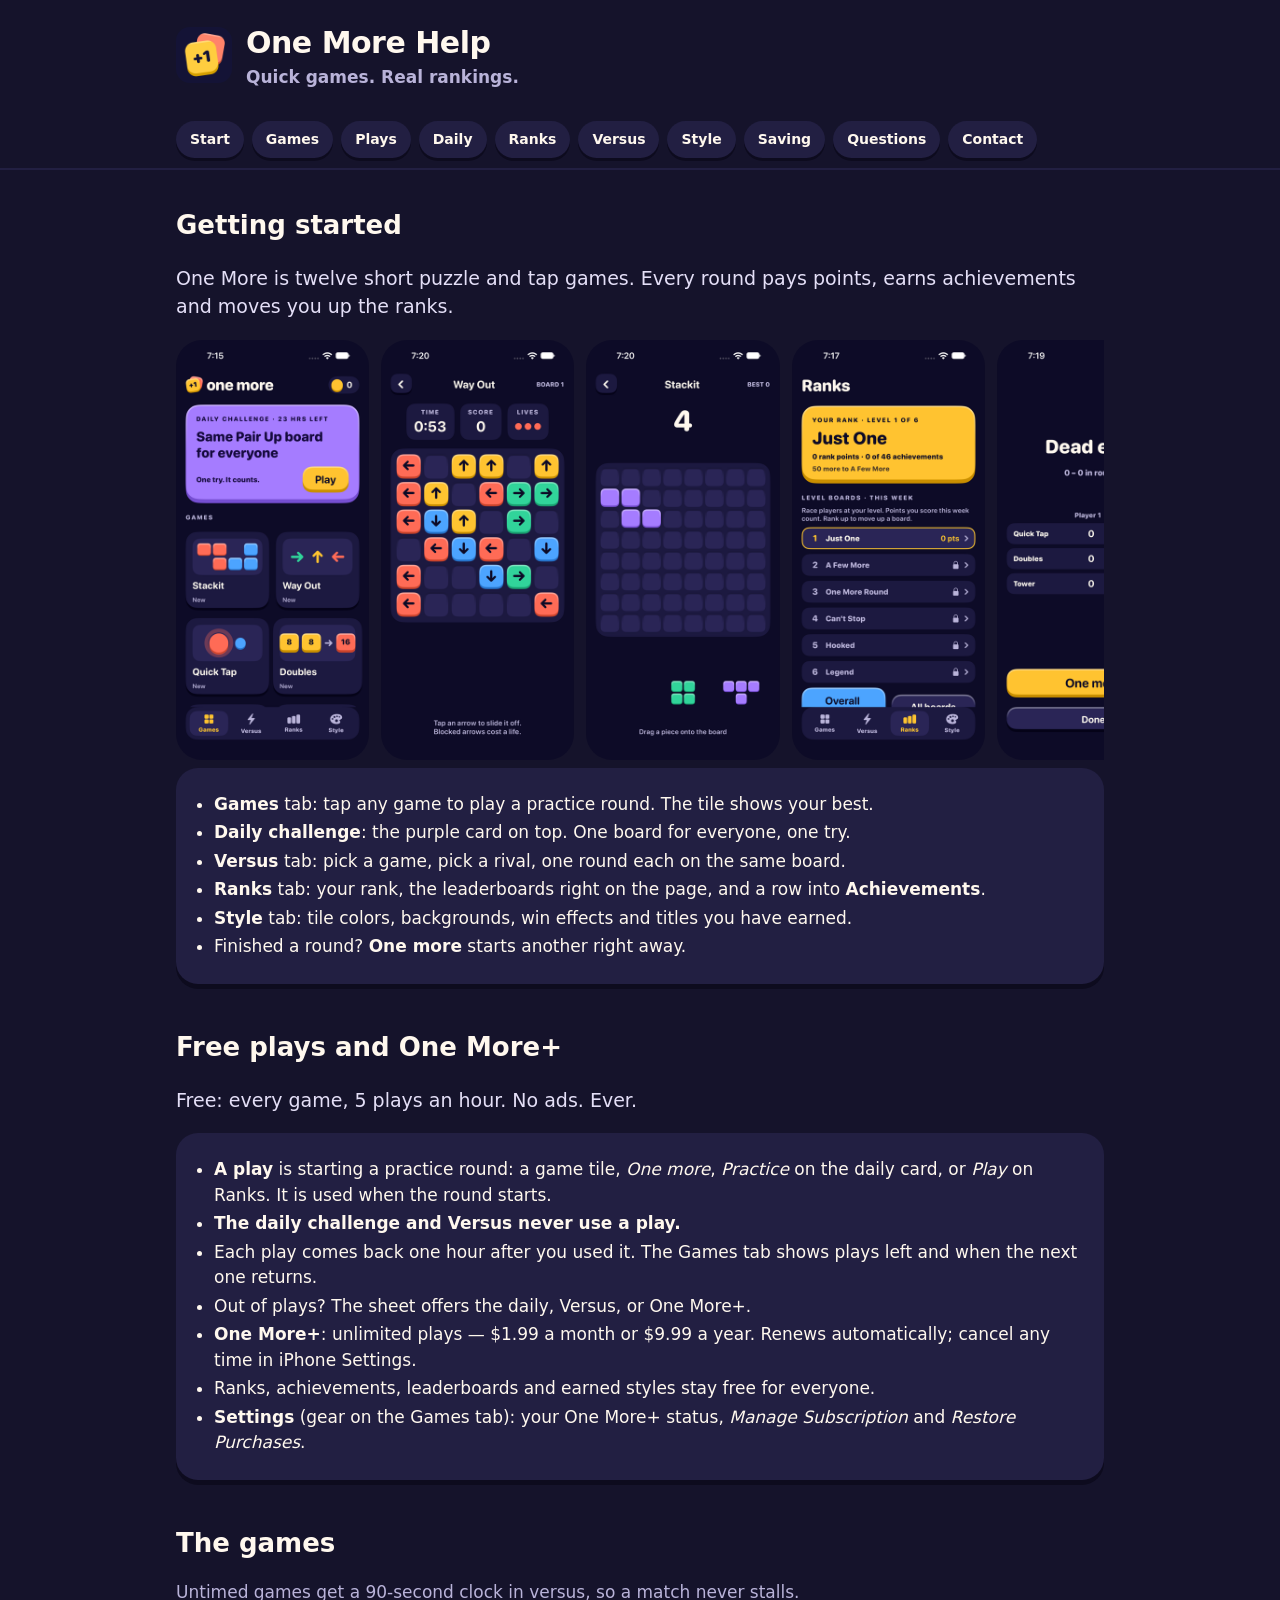
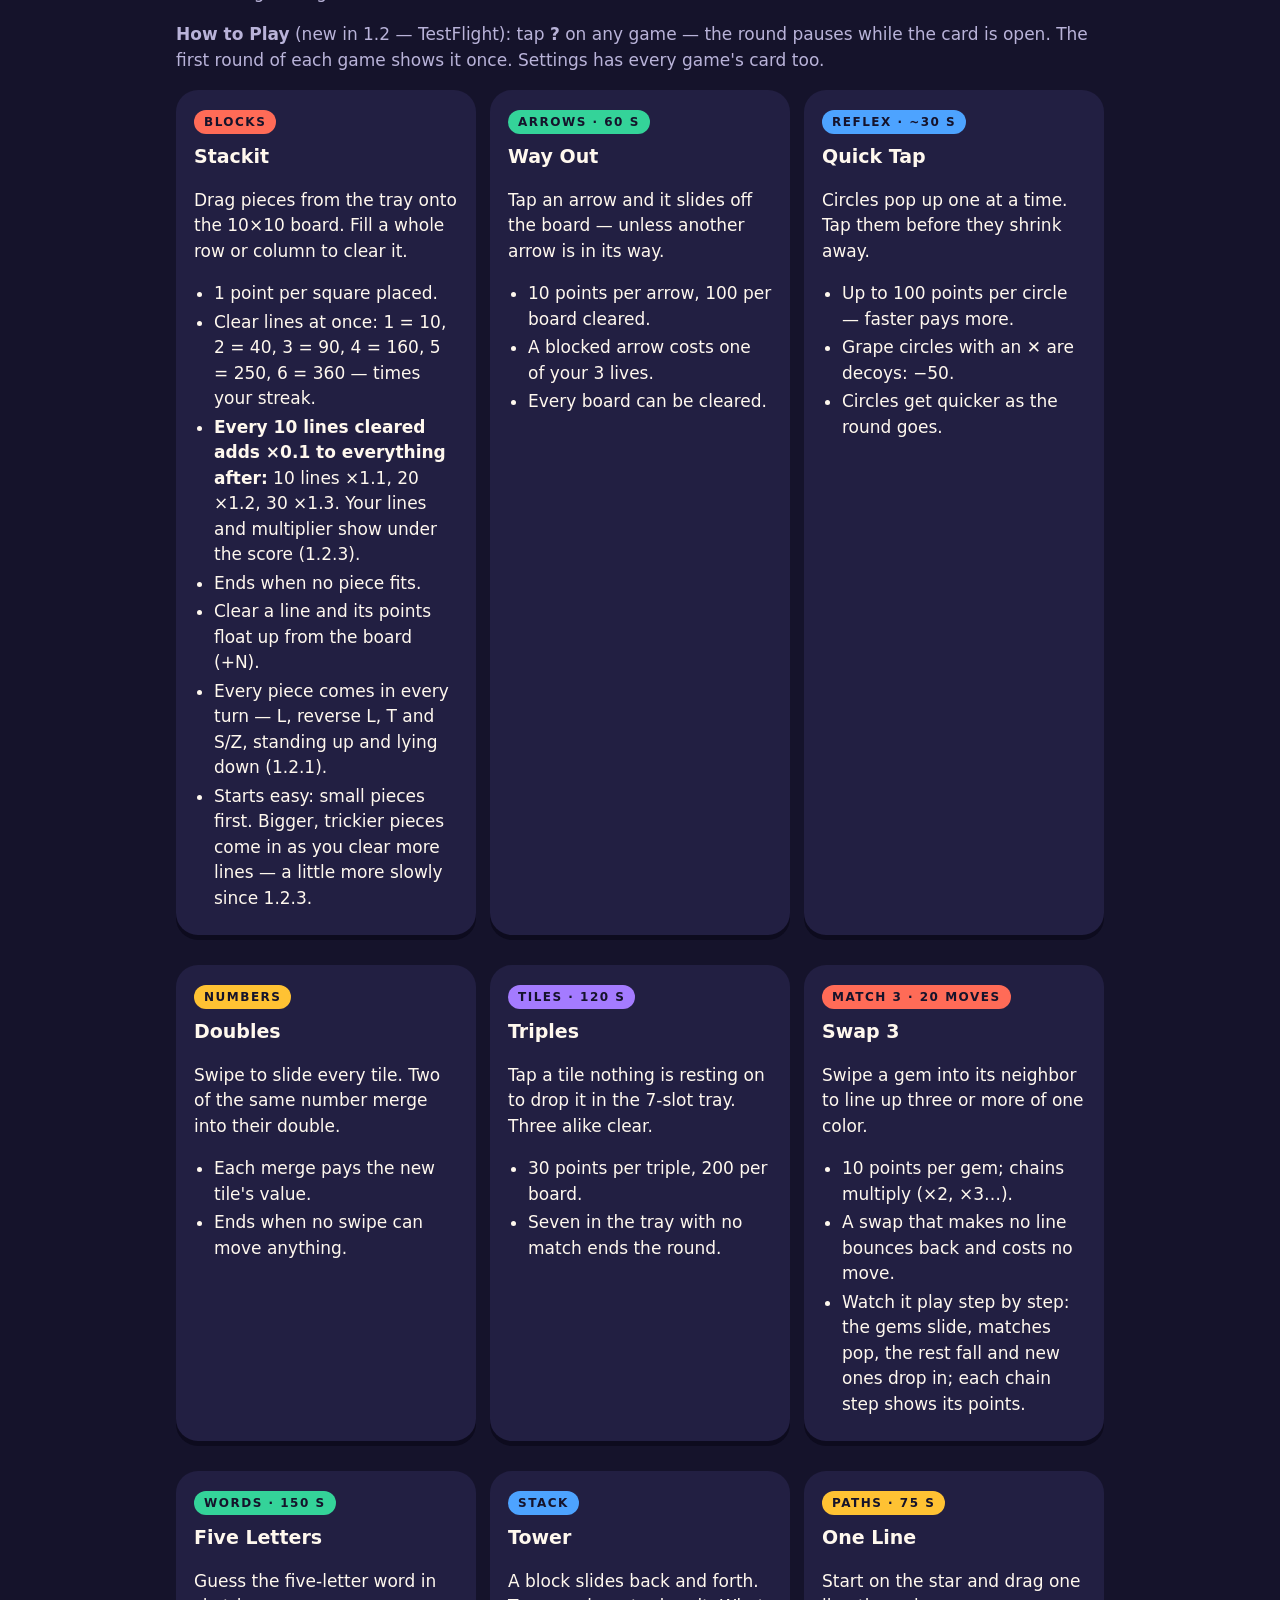
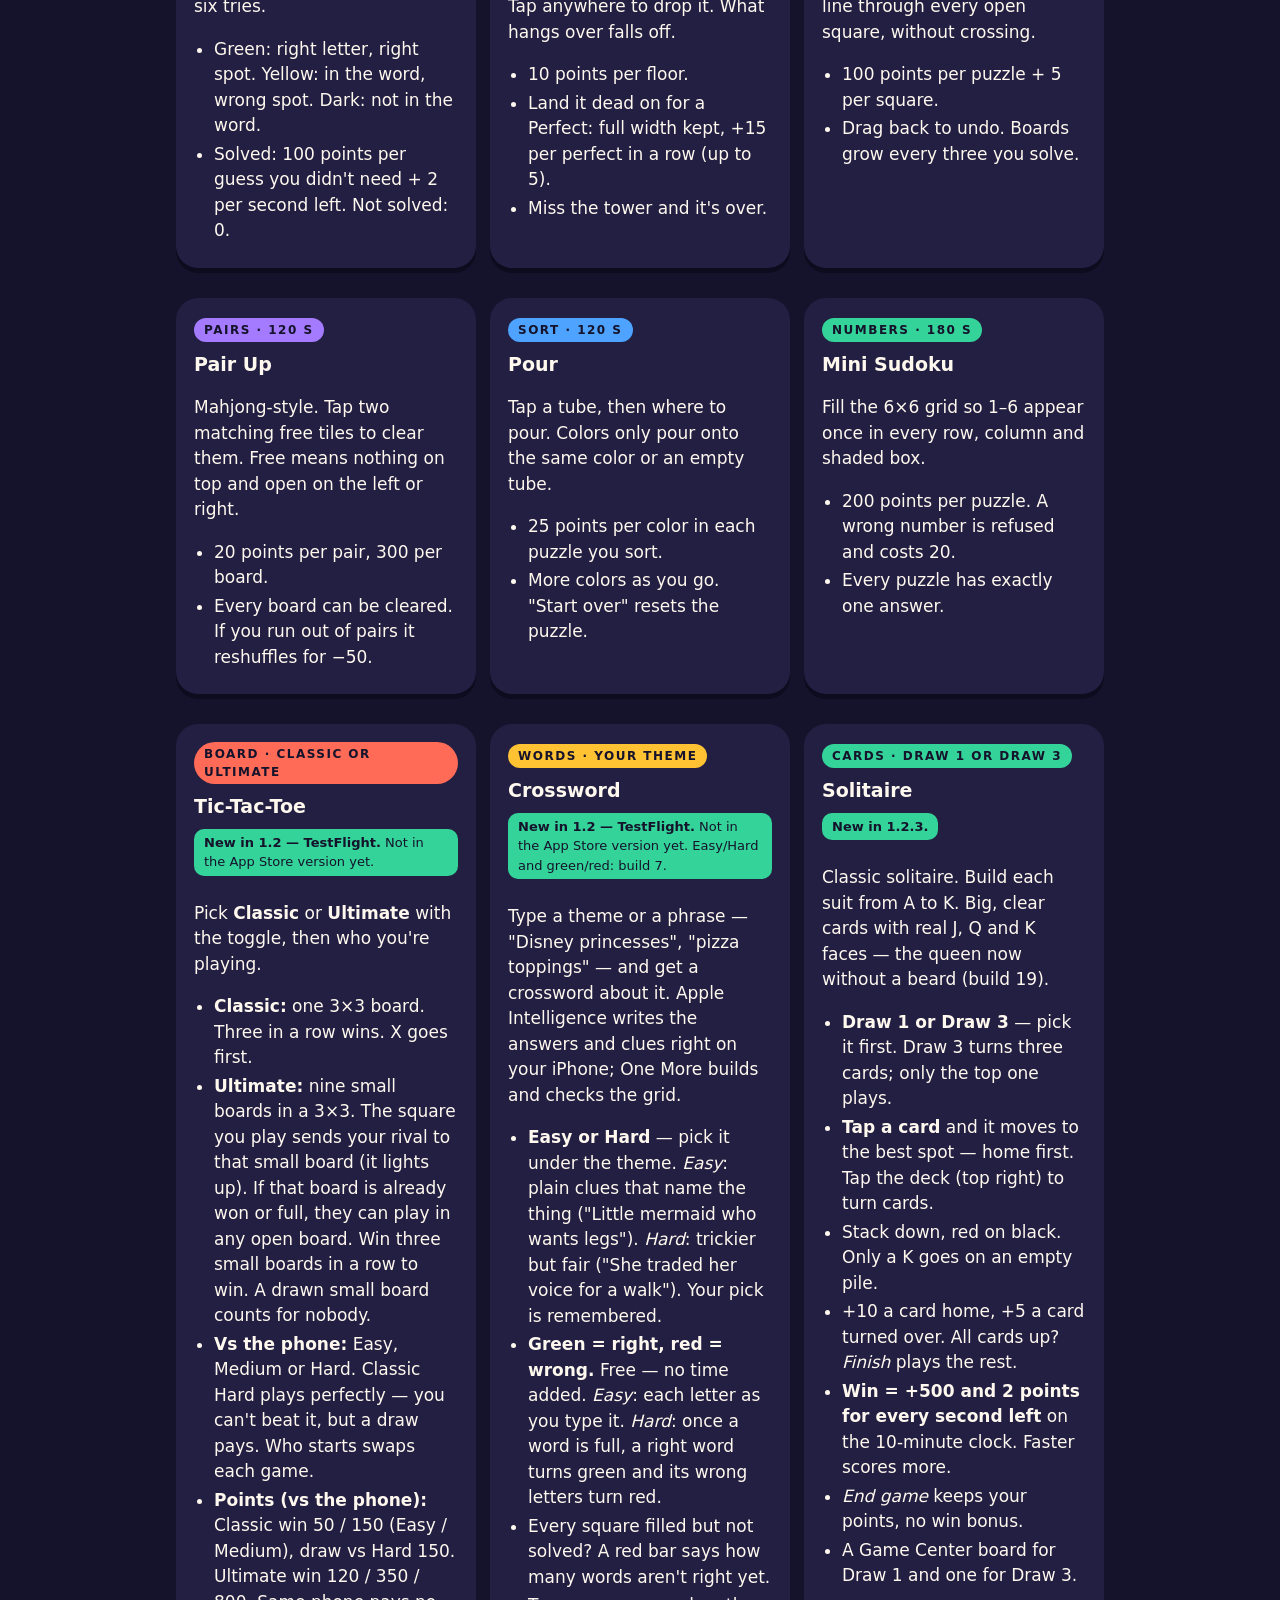
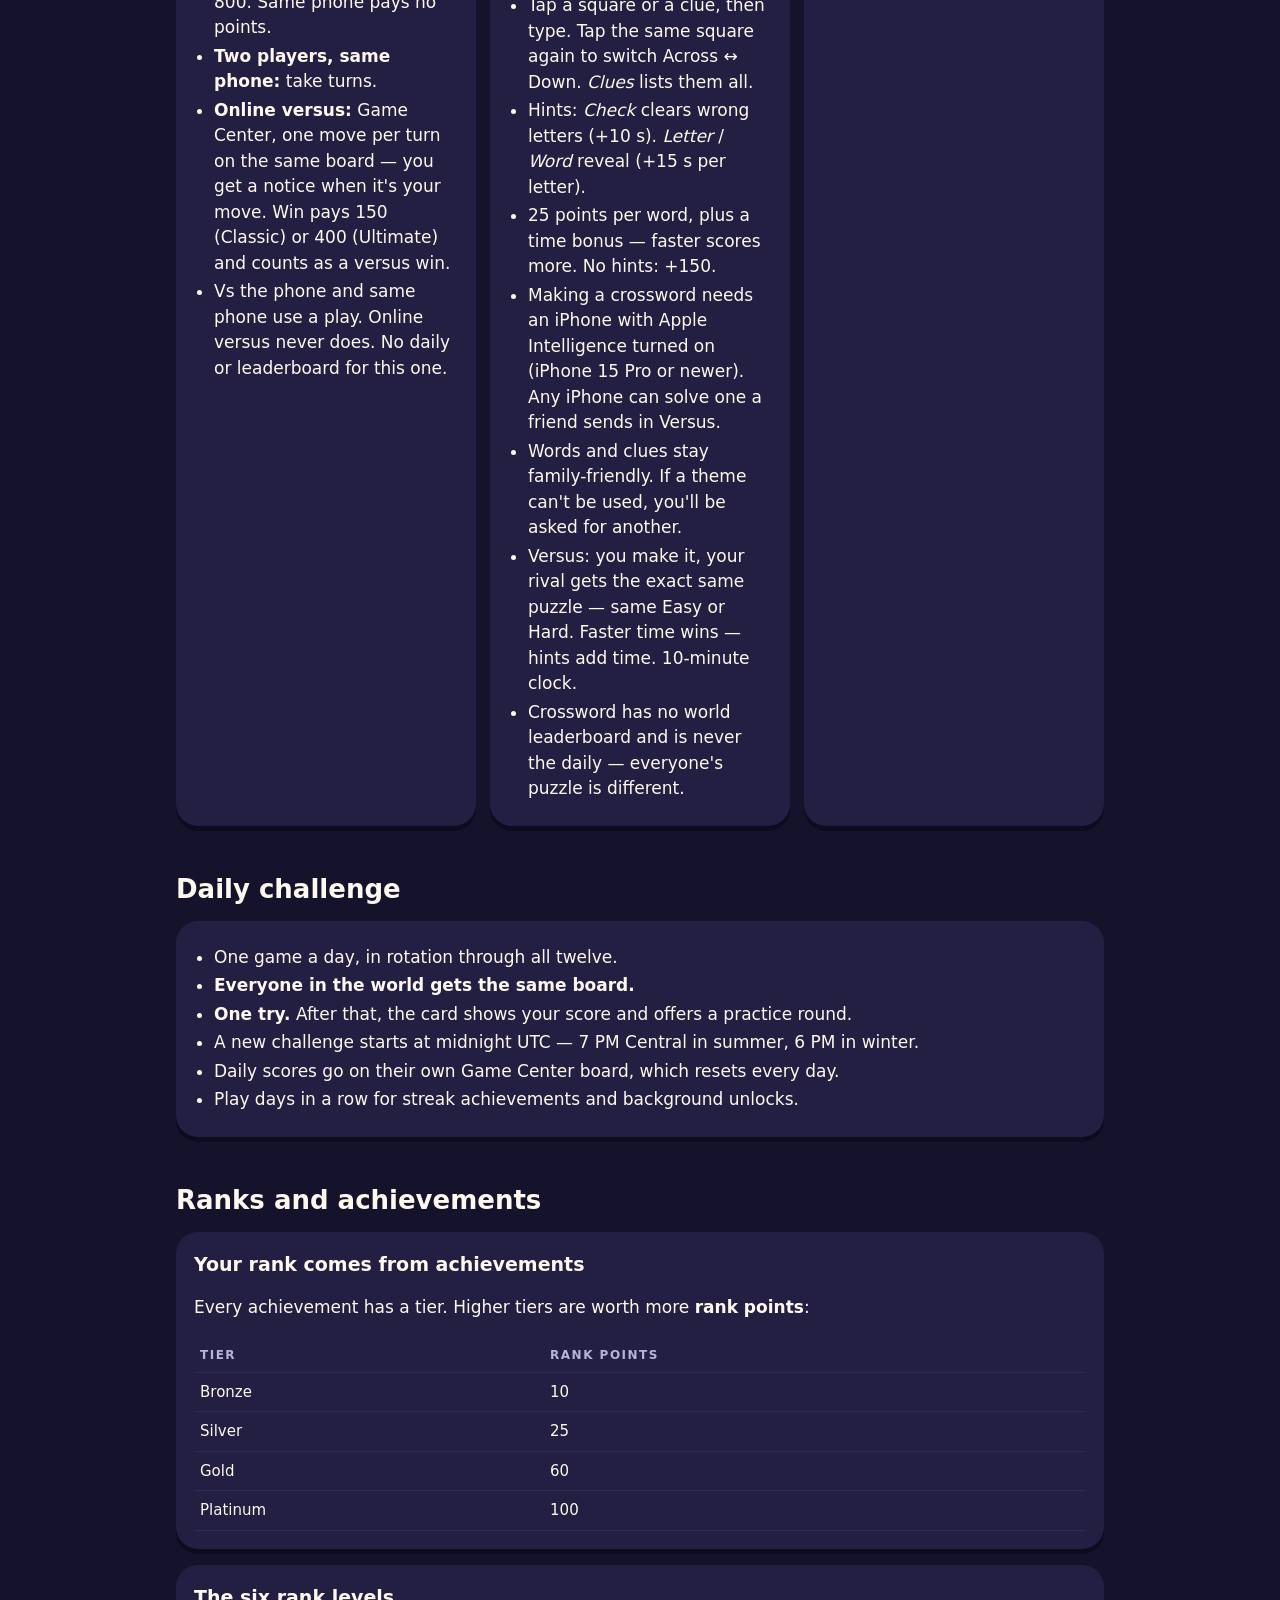
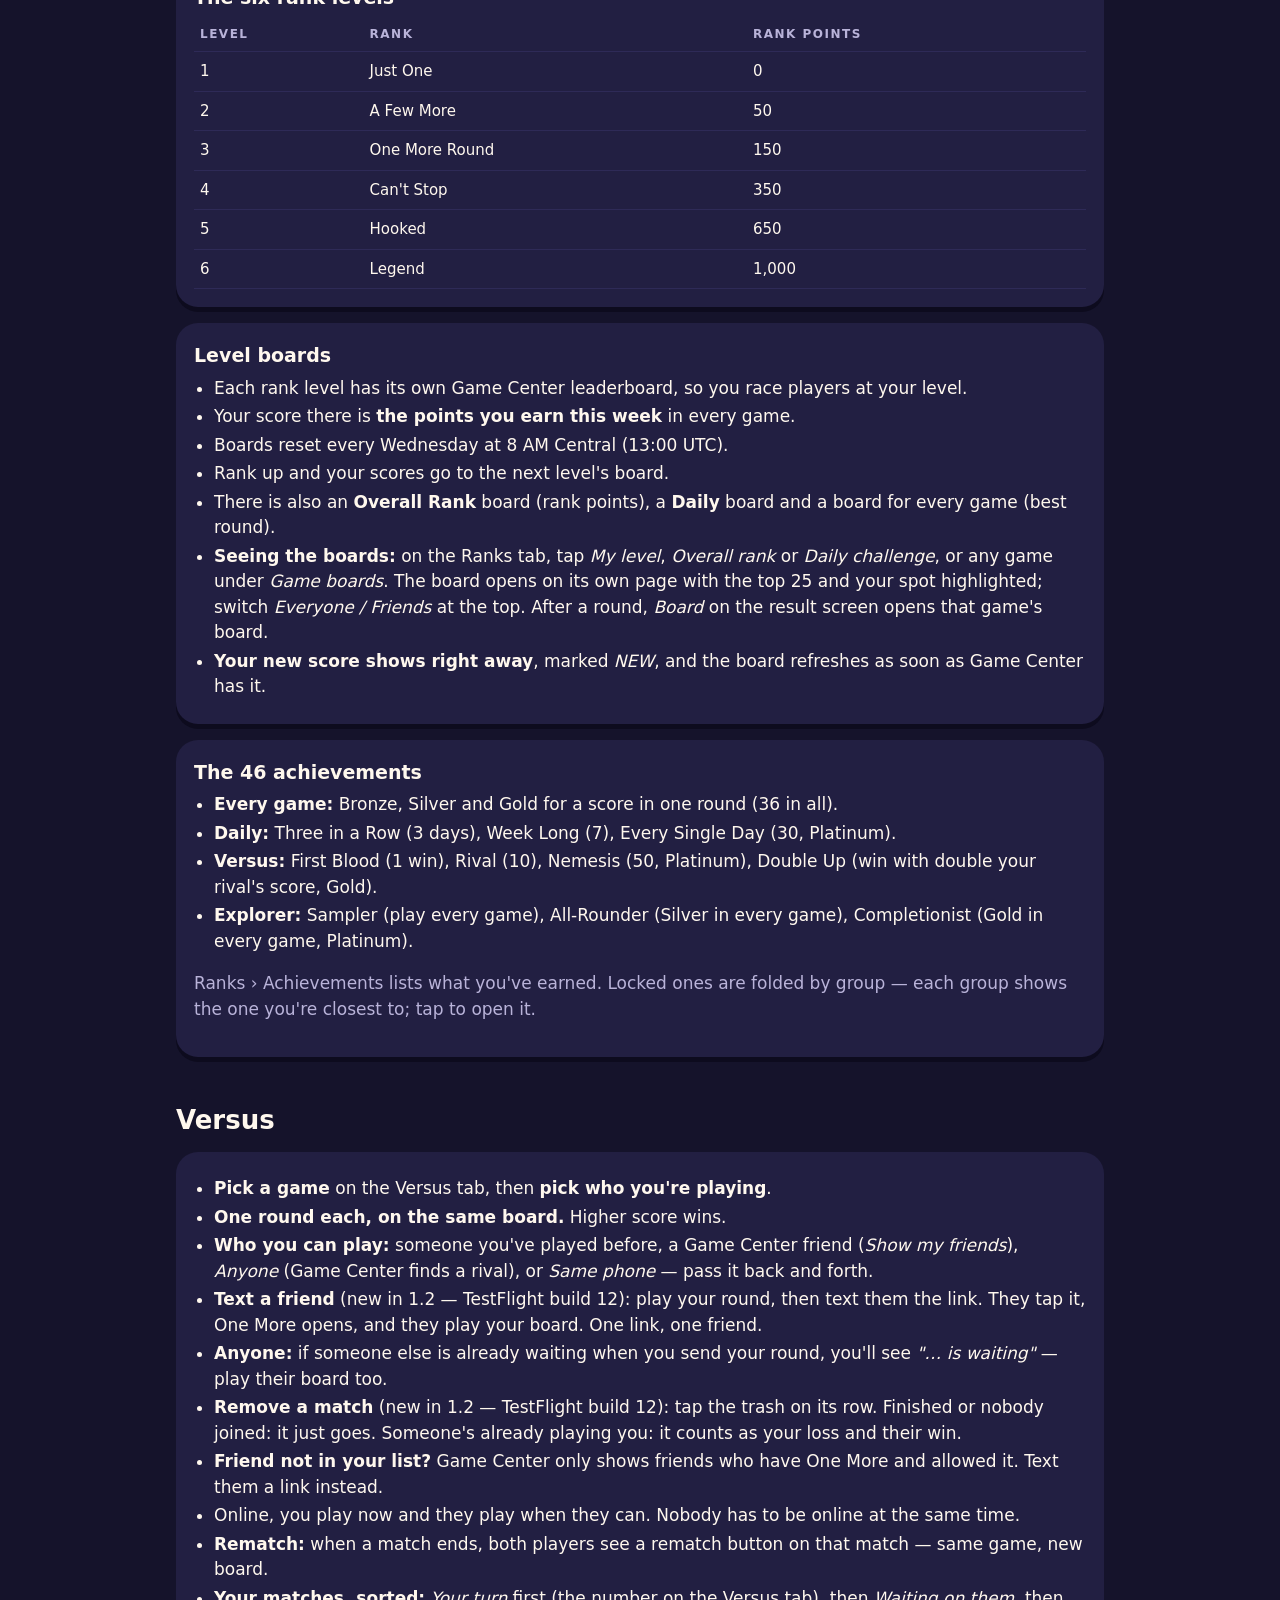
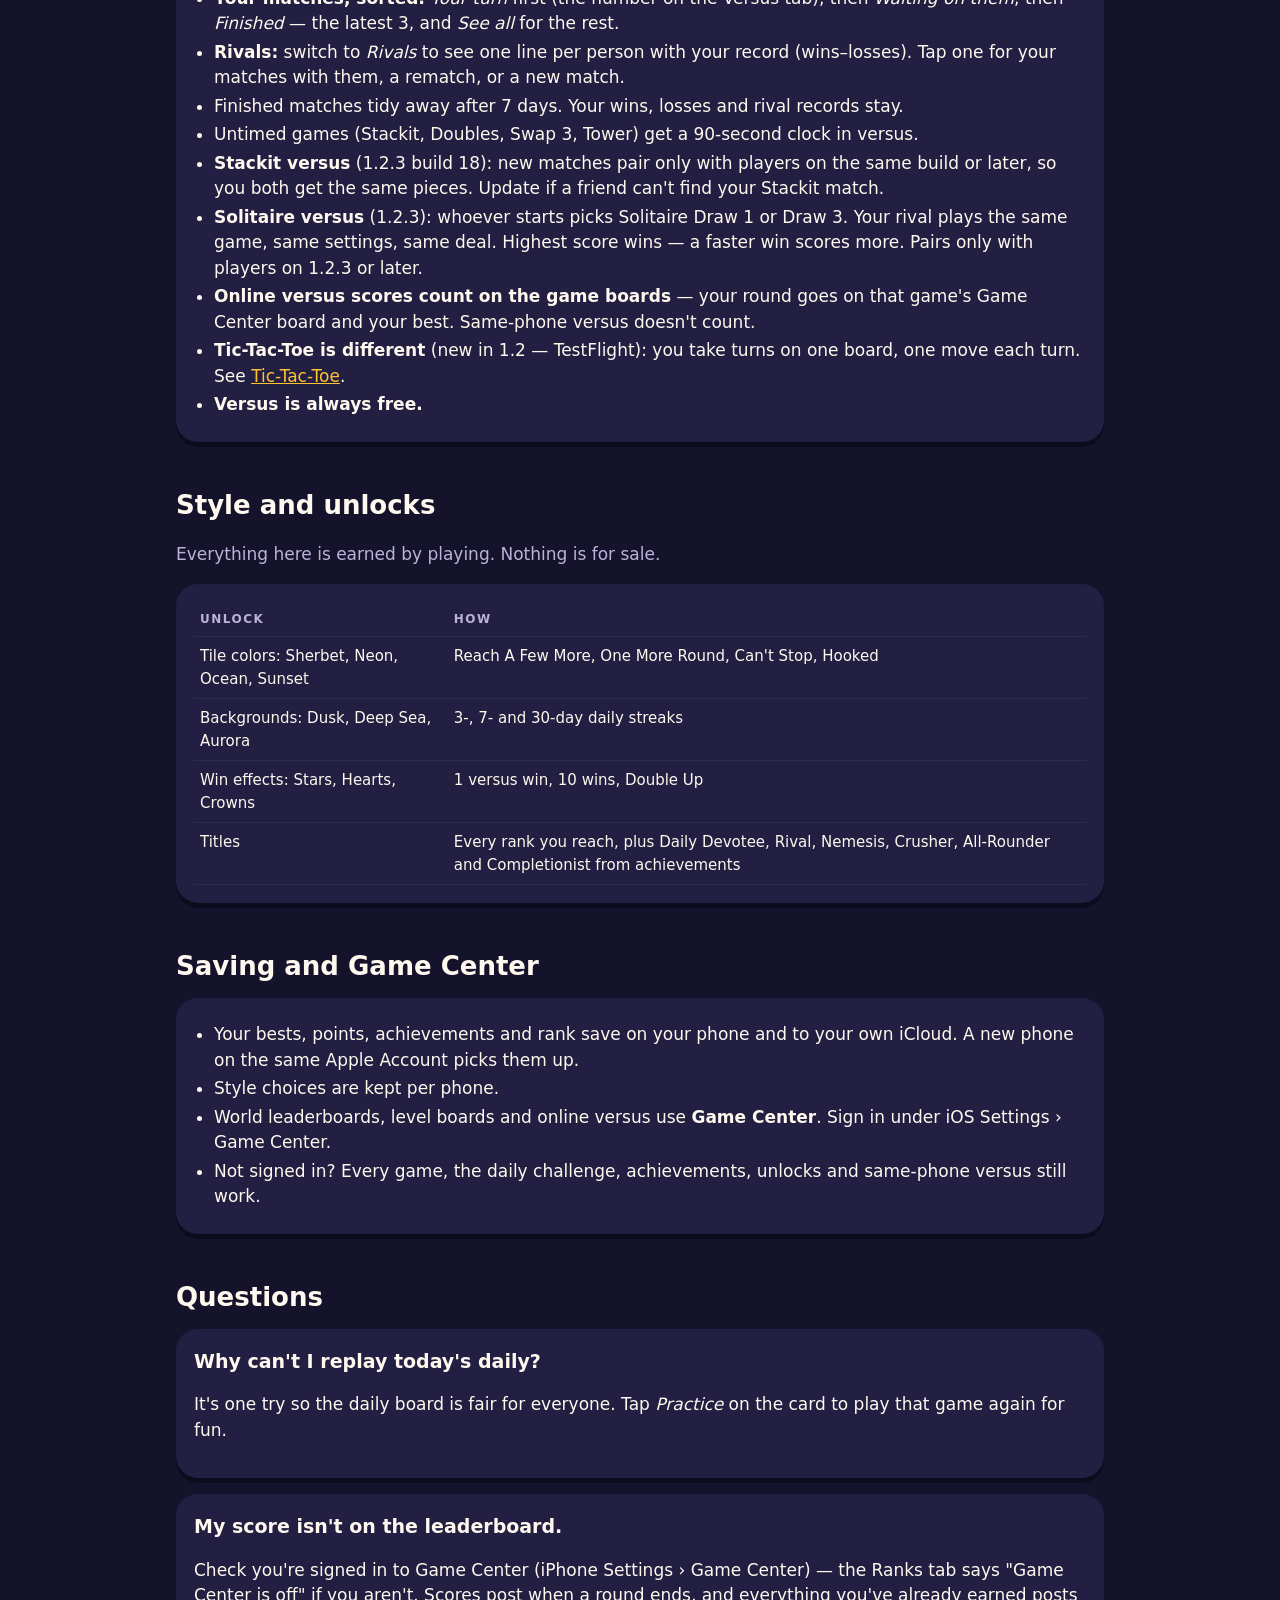
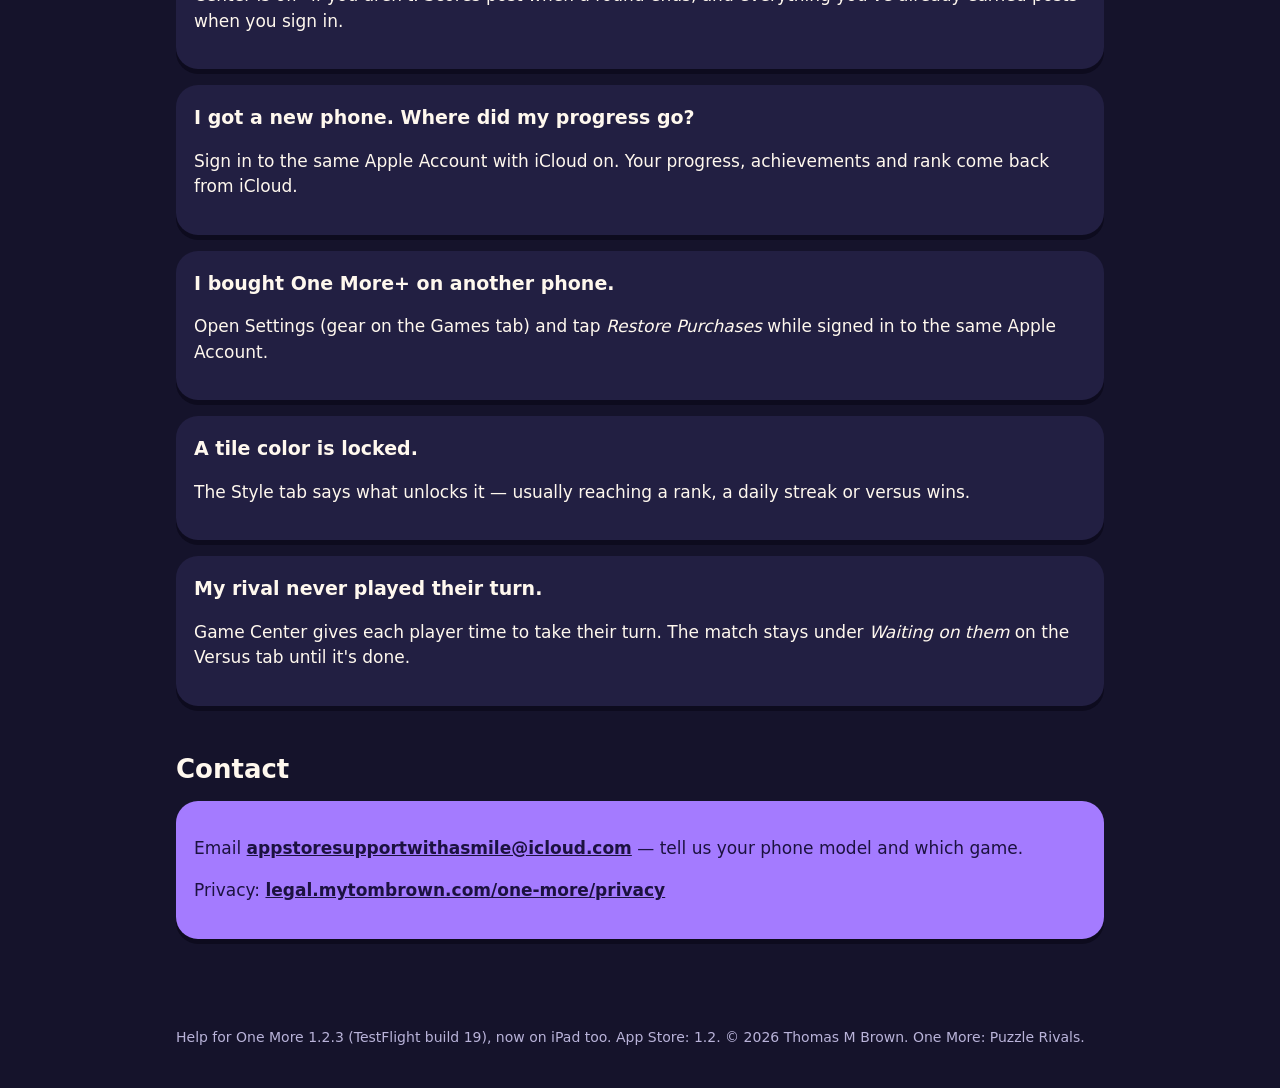
==== index.html @ 688c8189 "Build 19: 1.2.3 (19) — Solitaire queen redrawn (no beard); footer build 19 Co-Authored-By: Claude Op" ====
<!doctype html>
<html lang="en-US">
<head>
  <meta charset="utf-8">
  <meta name="viewport" content="width=device-width, initial-scale=1">
  <title>One More Help</title>
  <meta name="description" content="Help for One More: Puzzle Rivals — the games, the daily challenge, ranks, versus and unlocks.">
  <link rel="icon" type="image/png" href="assets/favicon.png">
  <link rel="stylesheet" href="styles.css">
</head>
<body>
  <header>
    <img src="assets/icon.png" alt="One More app icon">
    <div>
      <h1>One More Help</h1>
      <p>Quick games. Real rankings.</p>
    </div>
  </header>

  <nav aria-label="Sections"><div>
    <a href="#start">Start</a><a href="#games">Games</a><a href="#plays">Plays</a><a href="#daily">Daily</a><a href="#ranks">Ranks</a>
    <a href="#versus">Versus</a><a href="#style">Style</a><a href="#saving">Saving</a><a href="#faq">Questions</a><a href="#contact">Contact</a>
  </div></nav>

  <main>
    <section id="start">
      <h2>Getting started</h2>
      <p class="lead">One More is twelve short puzzle and tap games. Every round pays points, earns achievements and moves you up the ranks.</p>
      <div class="shots">
        <img src="assets/01-home.png" alt="Home screen with the daily challenge and the games">
        <img src="assets/03-wayout.png" alt="Way Out in play">
        <img src="assets/02-stackit.png" alt="Stackit in play">
        <img src="assets/14-ranks.png" alt="Ranks screen with the level boards">
        <img src="assets/07-versus-final.png" alt="A versus result">
        <img src="assets/16-style.png" alt="Style screen with unlocks">
      </div>
      <div class="card">
        <ul>
          <li><strong>Games</strong> tab: tap any game to play a practice round. The tile shows your best.</li>
          <li><strong>Daily challenge</strong>: the purple card on top. One board for everyone, one try.</li>
          <li><strong>Versus</strong> tab: pick a game, pick a rival, one round each on the same board.</li>
          <li><strong>Ranks</strong> tab: your rank, the leaderboards right on the page, and a row into <strong>Achievements</strong>.</li>
          <li><strong>Style</strong> tab: tile colors, backgrounds, win effects and titles you have earned.</li>
          <li>Finished a round? <strong>One more</strong> starts another right away.</li>
        </ul>
      </div>
    </section>

    <section id="plays">
      <h2>Free plays and One More+</h2>
      <p class="lead">Free: every game, 5 plays an hour. No ads. Ever.</p>
      <div class="card">
        <ul>
          <li><strong>A play</strong> is starting a practice round: a game tile, <em>One more</em>, <em>Practice</em> on the daily card, or <em>Play</em> on Ranks. It is used when the round starts.</li>
          <li><strong>The daily challenge and Versus never use a play.</strong></li>
          <li>Each play comes back one hour after you used it. The Games tab shows plays left and when the next one returns.</li>
          <li>Out of plays? The sheet offers the daily, Versus, or One More+.</li>
          <li><strong>One More+</strong>: unlimited plays — $1.99 a month or $9.99 a year. Renews automatically; cancel any time in iPhone Settings.</li>
          <li>Ranks, achievements, leaderboards and earned styles stay free for everyone.</li>
          <li><strong>Settings</strong> (gear on the Games tab): your One More+ status, <em>Manage Subscription</em> and <em>Restore Purchases</em>.</li>
        </ul>
      </div>
    </section>

    <section id="games">
      <h2>The games</h2>
      <p class="muted">Untimed games get a 90-second clock in versus, so a match never stalls.</p>
      <p class="muted"><strong>How to Play</strong> (new in 1.2 — TestFlight): tap <strong>?</strong> on any game — the round pauses while the card is open. The first round of each game shows it once. Settings has every game's card too.</p>
      <div class="grid">
        <div class="card" id="stackit"><span class="tag coral">BLOCKS</span><h3>Stackit</h3>
          <p>Drag pieces from the tray onto the 10×10 board. Fill a whole row or column to clear it.</p>
          <ul><li>1 point per square placed.</li><li>Clear lines at once: 1 = 10, 2 = 40, 3 = 90, 4 = 160, 5 = 250, 6 = 360 — times your streak.</li><li><strong>Every 10 lines cleared adds ×0.1 to everything after:</strong> 10 lines ×1.1, 20 ×1.2, 30 ×1.3. Your lines and multiplier show under the score (1.2.3).</li><li>Ends when no piece fits.</li><li>Clear a line and its points float up from the board (+N).</li><li>Every piece comes in every turn — L, reverse L, T and S/Z, standing up and lying down (1.2.1).</li><li>Starts easy: small pieces first. Bigger, trickier pieces come in as you clear more lines — a little more slowly since 1.2.3.</li></ul></div>
        <div class="card" id="wayout"><span class="tag mint">ARROWS · 60 S</span><h3>Way Out</h3>
          <p>Tap an arrow and it slides off the board — unless another arrow is in its way.</p>
          <ul><li>10 points per arrow, 100 per board cleared.</li><li>A blocked arrow costs one of your 3 lives.</li><li>Every board can be cleared.</li></ul></div>
        <div class="card" id="quicktap"><span class="tag sky">REFLEX · ~30 S</span><h3>Quick Tap</h3>
          <p>Circles pop up one at a time. Tap them before they shrink away.</p>
          <ul><li>Up to 100 points per circle — faster pays more.</li><li>Grape circles with an ✕ are decoys: −50.</li><li>Circles get quicker as the round goes.</li></ul></div>
        <div class="card" id="doubles"><span class="tag sun">NUMBERS</span><h3>Doubles</h3>
          <p>Swipe to slide every tile. Two of the same number merge into their double.</p>
          <ul><li>Each merge pays the new tile's value.</li><li>Ends when no swipe can move anything.</li></ul></div>
        <div class="card" id="triples"><span class="tag grape">TILES · 120 S</span><h3>Triples</h3>
          <p>Tap a tile nothing is resting on to drop it in the 7-slot tray. Three alike clear.</p>
          <ul><li>30 points per triple, 200 per board.</li><li>Seven in the tray with no match ends the round.</li></ul></div>
        <div class="card" id="swap3"><span class="tag coral">MATCH 3 · 20 MOVES</span><h3>Swap 3</h3>
          <p>Swipe a gem into its neighbor to line up three or more of one color.</p>
          <ul><li>10 points per gem; chains multiply (×2, ×3…).</li><li>A swap that makes no line bounces back and costs no move.</li><li>Watch it play step by step: the gems slide, matches pop, the rest fall and new ones drop in; each chain step shows its points.</li></ul></div>
        <div class="card" id="fiveletters"><span class="tag mint">WORDS · 150 S</span><h3>Five Letters</h3>
          <p>Guess the five-letter word in six tries.</p>
          <ul><li>Green: right letter, right spot. Yellow: in the word, wrong spot. Dark: not in the word.</li><li>Solved: 100 points per guess you didn't need + 2 per second left. Not solved: 0.</li></ul></div>
        <div class="card" id="tower"><span class="tag sky">STACK</span><h3>Tower</h3>
          <p>A block slides back and forth. Tap anywhere to drop it. What hangs over falls off.</p>
          <ul><li>10 points per floor.</li><li>Land it dead on for a Perfect: full width kept, +15 per perfect in a row (up to 5).</li><li>Miss the tower and it's over.</li></ul></div>
        <div class="card" id="oneline"><span class="tag sun">PATHS · 75 S</span><h3>One Line</h3>
          <p>Start on the star and drag one line through every open square, without crossing.</p>
          <ul><li>100 points per puzzle + 5 per square.</li><li>Drag back to undo. Boards grow every three you solve.</li></ul></div>
        <div class="card" id="pairup"><span class="tag grape">PAIRS · 120 S</span><h3>Pair Up</h3>
          <p>Mahjong-style. Tap two matching free tiles to clear them. Free means nothing on top and open on the left or right.</p>
          <ul><li>20 points per pair, 300 per board.</li><li>Every board can be cleared. If you run out of pairs it reshuffles for −50.</li></ul></div>
        <div class="card" id="pour"><span class="tag sky">SORT · 120 S</span><h3>Pour</h3>
          <p>Tap a tube, then where to pour. Colors only pour onto the same color or an empty tube.</p>
          <ul><li>25 points per color in each puzzle you sort.</li><li>More colors as you go. "Start over" resets the puzzle.</li></ul></div>
        <div class="card" id="minisudoku"><span class="tag mint">NUMBERS · 180 S</span><h3>Mini Sudoku</h3>
          <p>Fill the 6×6 grid so 1–6 appear once in every row, column and shaded box.</p>
          <ul><li>200 points per puzzle. A wrong number is refused and costs 20.</li><li>Every puzzle has exactly one answer.</li></ul></div>
        <div class="card" id="tictactoe"><span class="tag coral">BOARD · CLASSIC OR ULTIMATE</span><h3>Tic-Tac-Toe</h3>
          <p class="new"><strong>New in 1.2 — TestFlight.</strong> Not in the App Store version yet.</p>
          <p>Pick <strong>Classic</strong> or <strong>Ultimate</strong> with the toggle, then who you're playing.</p>
          <ul><li><strong>Classic:</strong> one 3×3 board. Three in a row wins. X goes first.</li>
          <li><strong>Ultimate:</strong> nine small boards in a 3×3. The square you play sends your rival to that small board (it lights up). If that board is already won or full, they can play in any open board. Win three small boards in a row to win. A drawn small board counts for nobody.</li>
          <li><strong>Vs the phone:</strong> Easy, Medium or Hard. Classic Hard plays perfectly — you can't beat it, but a draw pays. Who starts swaps each game.</li>
          <li><strong>Points (vs the phone):</strong> Classic win 50 / 150 (Easy / Medium), draw vs Hard 150. Ultimate win 120 / 350 / 800. Same phone pays no points.</li>
          <li><strong>Two players, same phone:</strong> take turns.</li>
          <li><strong>Online versus:</strong> Game Center, one move per turn on the same board — you get a notice when it's your move. Win pays 150 (Classic) or 400 (Ultimate) and counts as a versus win.</li>
          <li>Vs the phone and same phone use a play. Online versus never does. No daily or leaderboard for this one.</li></ul></div>
        <div class="card" id="crossword"><span class="tag sun">WORDS · YOUR THEME</span><h3>Crossword</h3>
          <p class="new"><strong>New in 1.2 — TestFlight.</strong> Not in the App Store version yet. Easy/Hard and green/red: build 7.</p>
          <p>Type a theme or a phrase — "Disney princesses", "pizza toppings" — and get a crossword about it. Apple Intelligence writes the answers and clues right on your iPhone; One More builds and checks the grid.</p>
          <ul><li><strong>Easy or Hard</strong> — pick it under the theme. <em>Easy</em>: plain clues that name the thing ("Little mermaid who wants legs"). <em>Hard</em>: trickier but fair ("She traded her voice for a walk"). Your pick is remembered.</li>
            <li><strong>Green = right, red = wrong.</strong> Free — no time added. <em>Easy</em>: each letter as you type it. <em>Hard</em>: once a word is full, a right word turns green and its wrong letters turn red.</li>
            <li>Every square filled but not solved? A red bar says how many words aren't right yet.</li>
            <li>Tap a square or a clue, then type. Tap the same square again to switch Across ↔ Down. <em>Clues</em> lists them all.</li>
            <li>Hints: <em>Check</em> clears wrong letters (+10 s). <em>Letter</em> / <em>Word</em> reveal (+15 s per letter).</li>
            <li>25 points per word, plus a time bonus — faster scores more. No hints: +150.</li>
            <li>Making a crossword needs an iPhone with Apple Intelligence turned on (iPhone 15 Pro or newer). Any iPhone can solve one a friend sends in Versus.</li>
            <li>Words and clues stay family-friendly. If a theme can't be used, you'll be asked for another.</li>
            <li>Versus: you make it, your rival gets the exact same puzzle — same Easy or Hard. Faster time wins — hints add time. 10-minute clock.</li>
            <li>Crossword has no world leaderboard and is never the daily — everyone's puzzle is different.</li></ul></div>
        <div class="card" id="klondike"><span class="tag mint">CARDS · DRAW 1 OR DRAW 3</span><h3>Solitaire</h3>
          <p class="new"><strong>New in 1.2.3.</strong></p>
          <p>Classic solitaire. Build each suit from A to K. Big, clear cards with real J, Q and K faces — the queen now without a beard (build 19).</p>
          <ul><li><strong>Draw 1 or Draw 3</strong> — pick it first. Draw 3 turns three cards; only the top one plays.</li>
            <li><strong>Tap a card</strong> and it moves to the best spot — home first. Tap the deck (top right) to turn cards.</li>
            <li>Stack down, red on black. Only a K goes on an empty pile.</li>
            <li>+10 a card home, +5 a card turned over. All cards up? <em>Finish</em> plays the rest.</li>
            <li><strong>Win = +500 and 2 points for every second left</strong> on the 10-minute clock. Faster scores more.</li>
            <li><em>End game</em> keeps your points, no win bonus.</li>
            <li>A Game Center board for Draw 1 and one for Draw 3.</li></ul></div>
      </div>
    </section>

    <section id="daily">
      <h2>Daily challenge</h2>
      <div class="card">
        <ul>
          <li>One game a day, in rotation through all twelve.</li>
          <li><strong>Everyone in the world gets the same board.</strong></li>
          <li><strong>One try.</strong> After that, the card shows your score and offers a practice round.</li>
          <li>A new challenge starts at midnight UTC — 7 PM Central in summer, 6 PM in winter.</li>
          <li>Daily scores go on their own Game Center board, which resets every day.</li>
          <li>Play days in a row for streak achievements and background unlocks.</li>
        </ul>
      </div>
    </section>

    <section id="ranks">
      <h2>Ranks and achievements</h2>
      <div class="card">
        <h3>Your rank comes from achievements</h3>
        <p>Every achievement has a tier. Higher tiers are worth more <strong>rank points</strong>:</p>
        <table>
          <thead><tr><th>TIER</th><th>RANK POINTS</th></tr></thead>
          <tbody><tr><td>Bronze</td><td>10</td></tr><tr><td>Silver</td><td>25</td></tr><tr><td>Gold</td><td>60</td></tr><tr><td>Platinum</td><td>100</td></tr></tbody>
        </table>
      </div>
      <div class="card">
        <h3>The six rank levels</h3>
        <table>
          <thead><tr><th>LEVEL</th><th>RANK</th><th>RANK POINTS</th></tr></thead>
          <tbody>
            <tr><td>1</td><td>Just One</td><td>0</td></tr><tr><td>2</td><td>A Few More</td><td>50</td></tr>
            <tr><td>3</td><td>One More Round</td><td>150</td></tr><tr><td>4</td><td>Can't Stop</td><td>350</td></tr>
            <tr><td>5</td><td>Hooked</td><td>650</td></tr><tr><td>6</td><td>Legend</td><td>1,000</td></tr>
          </tbody>
        </table>
      </div>
      <div class="card">
        <h3>Level boards</h3>
        <ul>
          <li>Each rank level has its own Game Center leaderboard, so you race players at your level.</li>
          <li>Your score there is <strong>the points you earn this week</strong> in every game.</li>
          <li>Boards reset every Wednesday at 8 AM Central (13:00 UTC).</li>
          <li>Rank up and your scores go to the next level's board.</li>
          <li>There is also an <strong>Overall Rank</strong> board (rank points), a <strong>Daily</strong> board and a board for every game (best round).</li>
          <li><strong>Seeing the boards:</strong> on the Ranks tab, tap <em>My level</em>, <em>Overall rank</em> or <em>Daily challenge</em>, or any game under <em>Game boards</em>. The board opens on its own page with the top 25 and your spot highlighted; switch <em>Everyone / Friends</em> at the top. After a round, <em>Board</em> on the result screen opens that game's board.</li>
          <li><strong>Your new score shows right away</strong>, marked <em>NEW</em>, and the board refreshes as soon as Game Center has it.</li>
        </ul>
      </div>
      <div class="card">
        <h3>The 46 achievements</h3>
        <ul>
          <li><strong>Every game:</strong> Bronze, Silver and Gold for a score in one round (36 in all).</li>
          <li><strong>Daily:</strong> Three in a Row (3 days), Week Long (7), Every Single Day (30, Platinum).</li>
          <li><strong>Versus:</strong> First Blood (1 win), Rival (10), Nemesis (50, Platinum), Double Up (win with double your rival's score, Gold).</li>
          <li><strong>Explorer:</strong> Sampler (play every game), All-Rounder (Silver in every game), Completionist (Gold in every game, Platinum).</li>
        </ul>
        <p class="muted">Ranks › Achievements lists what you've earned. Locked ones are folded by group — each group shows the one you're closest to; tap to open it.</p>
      </div>
    </section>

    <section id="versus">
      <h2>Versus</h2>
      <div class="card">
        <ul>
          <li><strong>Pick a game</strong> on the Versus tab, then <strong>pick who you're playing</strong>.</li>
          <li><strong>One round each, on the same board.</strong> Higher score wins.</li>
          <li><strong>Who you can play:</strong> someone you've played before, a Game Center friend (<em>Show my friends</em>), <em>Anyone</em> (Game Center finds a rival), or <em>Same phone</em> — pass it back and forth.</li>
          <li><strong>Text a friend</strong> (new in 1.2 — TestFlight build 12): play your round, then text them the link. They tap it, One More opens, and they play your board. One link, one friend.</li>
          <li><strong>Anyone:</strong> if someone else is already waiting when you send your round, you'll see <em>"… is waiting"</em> — play their board too.</li>
          <li><strong>Remove a match</strong> (new in 1.2 — TestFlight build 12): tap the trash on its row. Finished or nobody joined: it just goes. Someone's already playing you: it counts as your loss and their win.</li>
          <li><strong>Friend not in your list?</strong> Game Center only shows friends who have One More and allowed it. Text them a link instead.</li>
          <li>Online, you play now and they play when they can. Nobody has to be online at the same time.</li>
          <li><strong>Rematch:</strong> when a match ends, both players see a rematch button on that match — same game, new board.</li>
          <li><strong>Your matches, sorted:</strong> <em>Your turn</em> first (the number on the Versus tab), then <em>Waiting on them</em>, then <em>Finished</em> — the latest 3, and <em>See all</em> for the rest.</li>
          <li><strong>Rivals:</strong> switch to <em>Rivals</em> to see one line per person with your record (wins–losses). Tap one for your matches with them, a rematch, or a new match.</li>
          <li>Finished matches tidy away after 7 days. Your wins, losses and rival records stay.</li>
          <li>Untimed games (Stackit, Doubles, Swap 3, Tower) get a 90-second clock in versus.</li>
          <li><strong>Stackit versus</strong> (1.2.3 build 18): new matches pair only with players on the same build or later, so you both get the same pieces. Update if a friend can't find your Stackit match.</li>
          <li><strong>Solitaire versus</strong> (1.2.3): whoever starts picks Solitaire Draw 1 or Draw 3. Your rival plays the same game, same settings, same deal. Highest score wins — a faster win scores more. Pairs only with players on 1.2.3 or later.</li>
          <li><strong>Online versus scores count on the game boards</strong> — your round goes on that game's Game Center board and your best. Same-phone versus doesn't count.</li>
          <li><strong>Tic-Tac-Toe is different</strong> (new in 1.2 — TestFlight): you take turns on one board, one move each turn. See <a href="#tictactoe">Tic-Tac-Toe</a>.</li>
          <li><strong>Versus is always free.</strong></li>
        </ul>
      </div>
    </section>

    <section id="style">
      <h2>Style and unlocks</h2>
      <p class="muted">Everything here is earned by playing. Nothing is for sale.</p>
      <div class="card">
        <table>
          <thead><tr><th>UNLOCK</th><th>HOW</th></tr></thead>
          <tbody>
            <tr><td>Tile colors: Sherbet, Neon, Ocean, Sunset</td><td>Reach A Few More, One More Round, Can't Stop, Hooked</td></tr>
            <tr><td>Backgrounds: Dusk, Deep Sea, Aurora</td><td>3-, 7- and 30-day daily streaks</td></tr>
            <tr><td>Win effects: Stars, Hearts, Crowns</td><td>1 versus win, 10 wins, Double Up</td></tr>
            <tr><td>Titles</td><td>Every rank you reach, plus Daily Devotee, Rival, Nemesis, Crusher, All-Rounder and Completionist from achievements</td></tr>
          </tbody>
        </table>
      </div>
    </section>

    <section id="saving">
      <h2>Saving and Game Center</h2>
      <div class="card">
        <ul>
          <li>Your bests, points, achievements and rank save on your phone and to your own iCloud. A new phone on the same Apple Account picks them up.</li>
          <li>Style choices are kept per phone.</li>
          <li>World leaderboards, level boards and online versus use <strong>Game Center</strong>. Sign in under iOS Settings › Game Center.</li>
          <li>Not signed in? Every game, the daily challenge, achievements, unlocks and same-phone versus still work.</li>
        </ul>
      </div>
    </section>

    <section id="faq">
      <h2>Questions</h2>
      <div class="card"><h3>Why can't I replay today's daily?</h3><p>It's one try so the daily board is fair for everyone. Tap <em>Practice</em> on the card to play that game again for fun.</p></div>
      <div class="card"><h3>My score isn't on the leaderboard.</h3><p>Check you're signed in to Game Center (iPhone Settings › Game Center) — the Ranks tab says "Game Center is off" if you aren't. Scores post when a round ends, and everything you've already earned posts when you sign in.</p></div>
      <div class="card"><h3>I got a new phone. Where did my progress go?</h3><p>Sign in to the same Apple Account with iCloud on. Your progress, achievements and rank come back from iCloud.</p></div>
      <div class="card"><h3>I bought One More+ on another phone.</h3><p>Open Settings (gear on the Games tab) and tap <em>Restore Purchases</em> while signed in to the same Apple Account.</p></div>
      <div class="card"><h3>A tile color is locked.</h3><p>The Style tab says what unlocks it — usually reaching a rank, a daily streak or versus wins.</p></div>
      <div class="card"><h3>My rival never played their turn.</h3><p>Game Center gives each player time to take their turn. The match stays under <em>Waiting on them</em> on the Versus tab until it's done.</p></div>
    </section>

    <section id="contact">
      <h2>Contact</h2>
      <div class="card ask">
        <p>Email <a href="mailto:appstoresupportwithasmile@icloud.com">appstoresupportwithasmile@icloud.com</a> — tell us your phone model and which game.</p>
        <p>Privacy: <a href="https://legal.mytombrown.com/one-more/privacy/">legal.mytombrown.com/one-more/privacy</a></p>
      </div>
    </section>
  </main>

  <footer>Help for One More 1.2.3 (TestFlight build 19), now on iPad too. App Store: 1.2. © 2026 Thomas M Brown. One More: Puzzle Rivals.</footer>
</body>
</html>
---- styles.css ----
:root {
  --night: #15132B; --board: #221F42; --slot: #2E2A57; --lip: #0D0B1E;
  --cream: #FFF8EE; --muted: #B9B3D9; --soft: #E4DFF7;
  --coral: #FF6B57; --sun: #FFC233; --mint: #34D399; --sky: #4DA3FF; --grape: #A47BFF;
}
* { box-sizing: border-box; }
html { scroll-behavior: smooth; }
body { margin: 0; background: var(--night); color: var(--cream);
  font-family: ui-rounded, "SF Pro Rounded", system-ui, -apple-system, sans-serif; line-height: 1.5; font-size: 17px; }
a { color: var(--sun); }
header { display: flex; align-items: center; gap: 14px; padding: 20px 16px; max-width: 960px; margin: 0 auto; }
header img { width: 56px; height: 56px; border-radius: 14px; }
header h1 { margin: 0; font-size: 30px; font-weight: 900; letter-spacing: -0.5px; }
header p { margin: 0; color: var(--muted); font-weight: 700; }
nav { position: sticky; top: 0; z-index: 2; background: var(--night); border-bottom: 2px solid var(--board); }
nav div { max-width: 960px; margin: 0 auto; padding: 10px 16px; display: flex; gap: 8px; overflow-x: auto; }
nav a { flex: none; text-decoration: none; color: var(--cream); background: var(--board); padding: 8px 14px; border-radius: 999px;
  font-weight: 800; font-size: 14px; box-shadow: 0 3px 0 var(--lip); }
main { max-width: 960px; margin: 0 auto; padding: 8px 16px 48px; }
section { padding-top: 28px; }
.card[id], section[id] { scroll-margin-top: 64px; }
h2 { font-size: 26px; font-weight: 900; margin: 0 0 12px; }
h3 { font-size: 19px; font-weight: 900; margin: 0 0 6px; }
.lead { font-size: 19px; color: var(--soft); }
.card { background: var(--board); border-radius: 22px; padding: 18px; box-shadow: 0 5px 0 var(--lip); margin-bottom: 16px; }
.grid { display: grid; grid-template-columns: repeat(auto-fill, minmax(260px, 1fr)); gap: 14px; }
.tag { display: inline-block; font-size: 12px; font-weight: 900; letter-spacing: 1.5px; padding: 3px 10px; border-radius: 999px; color: var(--night); margin-bottom: 8px; }
.coral { background: var(--coral); } .sun { background: var(--sun); } .mint { background: var(--mint); } .sky { background: var(--sky); } .grape { background: var(--grape); }
ul { padding-left: 20px; margin: 6px 0; } li { margin: 3px 0; }
.muted { color: var(--muted); }
table { width: 100%; border-collapse: collapse; font-size: 15px; }
th, td { text-align: left; padding: 8px 6px; border-bottom: 1px solid var(--slot); vertical-align: top; }
th { color: var(--muted); font-size: 12px; letter-spacing: 1.5px; }
.shots { display: flex; gap: 12px; overflow-x: auto; padding-bottom: 8px; }
.shots img { height: 420px; border-radius: 26px; flex: none; }
.ask { background: var(--grape); color: #1C1240; }
.ask a { color: #1C1240; font-weight: 900; }
footer { max-width: 960px; margin: 0 auto; padding: 24px 16px 40px; color: var(--muted); font-size: 14px; }
@media (max-width: 520px) { .shots img { height: 340px; } header h1 { font-size: 26px; } }
.new { display: inline-block; font-size: 13px; color: var(--night); background: var(--mint); border-radius: 10px; padding: 4px 10px; margin: 2px 0 8px; }
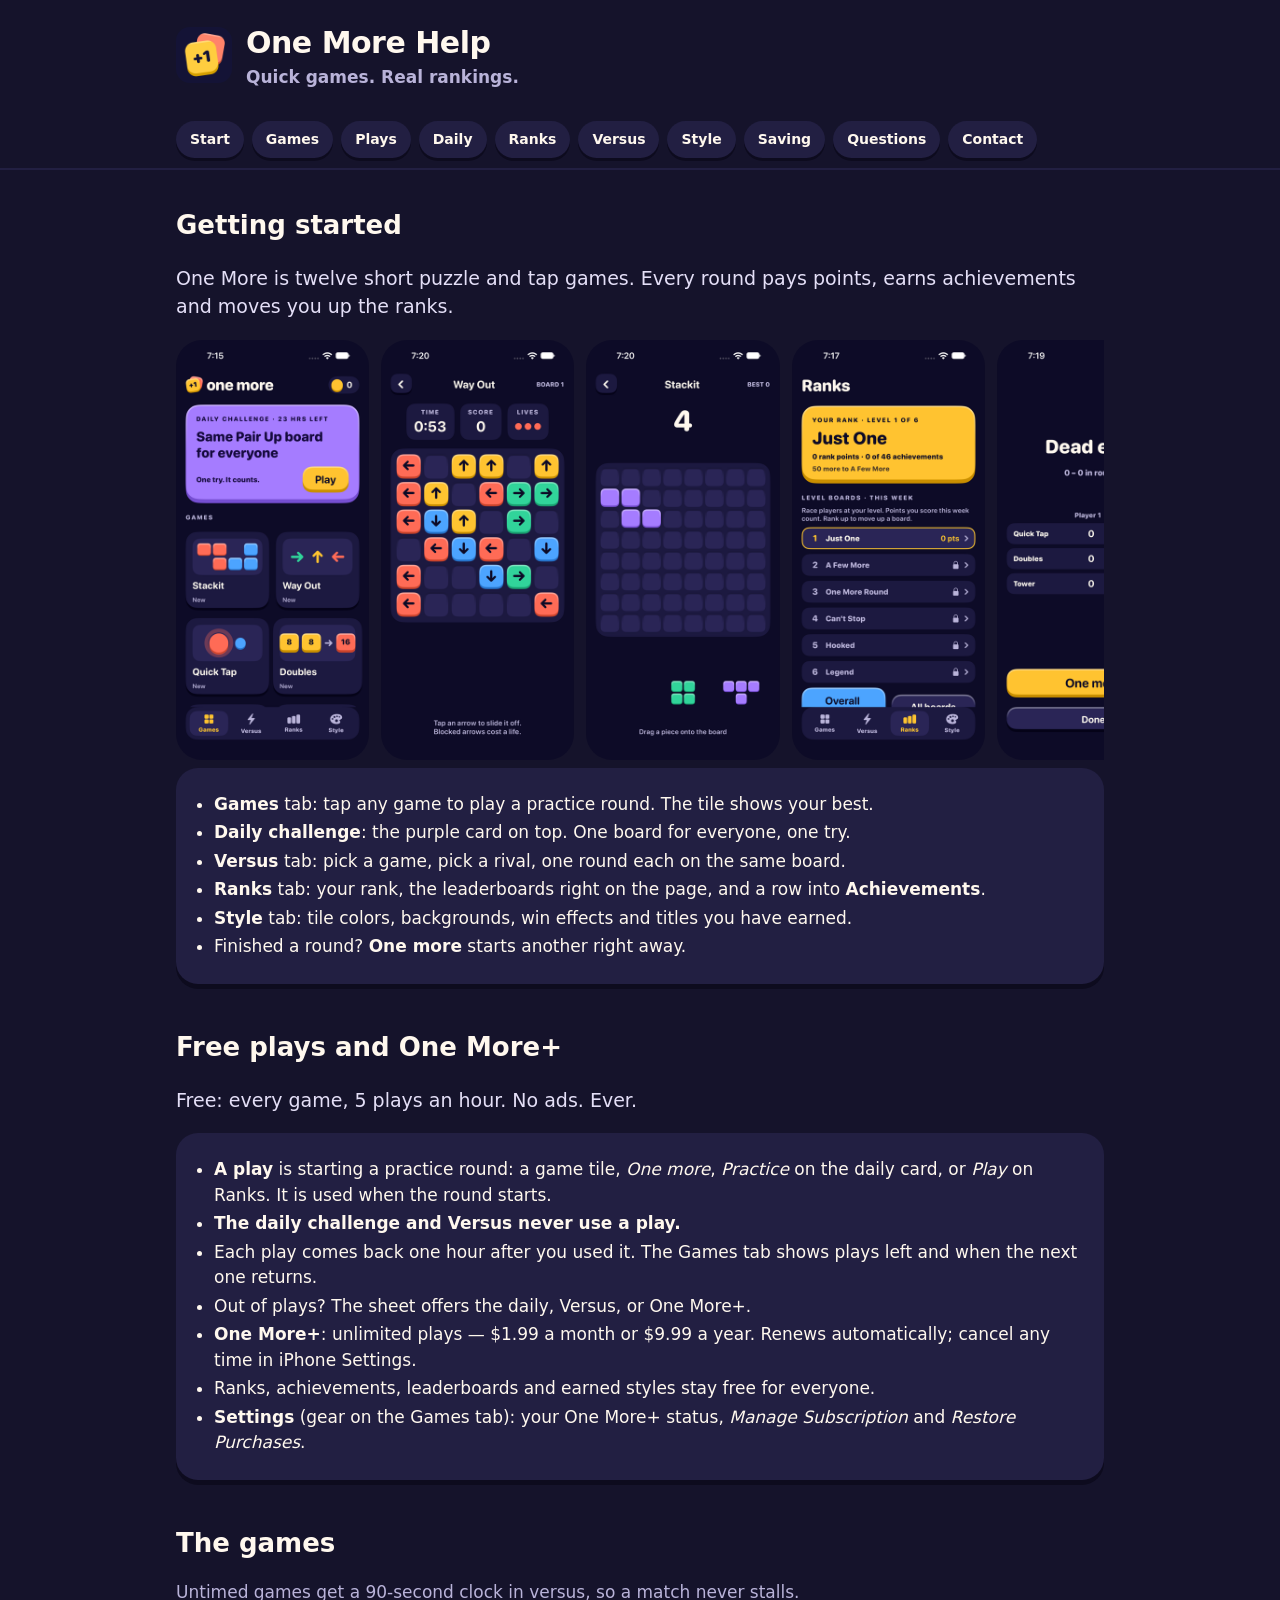
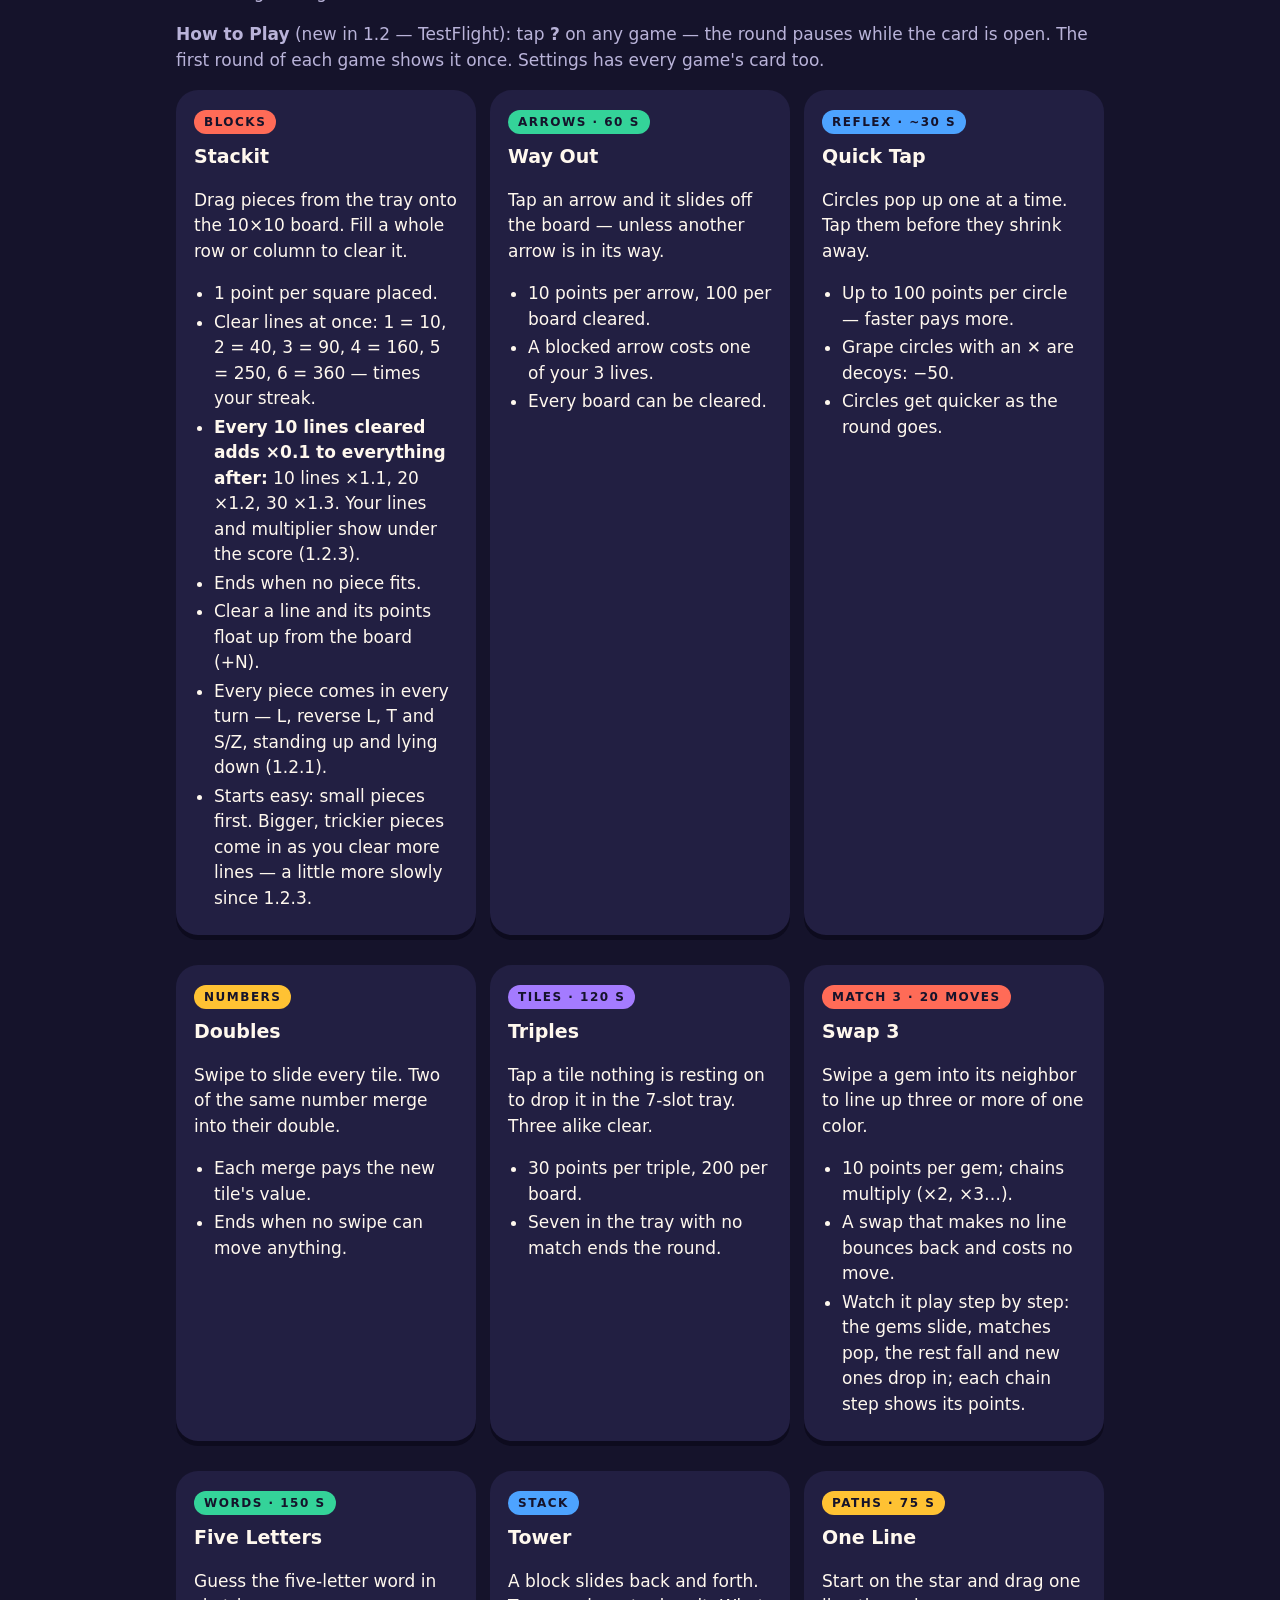
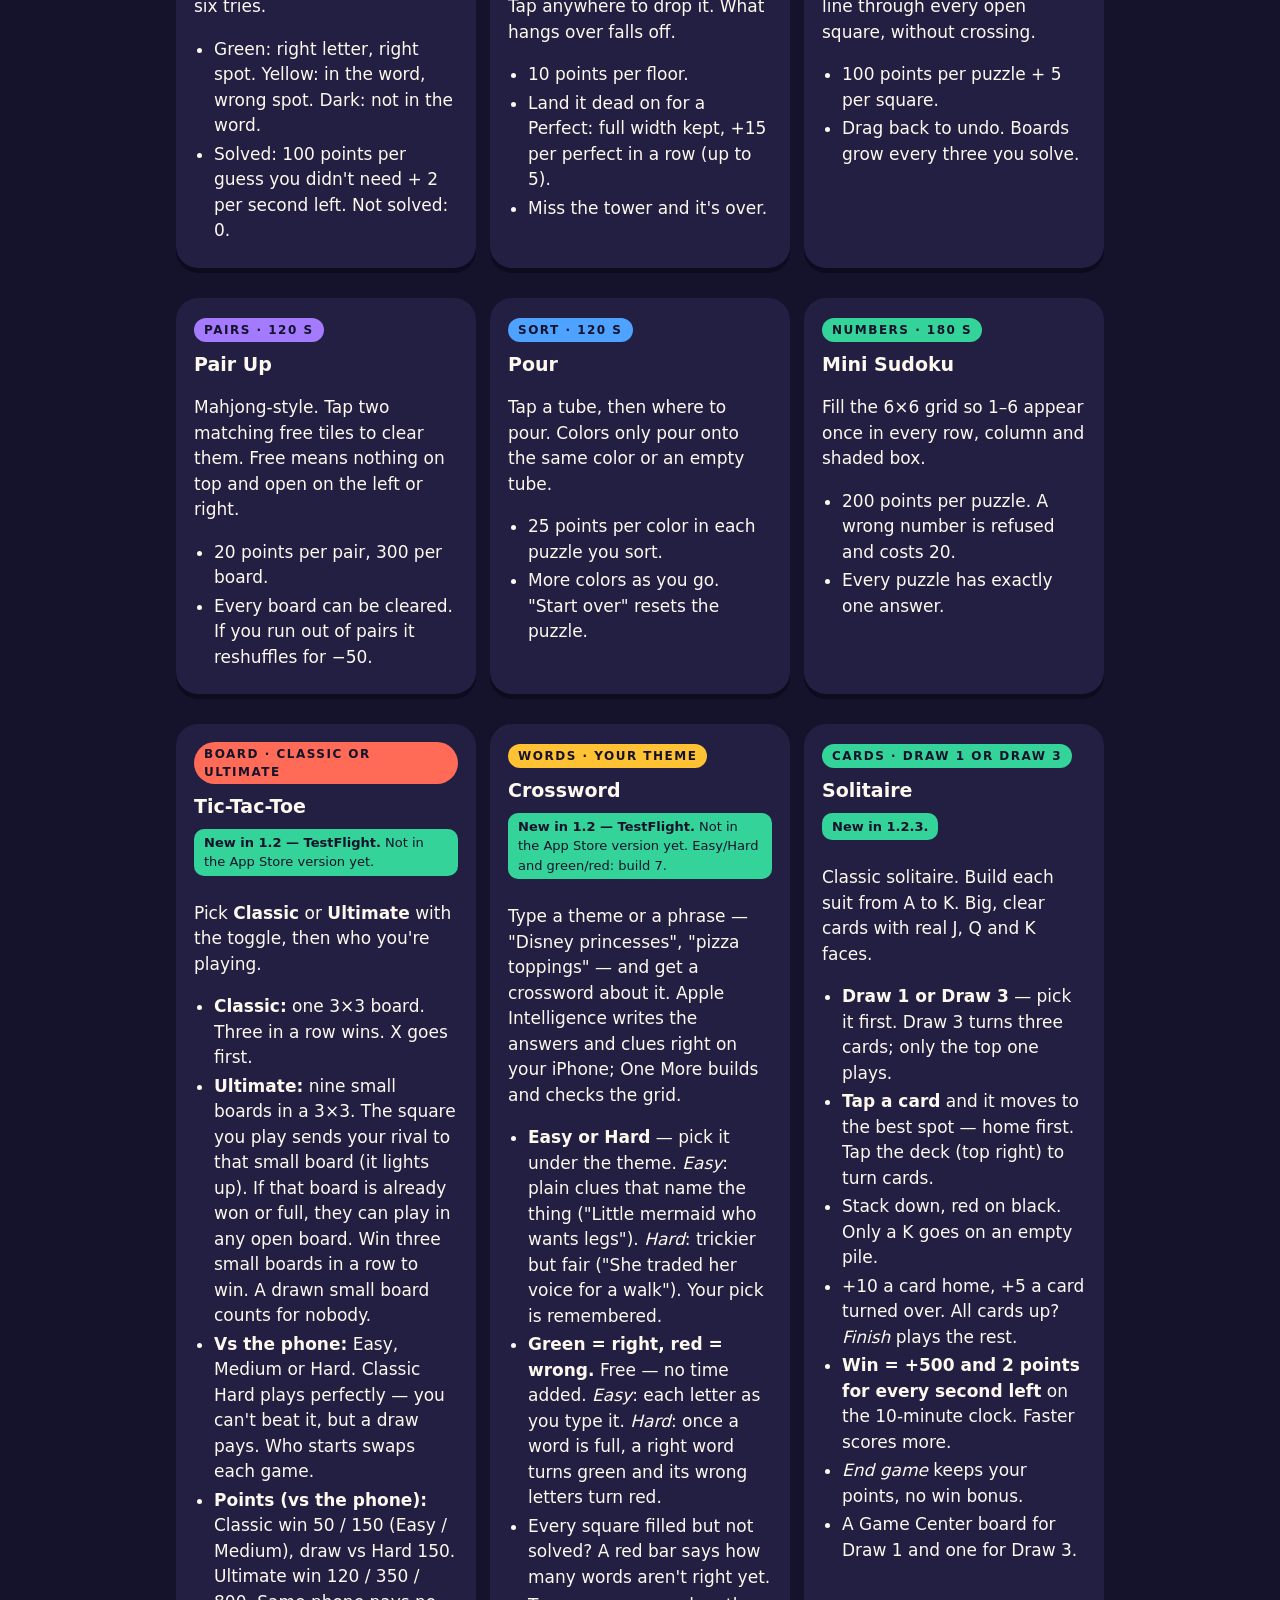
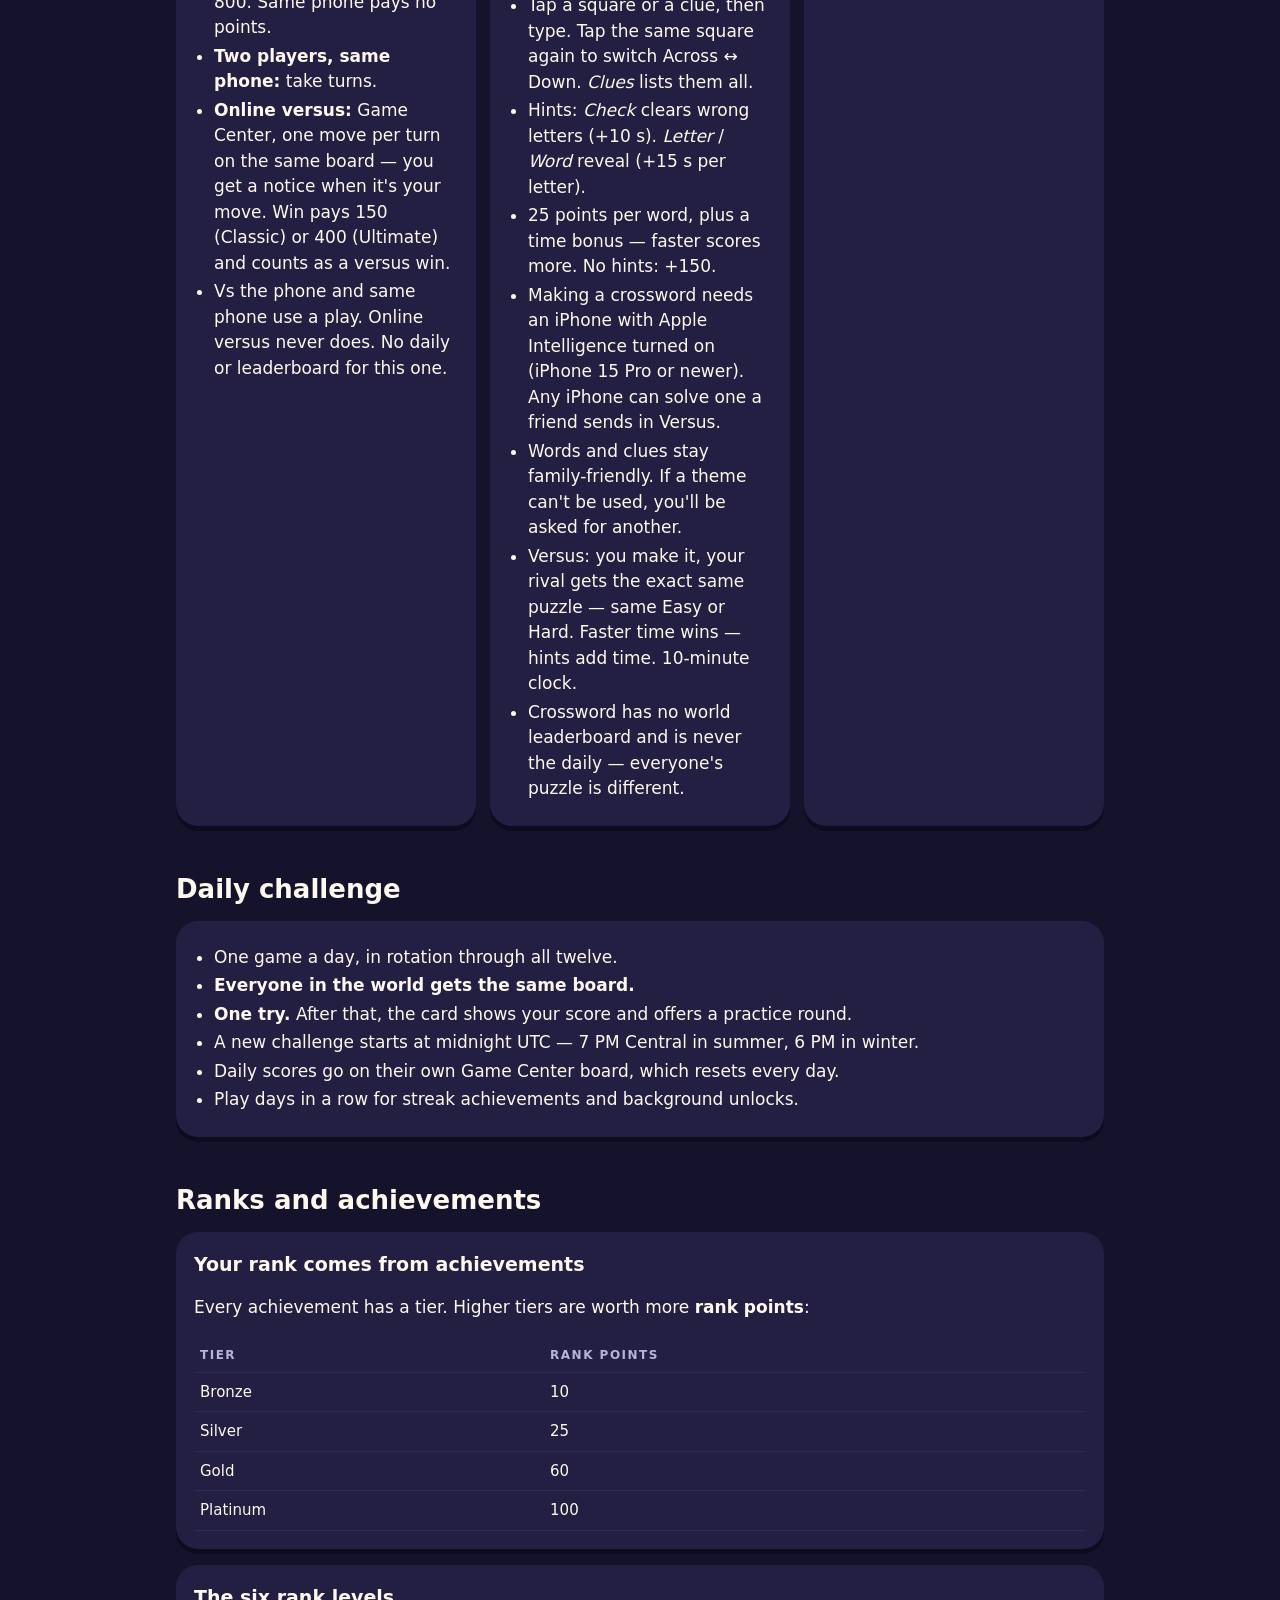
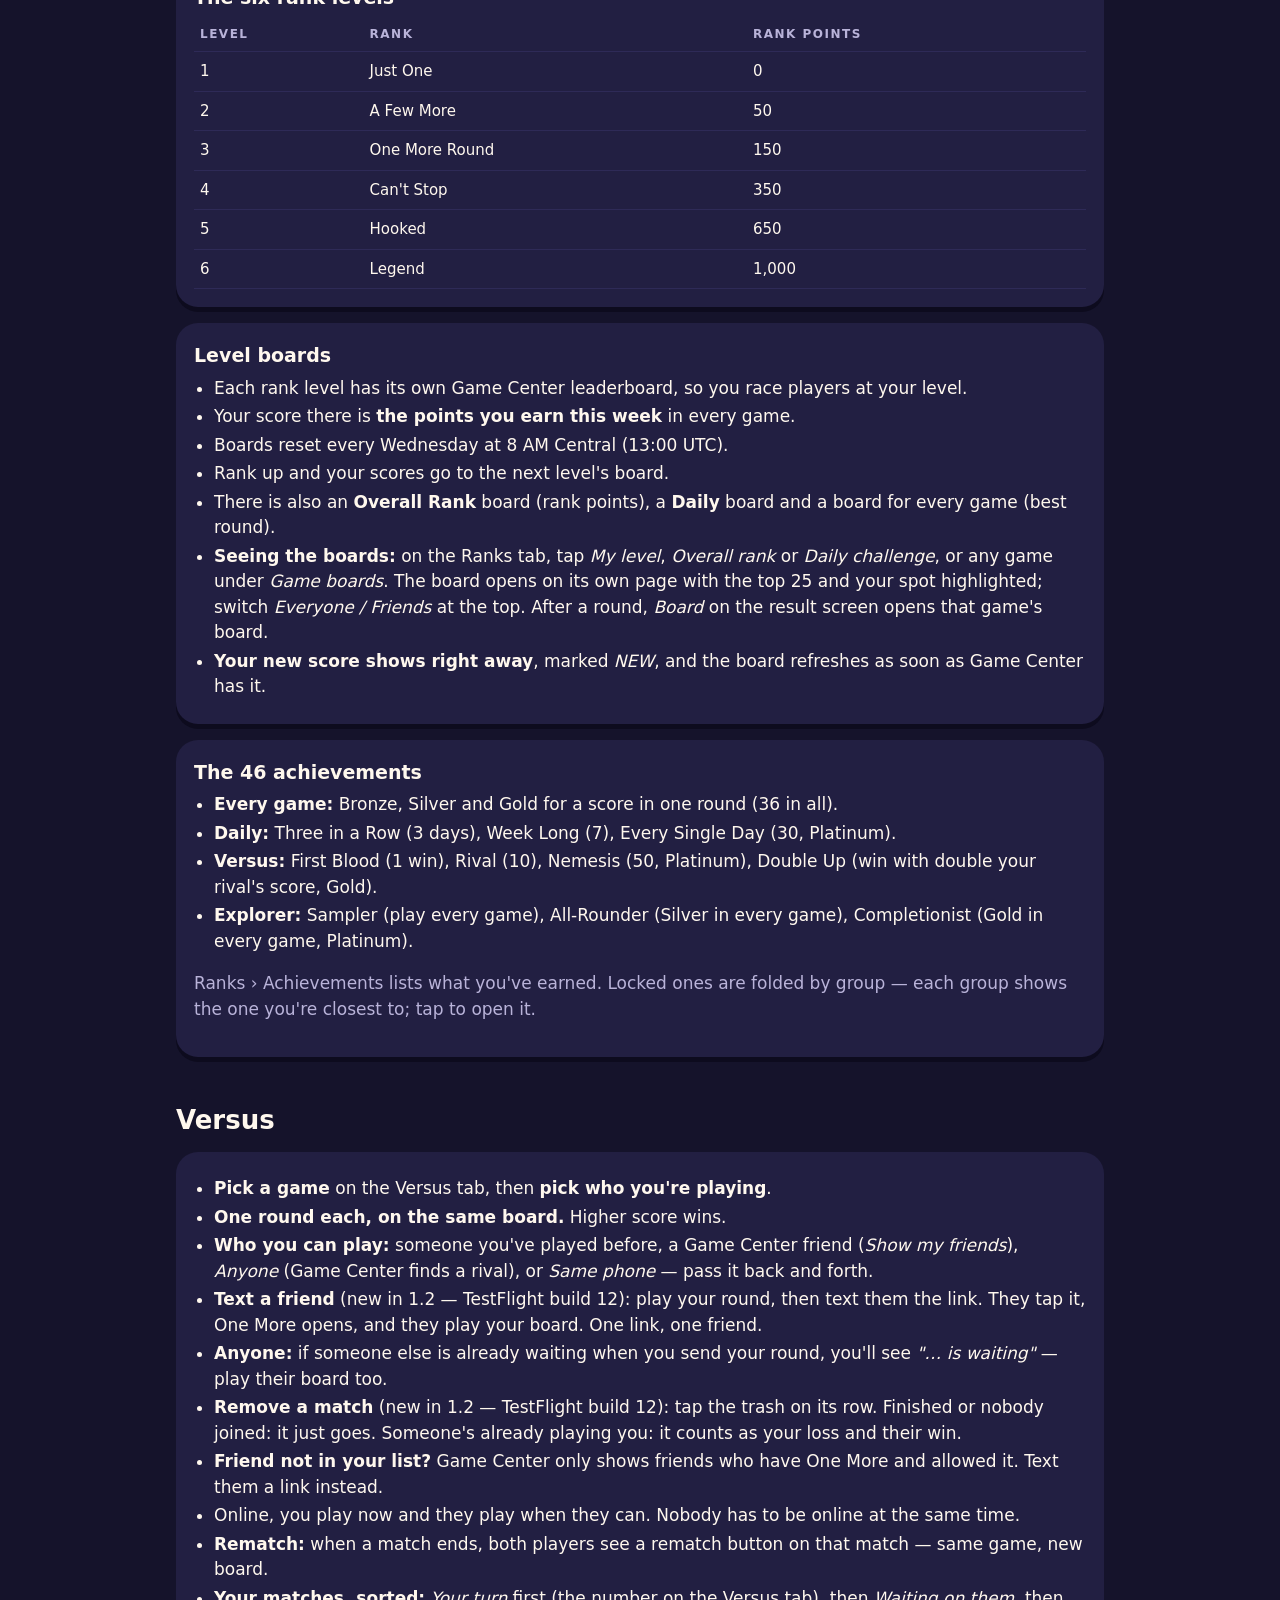
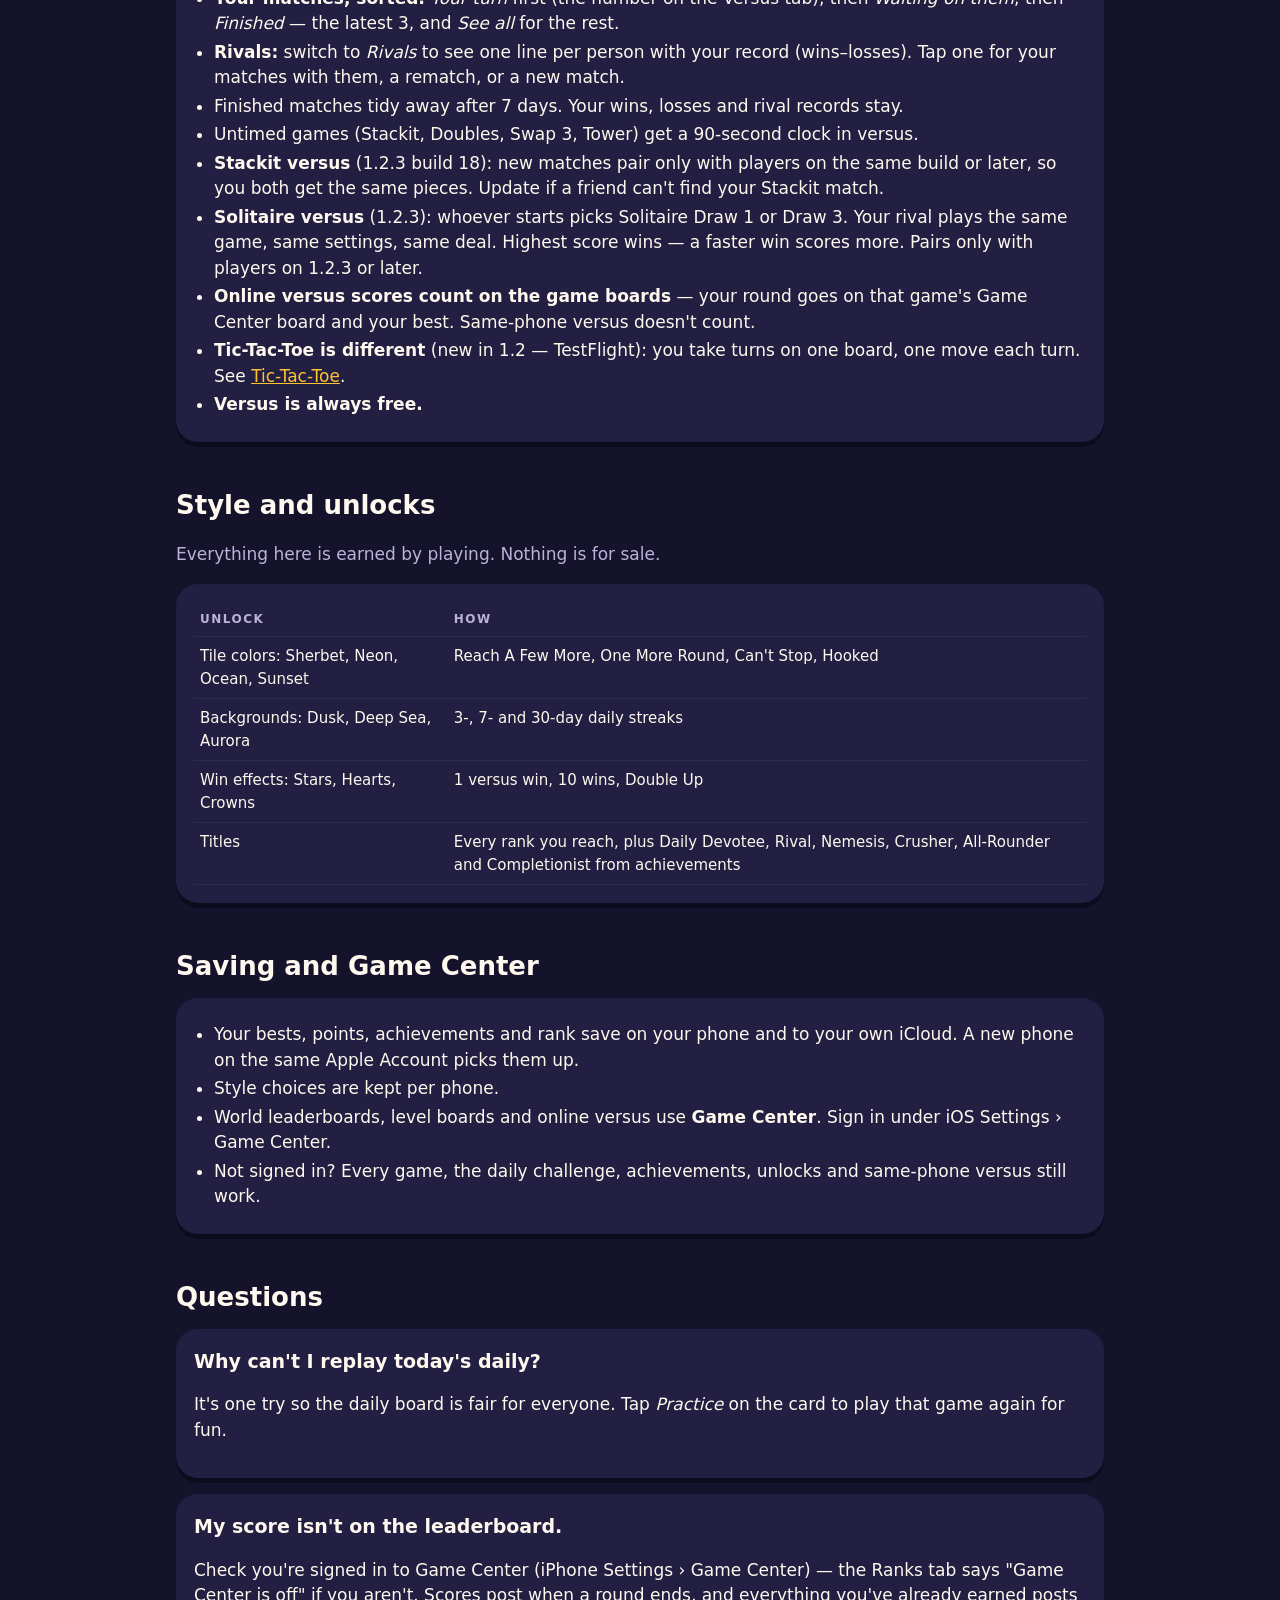
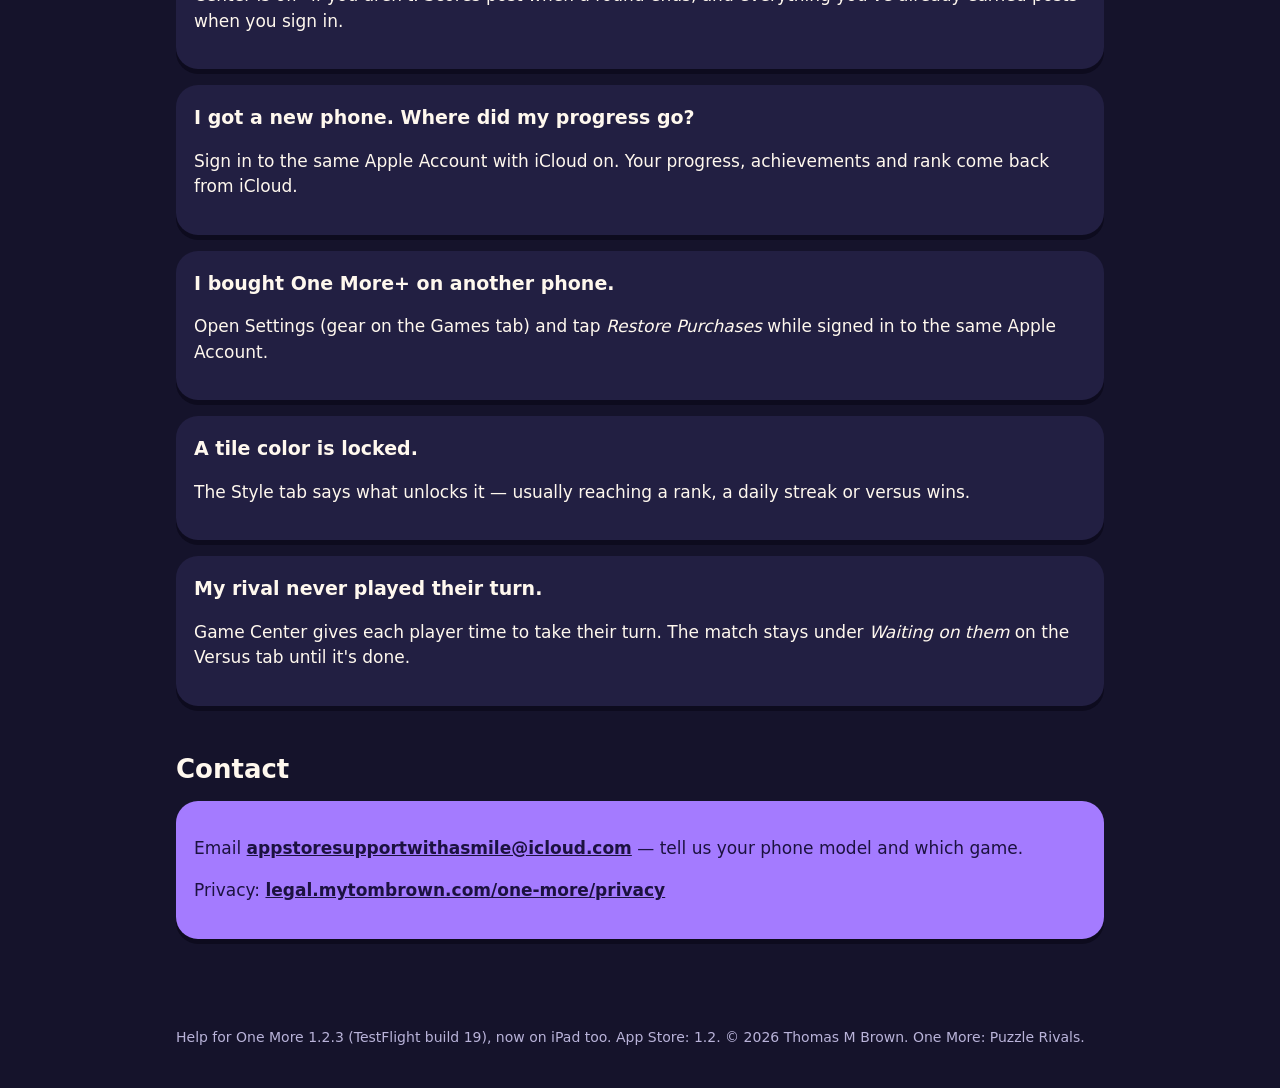
==== commit afdb12d6: "Help: plain wording for the face cards Co-Authored-By: Claude Opus 5.5 <noreply@anthropic.com>" ====
--- a/index.html
+++ b/index.html
@@ -128,7 +128,7 @@
             <li>Crossword has no world leaderboard and is never the daily — everyone's puzzle is different.</li></ul></div>
         <div class="card" id="klondike"><span class="tag mint">CARDS · DRAW 1 OR DRAW 3</span><h3>Solitaire</h3>
           <p class="new"><strong>New in 1.2.3.</strong></p>
-          <p>Classic solitaire. Build each suit from A to K. Big, clear cards with real J, Q and K faces — the queen now without a beard (build 19).</p>
+          <p>Classic solitaire. Build each suit from A to K. Big, clear cards with real J, Q and K faces.</p>
           <ul><li><strong>Draw 1 or Draw 3</strong> — pick it first. Draw 3 turns three cards; only the top one plays.</li>
             <li><strong>Tap a card</strong> and it moves to the best spot — home first. Tap the deck (top right) to turn cards.</li>
             <li>Stack down, red on black. Only a K goes on an empty pile.</li>
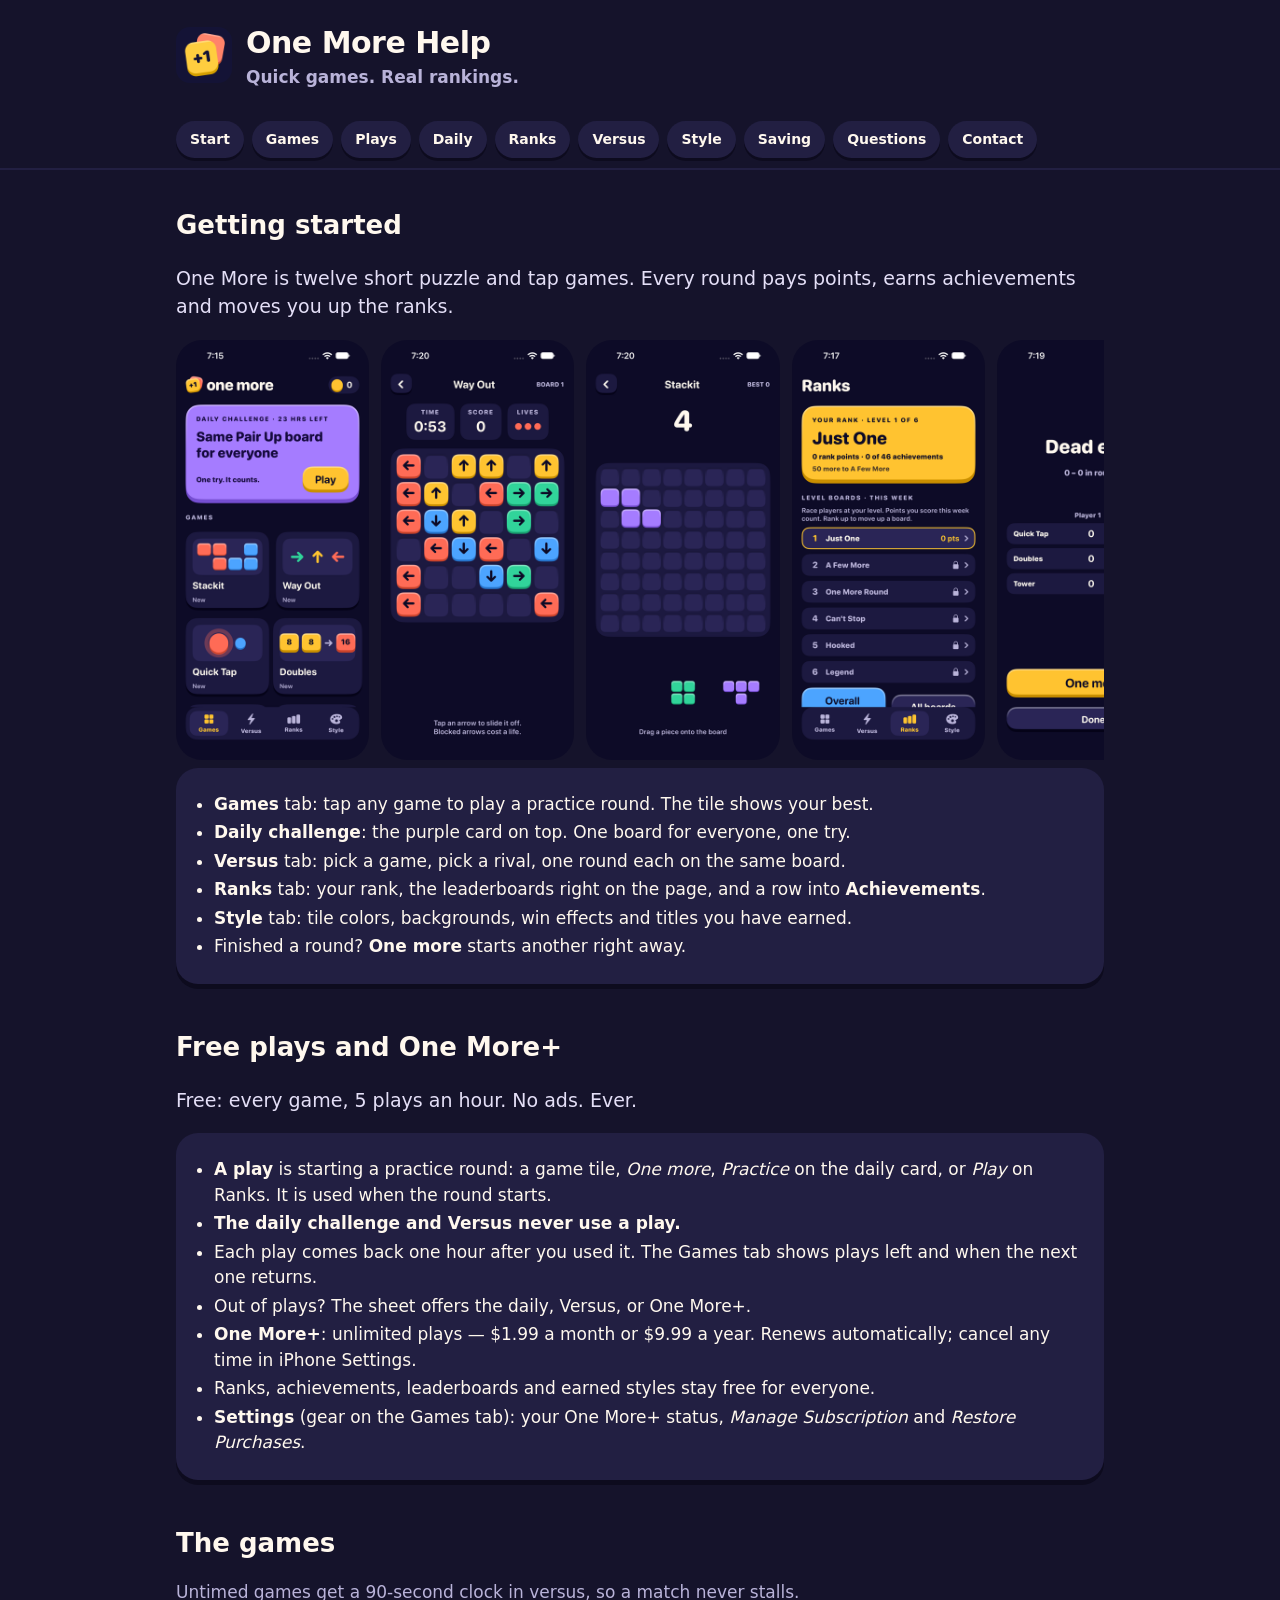
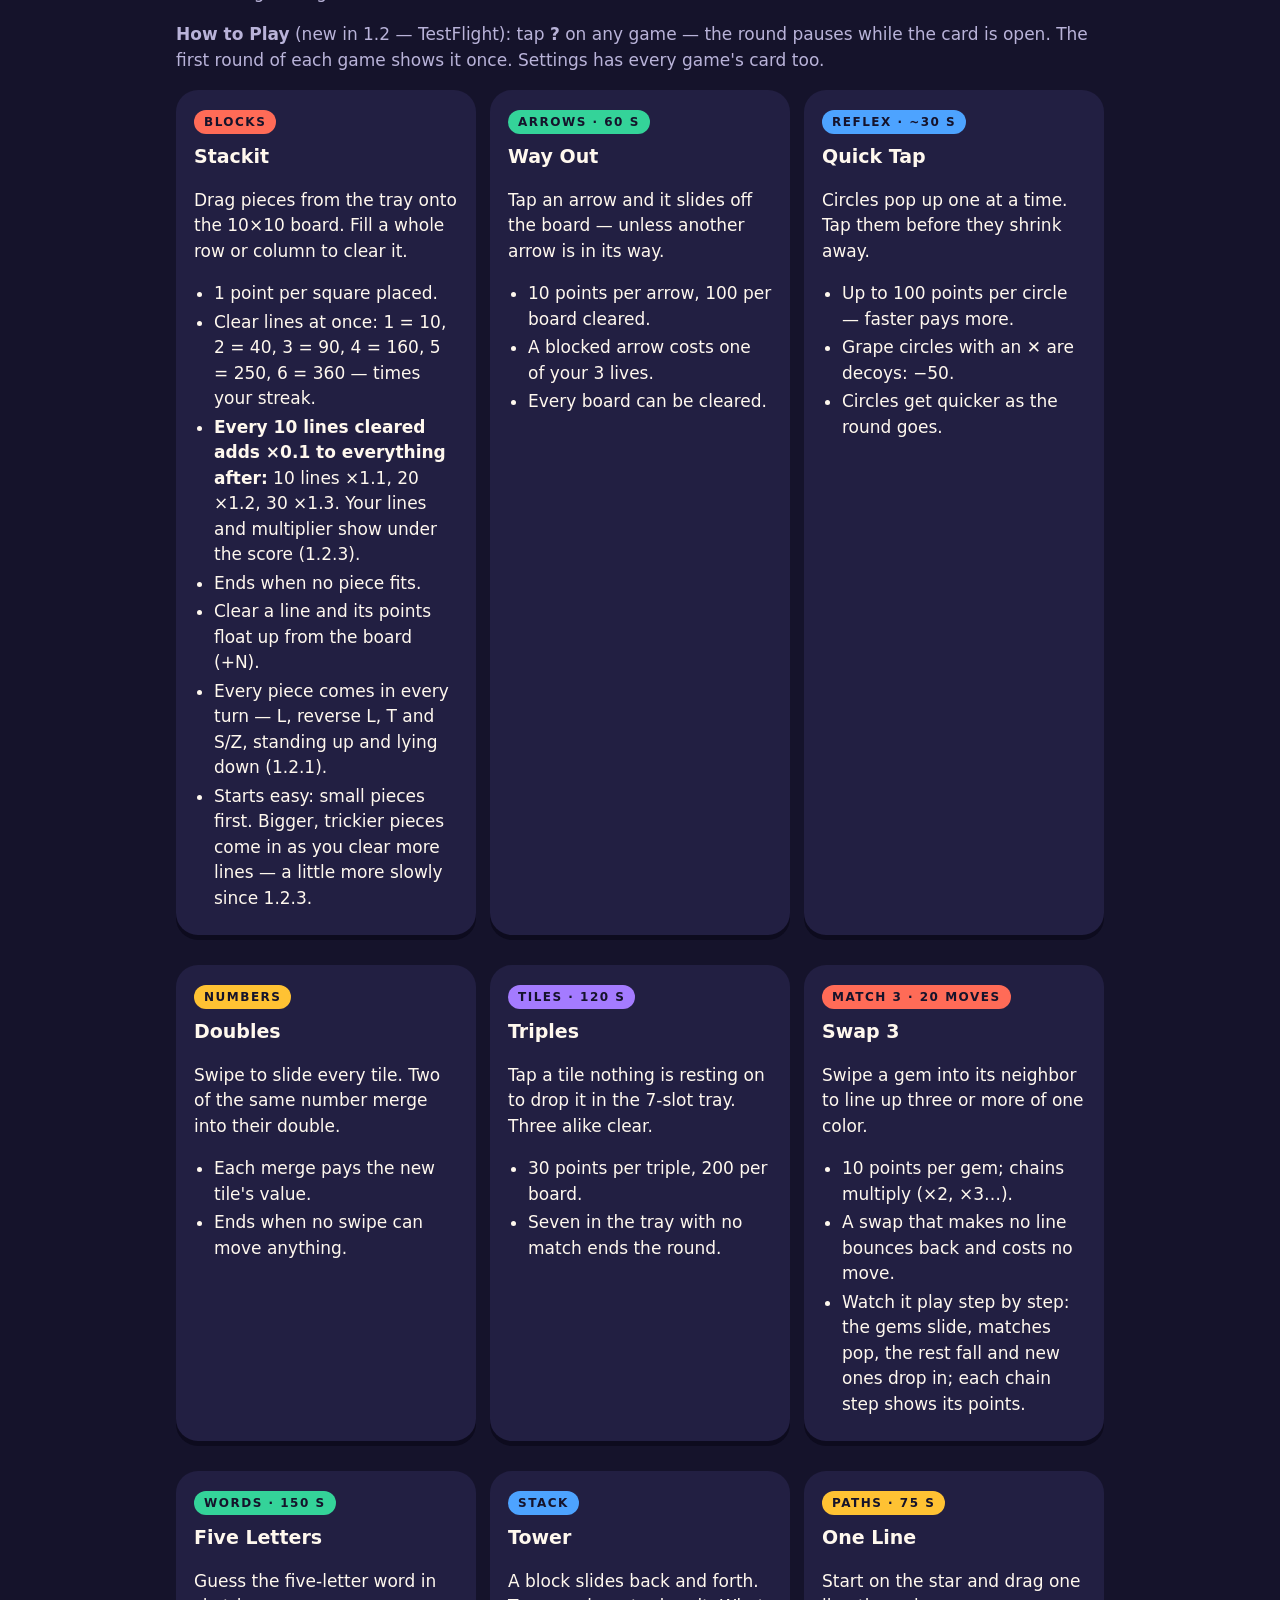
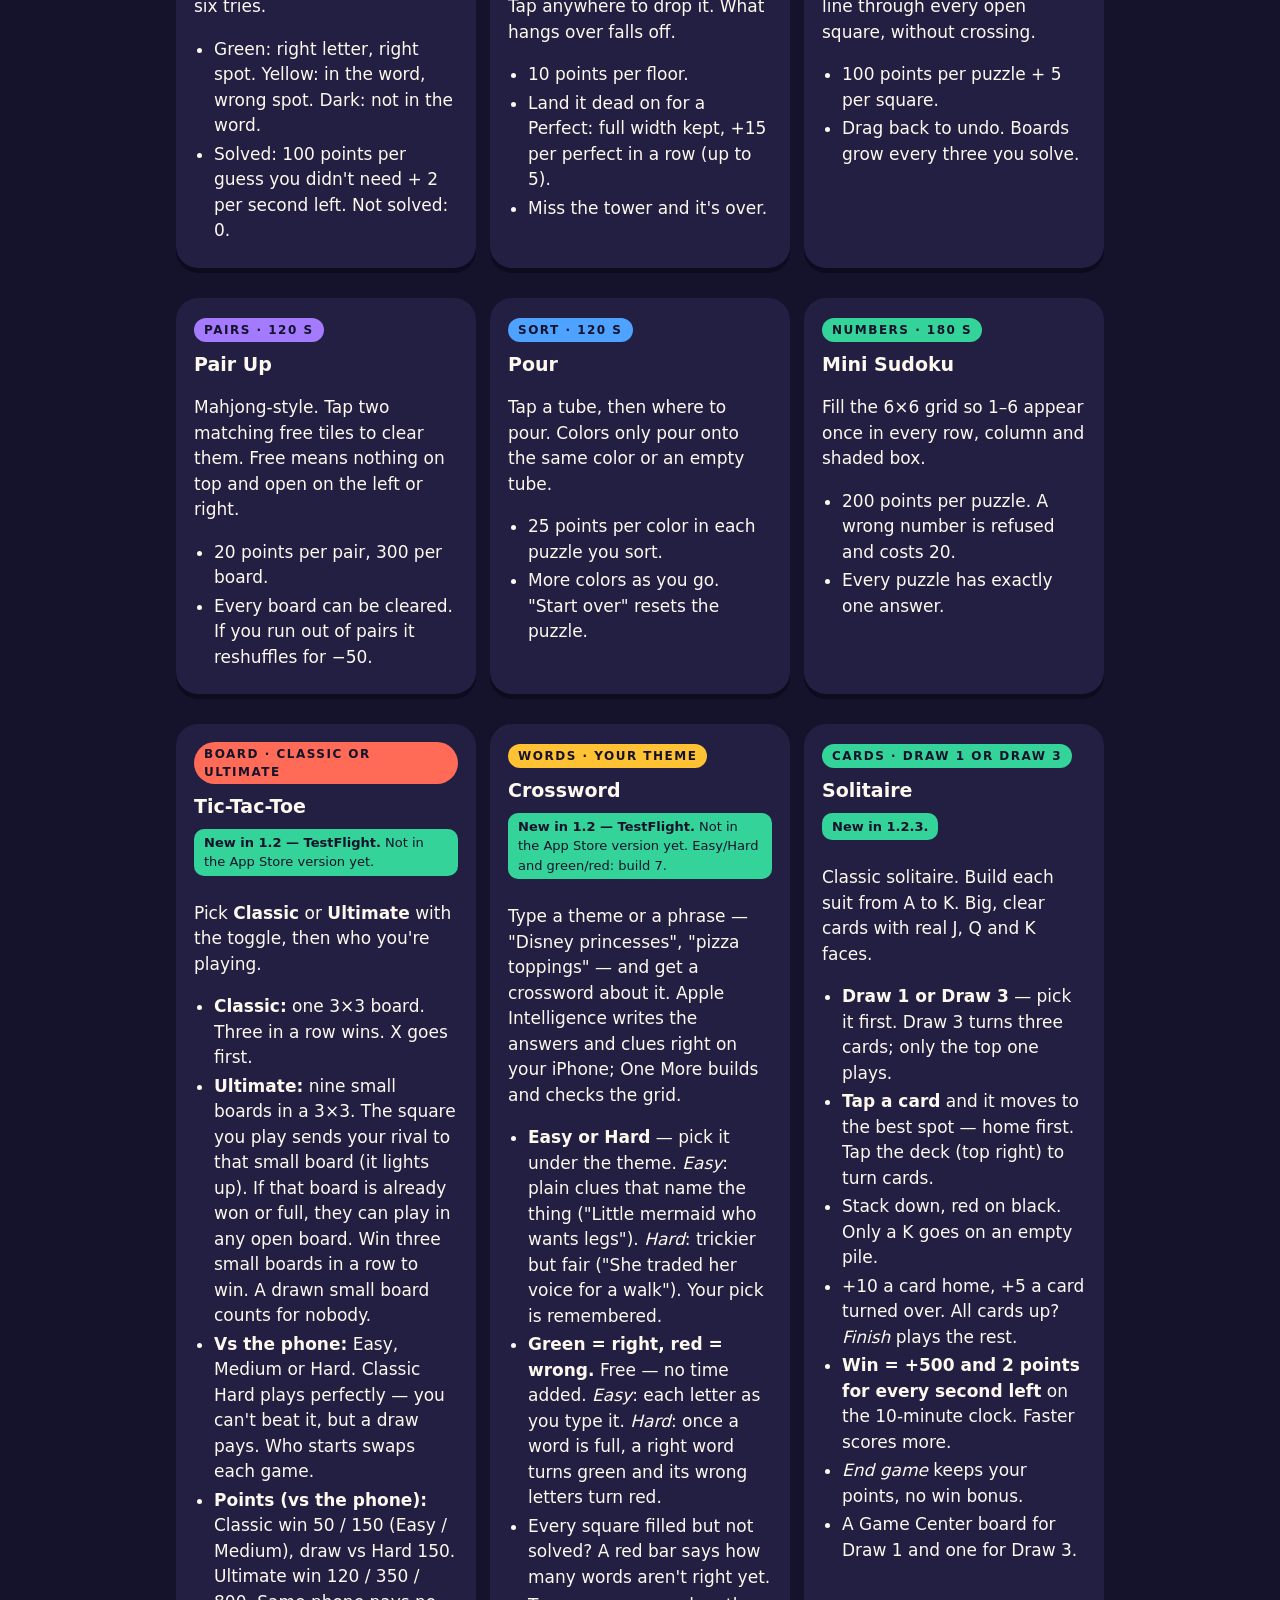
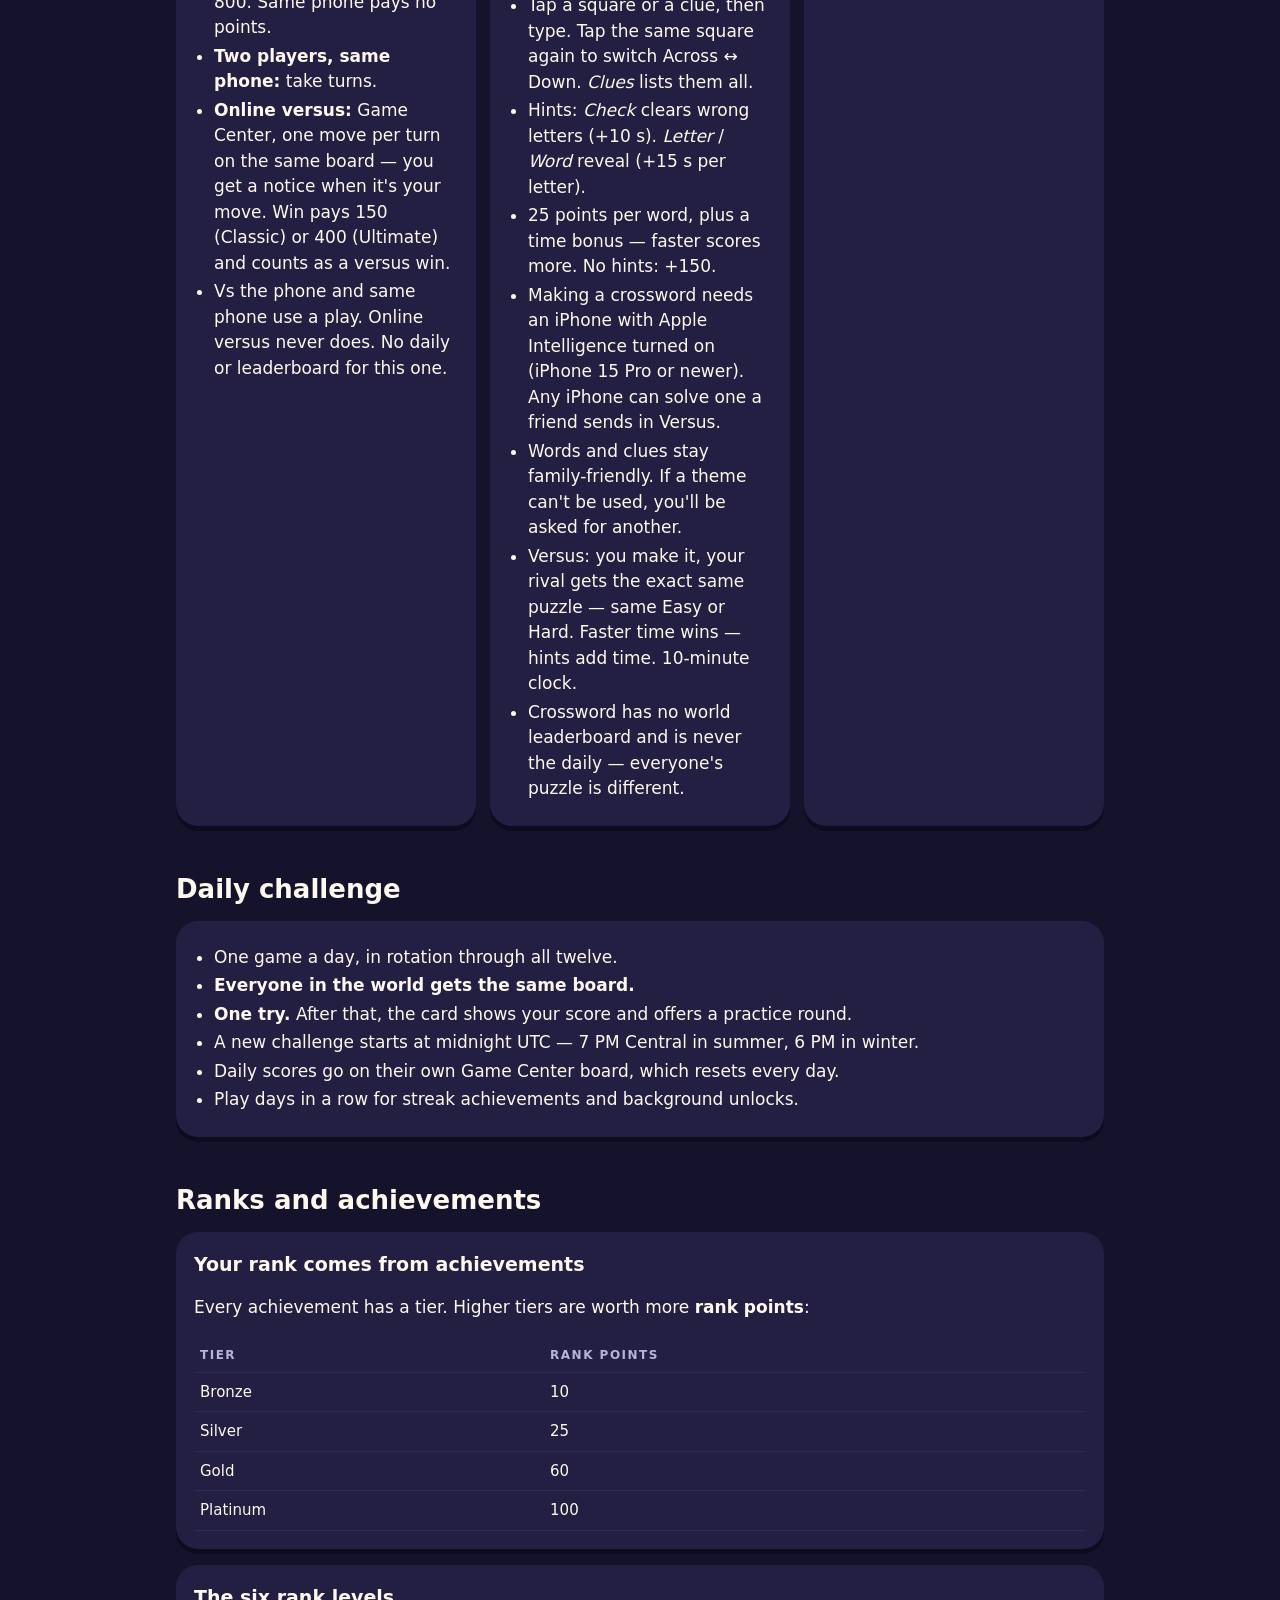
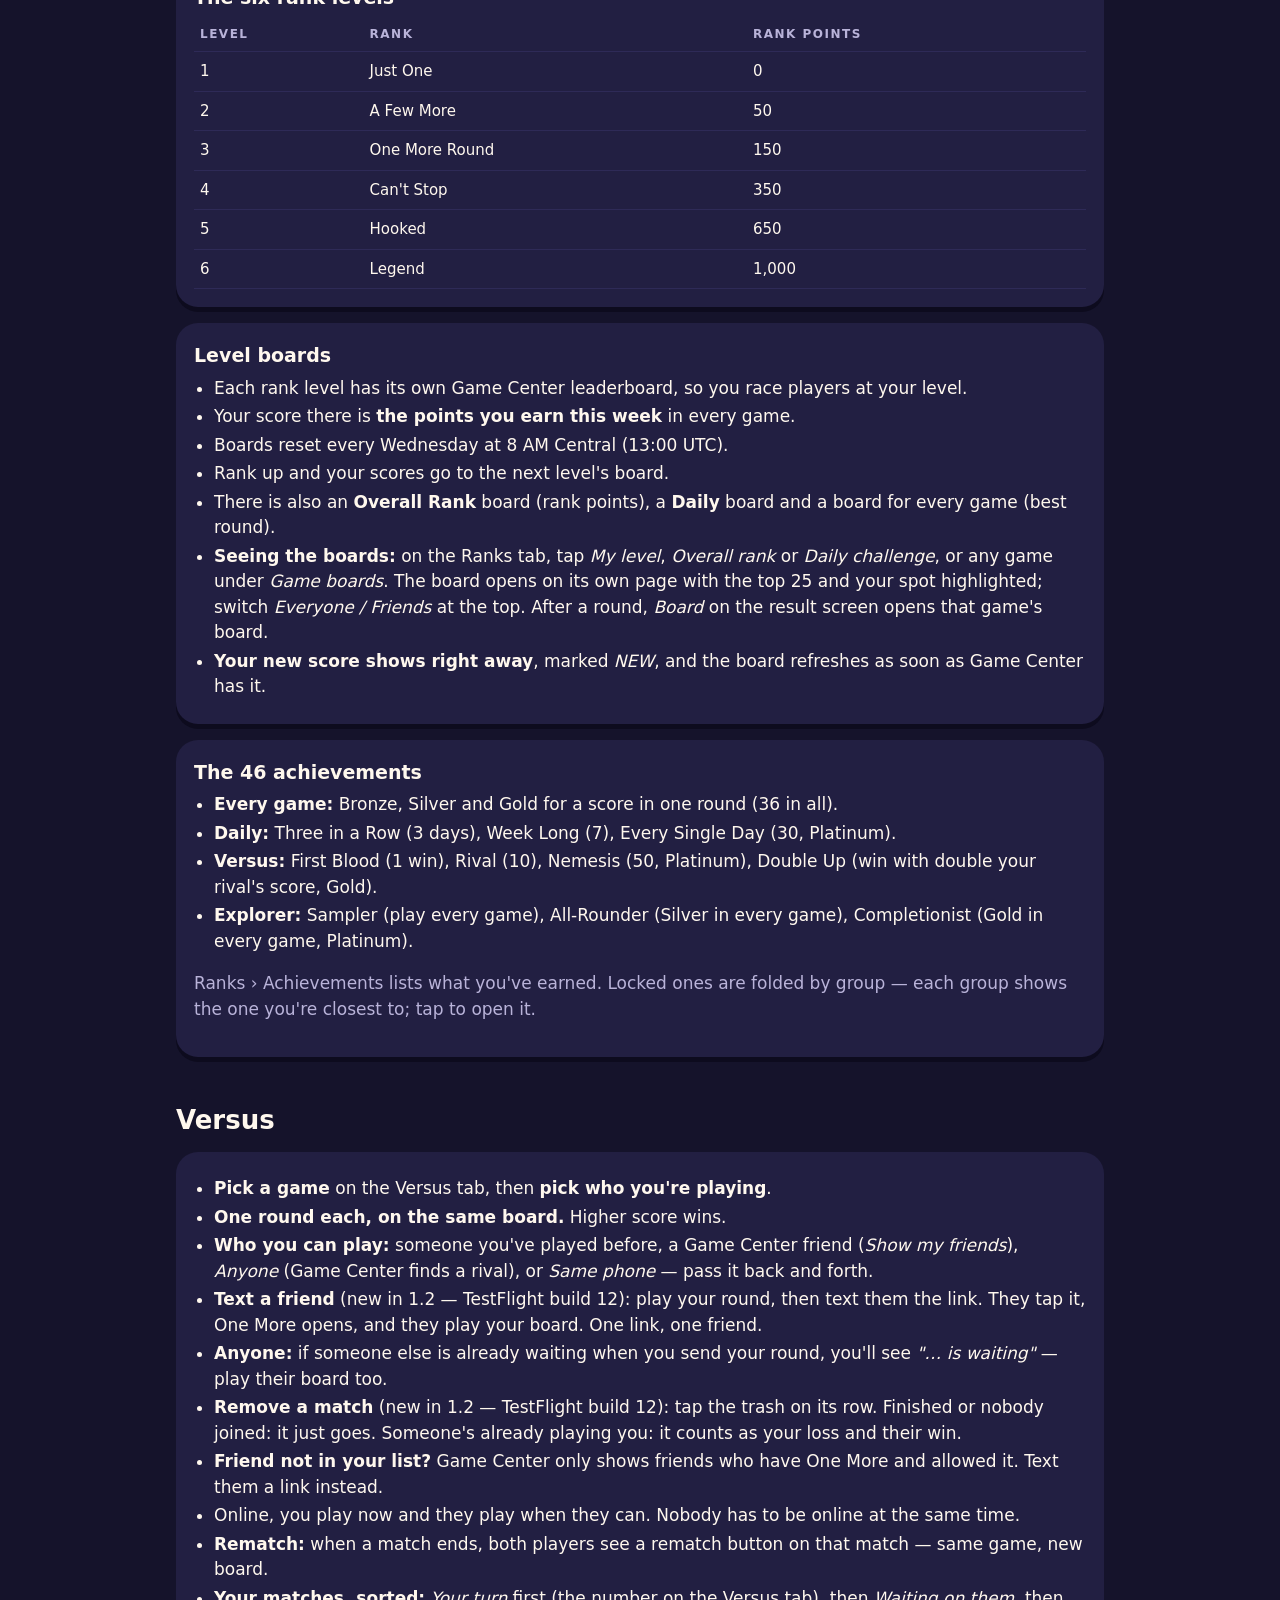
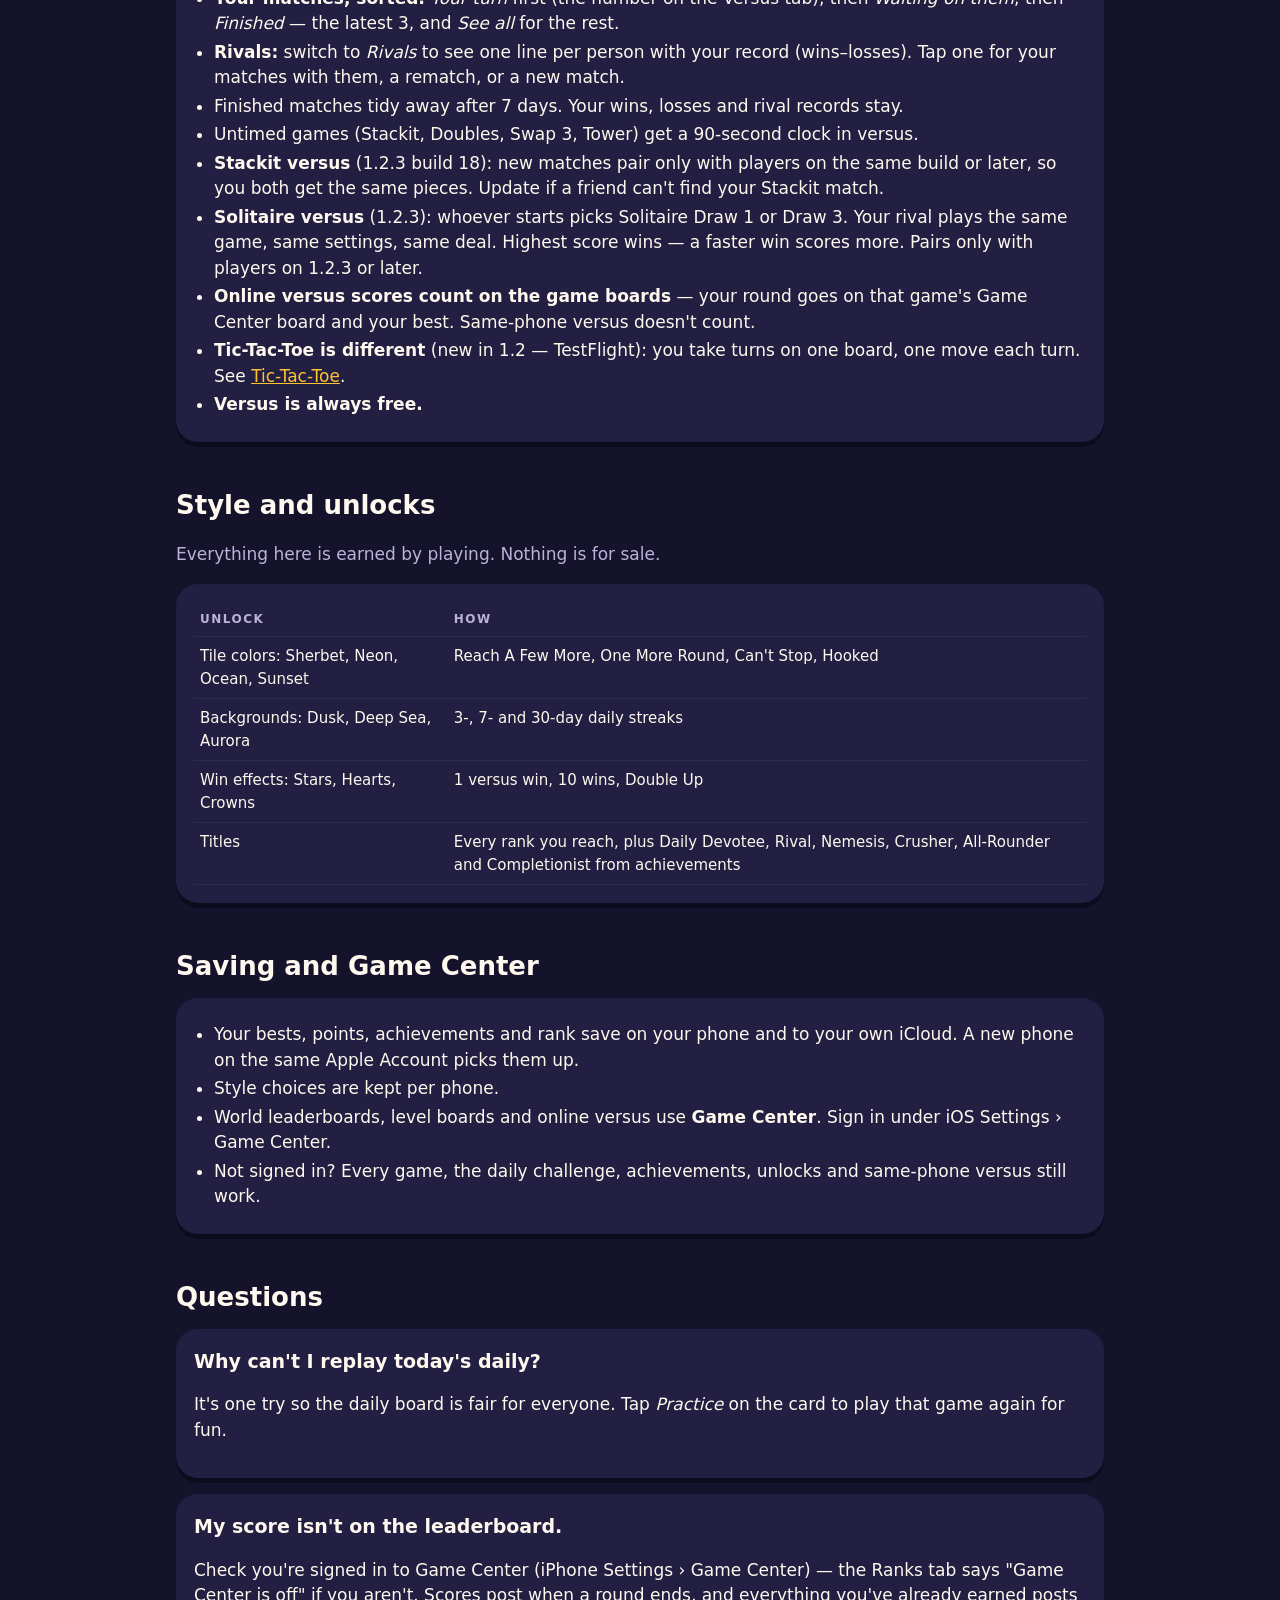
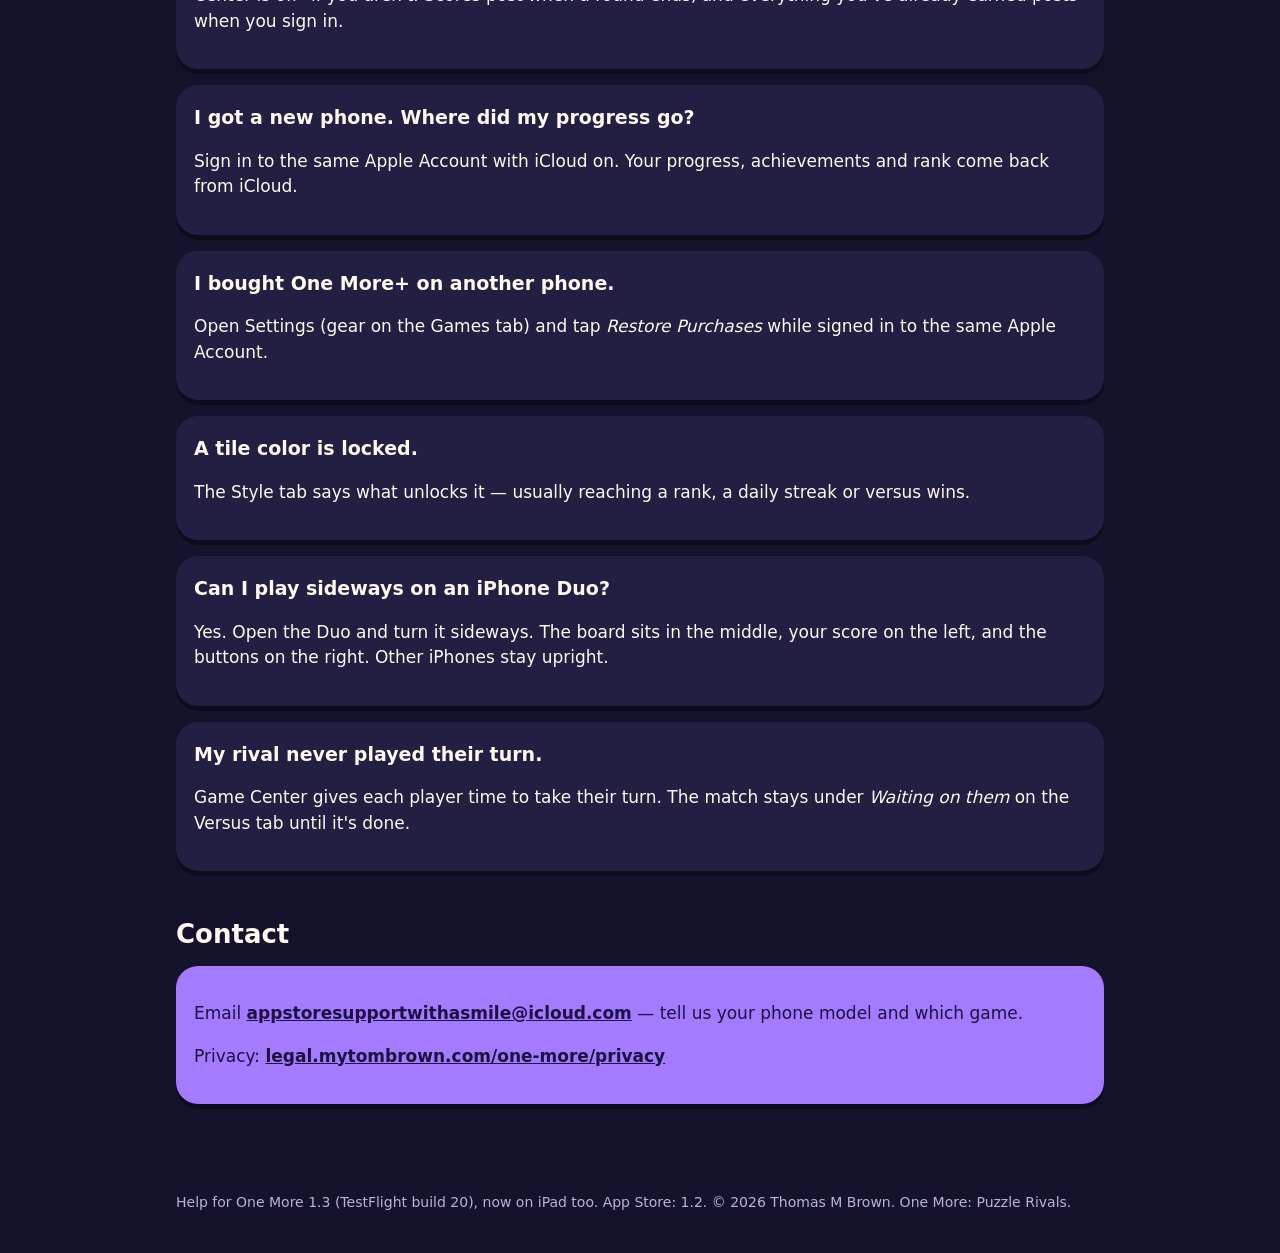
==== commit 032e9138: "Build 20: 1.3 (20) — iPhone Duo sideways (board middle, score left, buttons right); footer 1.3 build" ====
--- a/index.html
+++ b/index.html
@@ -259,6 +259,7 @@
       <div class="card"><h3>I got a new phone. Where did my progress go?</h3><p>Sign in to the same Apple Account with iCloud on. Your progress, achievements and rank come back from iCloud.</p></div>
       <div class="card"><h3>I bought One More+ on another phone.</h3><p>Open Settings (gear on the Games tab) and tap <em>Restore Purchases</em> while signed in to the same Apple Account.</p></div>
       <div class="card"><h3>A tile color is locked.</h3><p>The Style tab says what unlocks it — usually reaching a rank, a daily streak or versus wins.</p></div>
+      <div class="card"><h3>Can I play sideways on an iPhone Duo?</h3><p>Yes. Open the Duo and turn it sideways. The board sits in the middle, your score on the left, and the buttons on the right. Other iPhones stay upright.</p></div>
       <div class="card"><h3>My rival never played their turn.</h3><p>Game Center gives each player time to take their turn. The match stays under <em>Waiting on them</em> on the Versus tab until it's done.</p></div>
     </section>
 
@@ -271,6 +272,6 @@
     </section>
   </main>
 
-  <footer>Help for One More 1.2.3 (TestFlight build 19), now on iPad too. App Store: 1.2. © 2026 Thomas M Brown. One More: Puzzle Rivals.</footer>
+  <footer>Help for One More 1.3 (TestFlight build 20), now on iPad too. App Store: 1.2. © 2026 Thomas M Brown. One More: Puzzle Rivals.</footer>
 </body>
 </html>
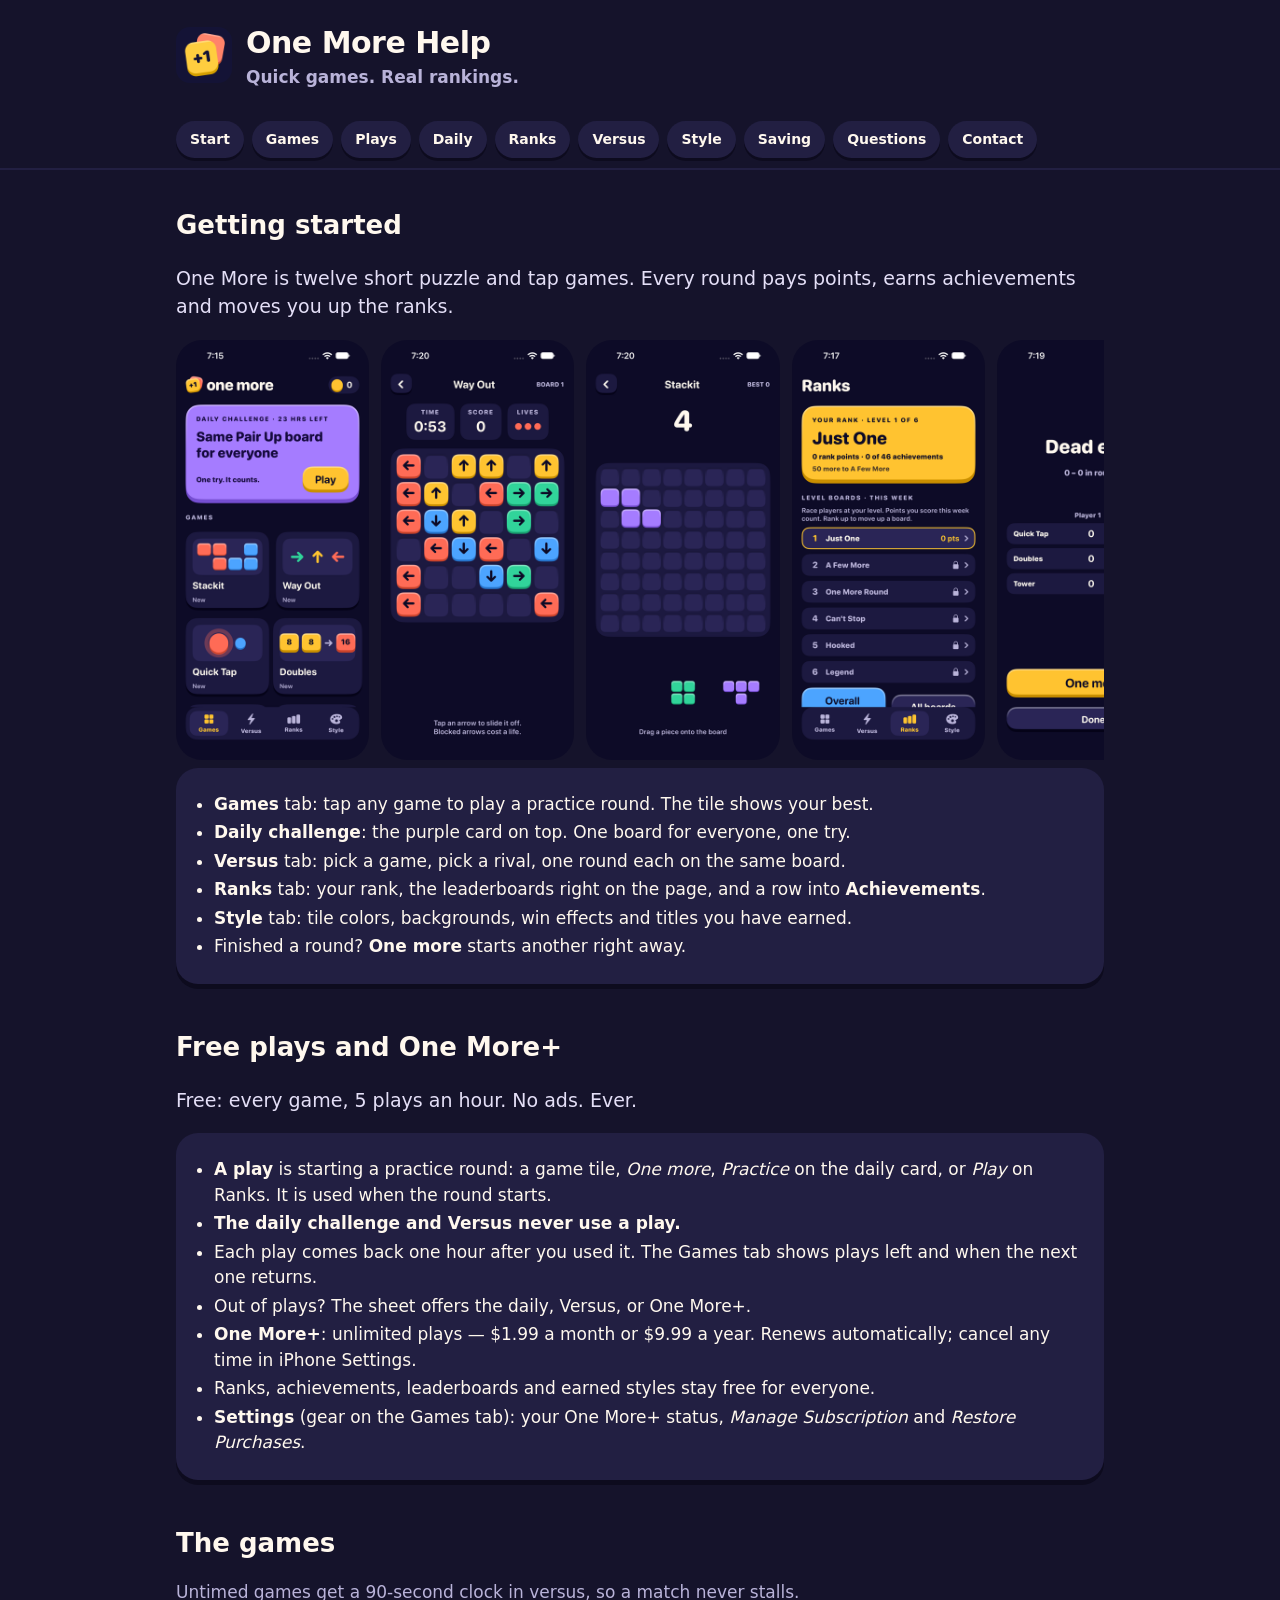
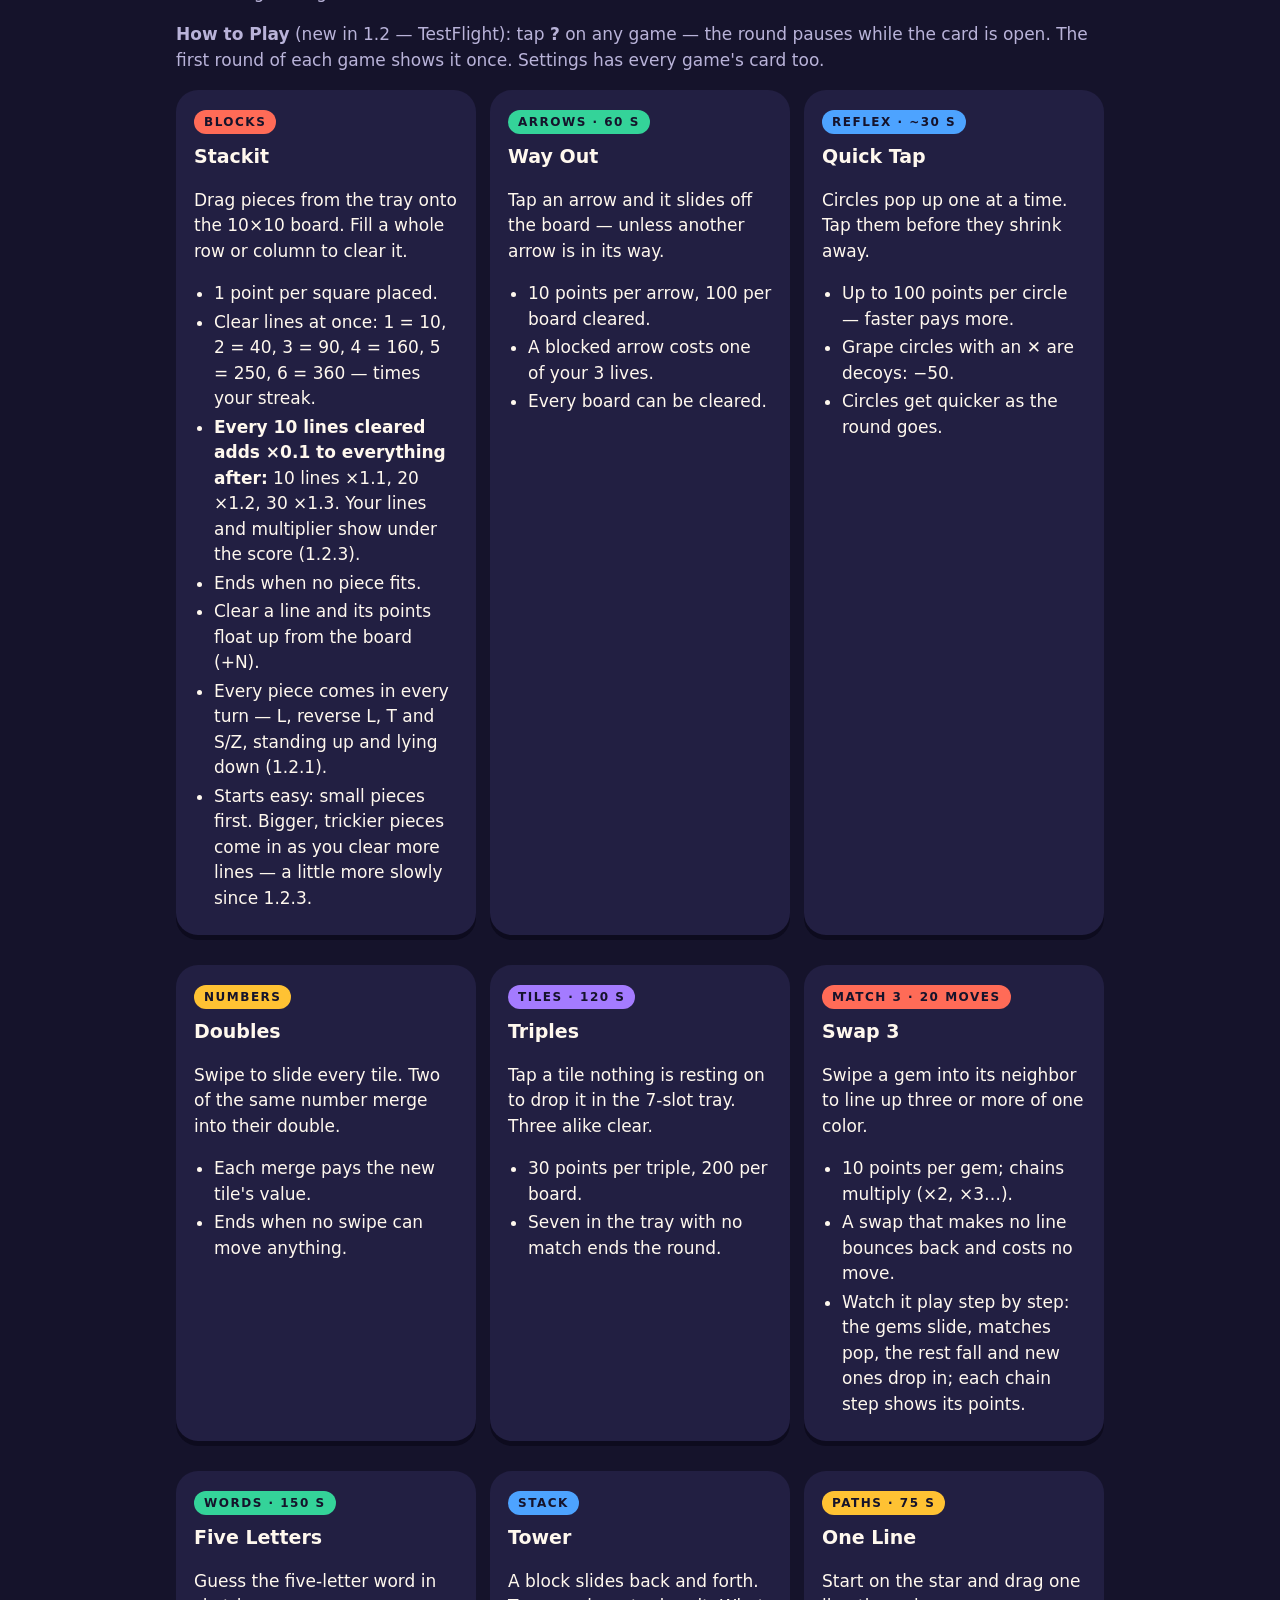
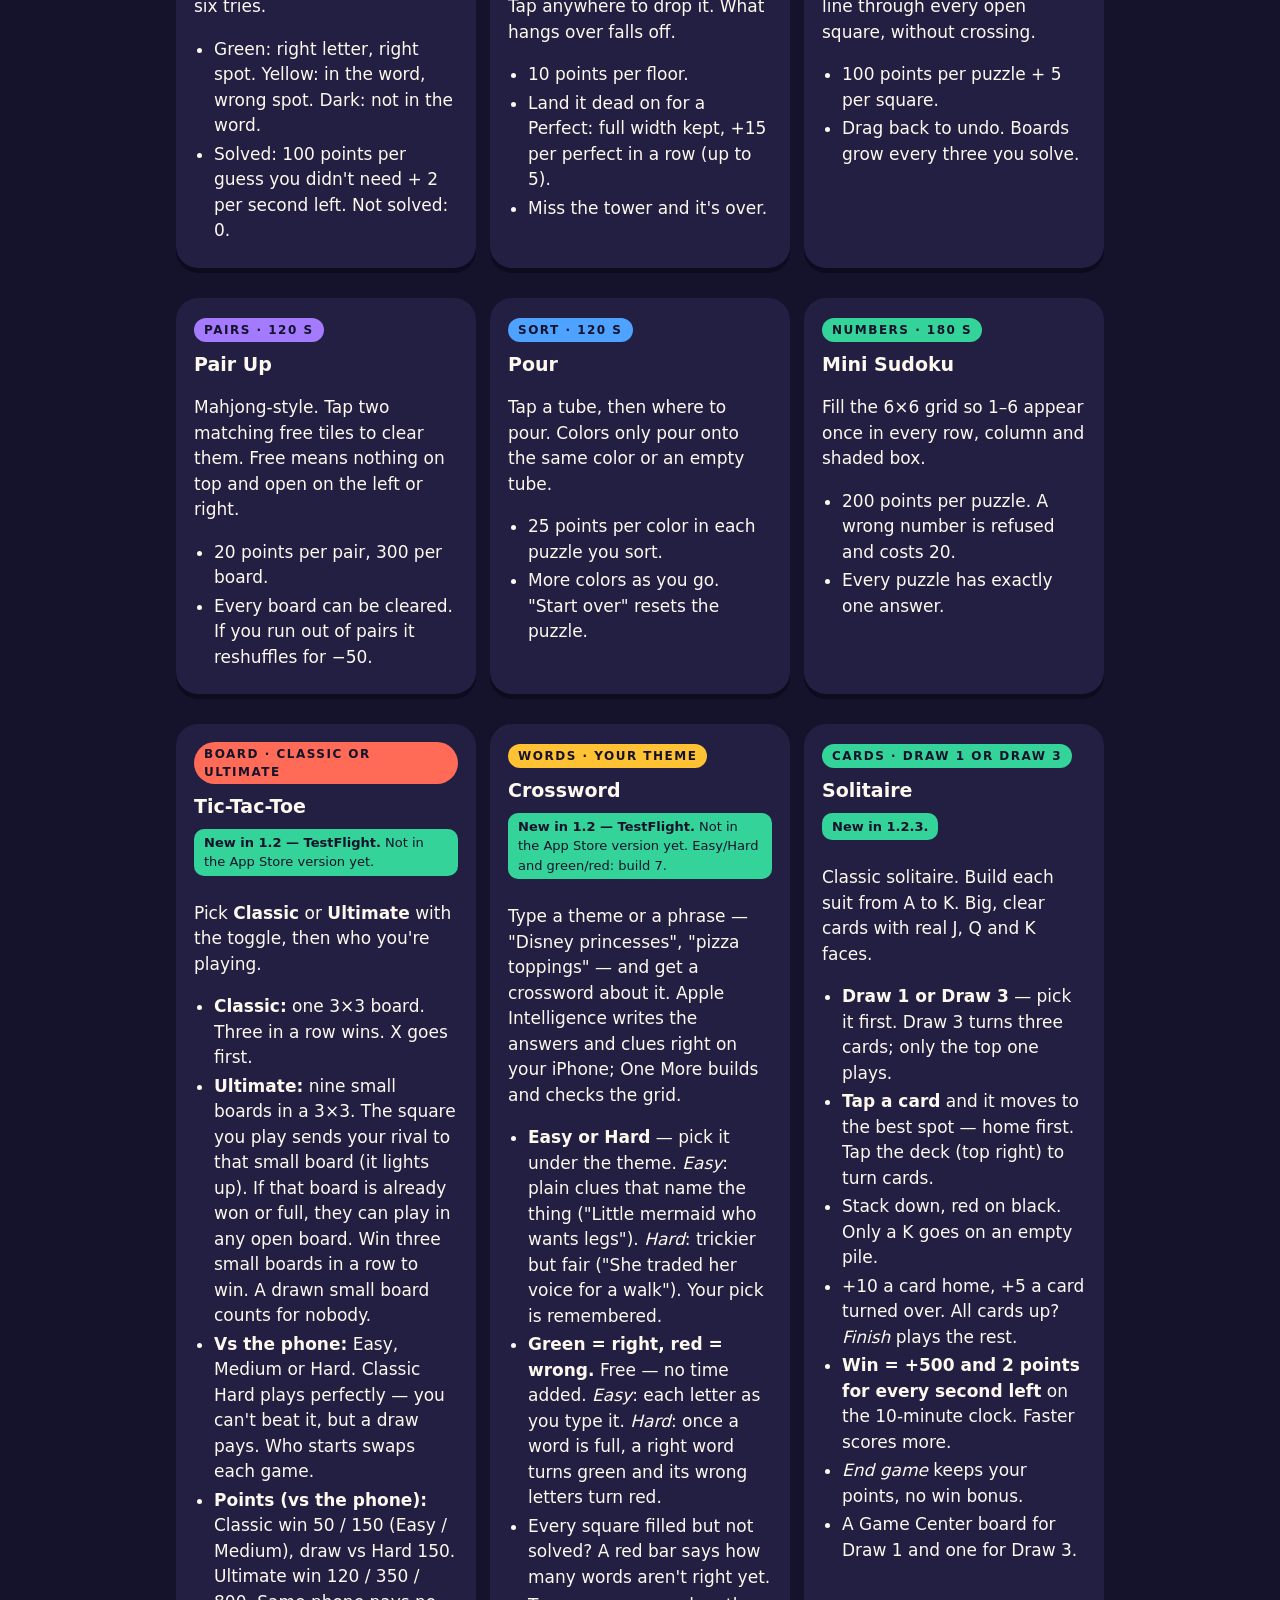
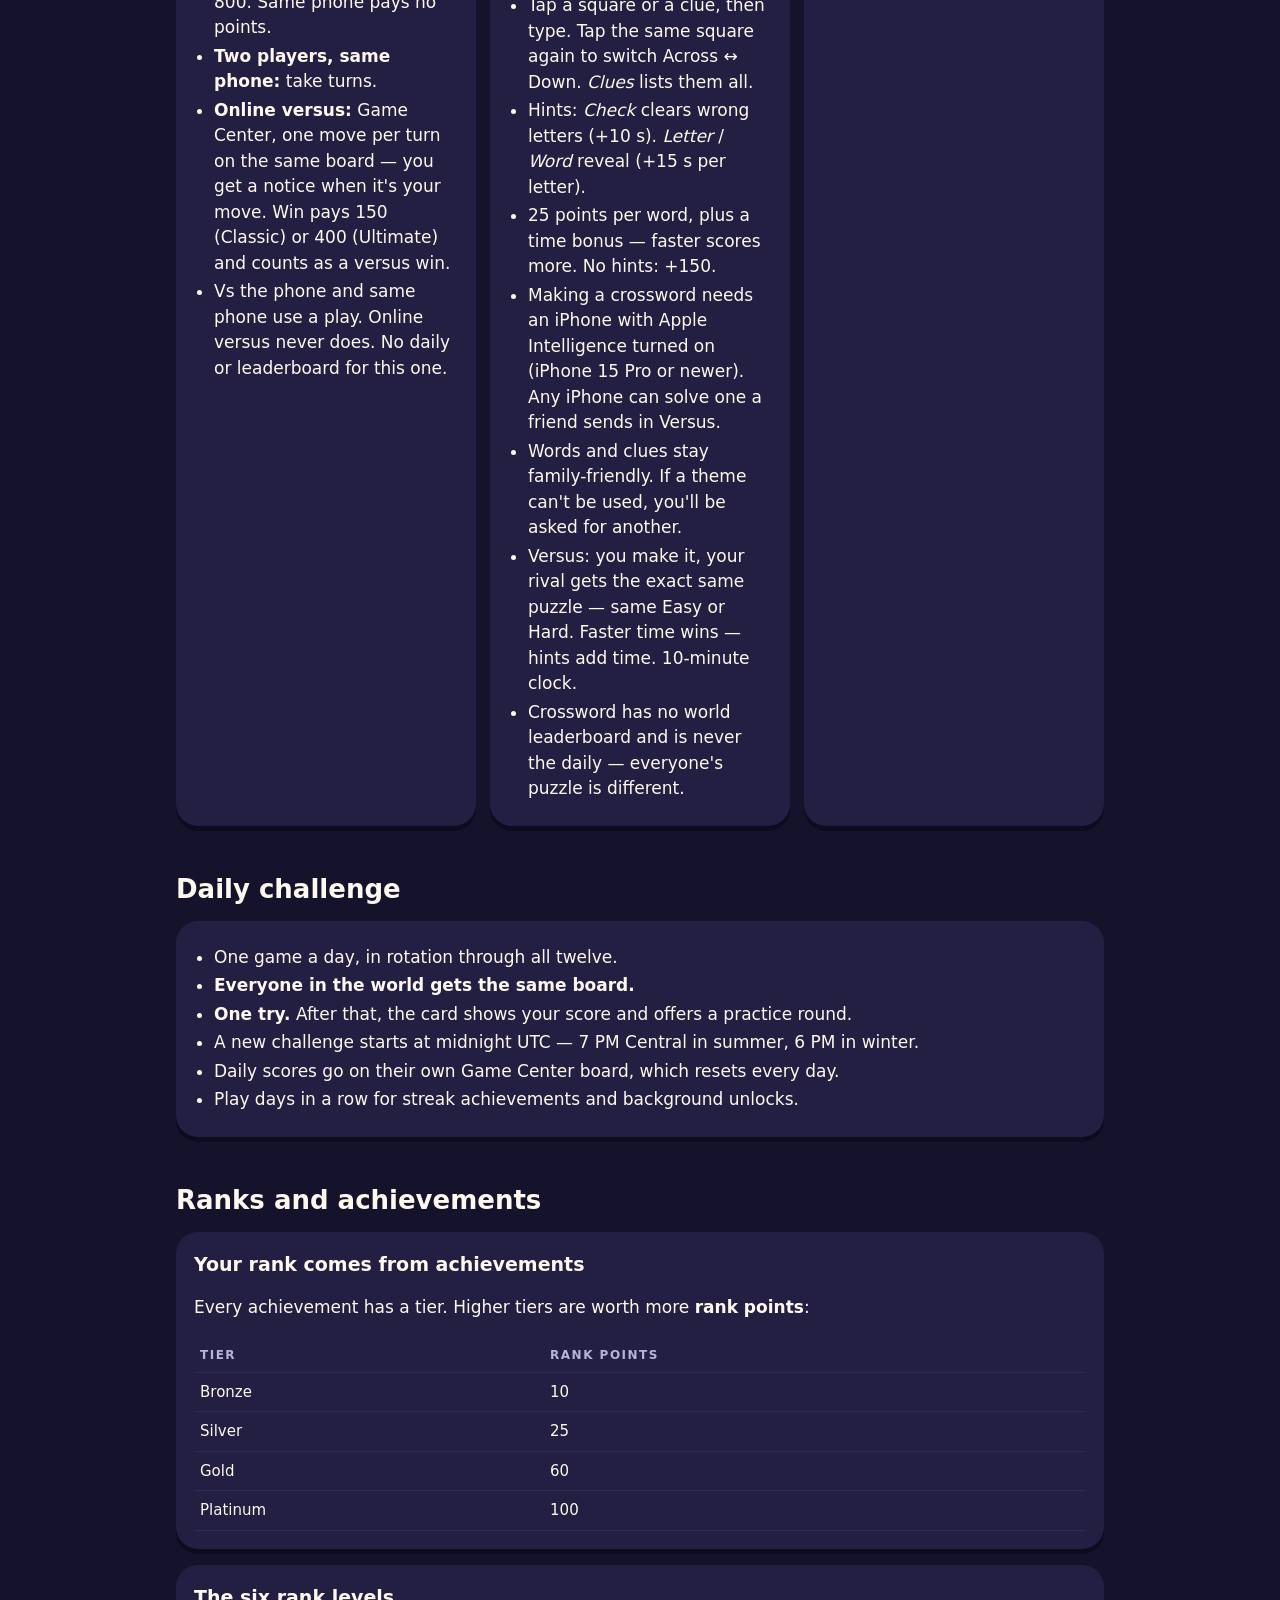
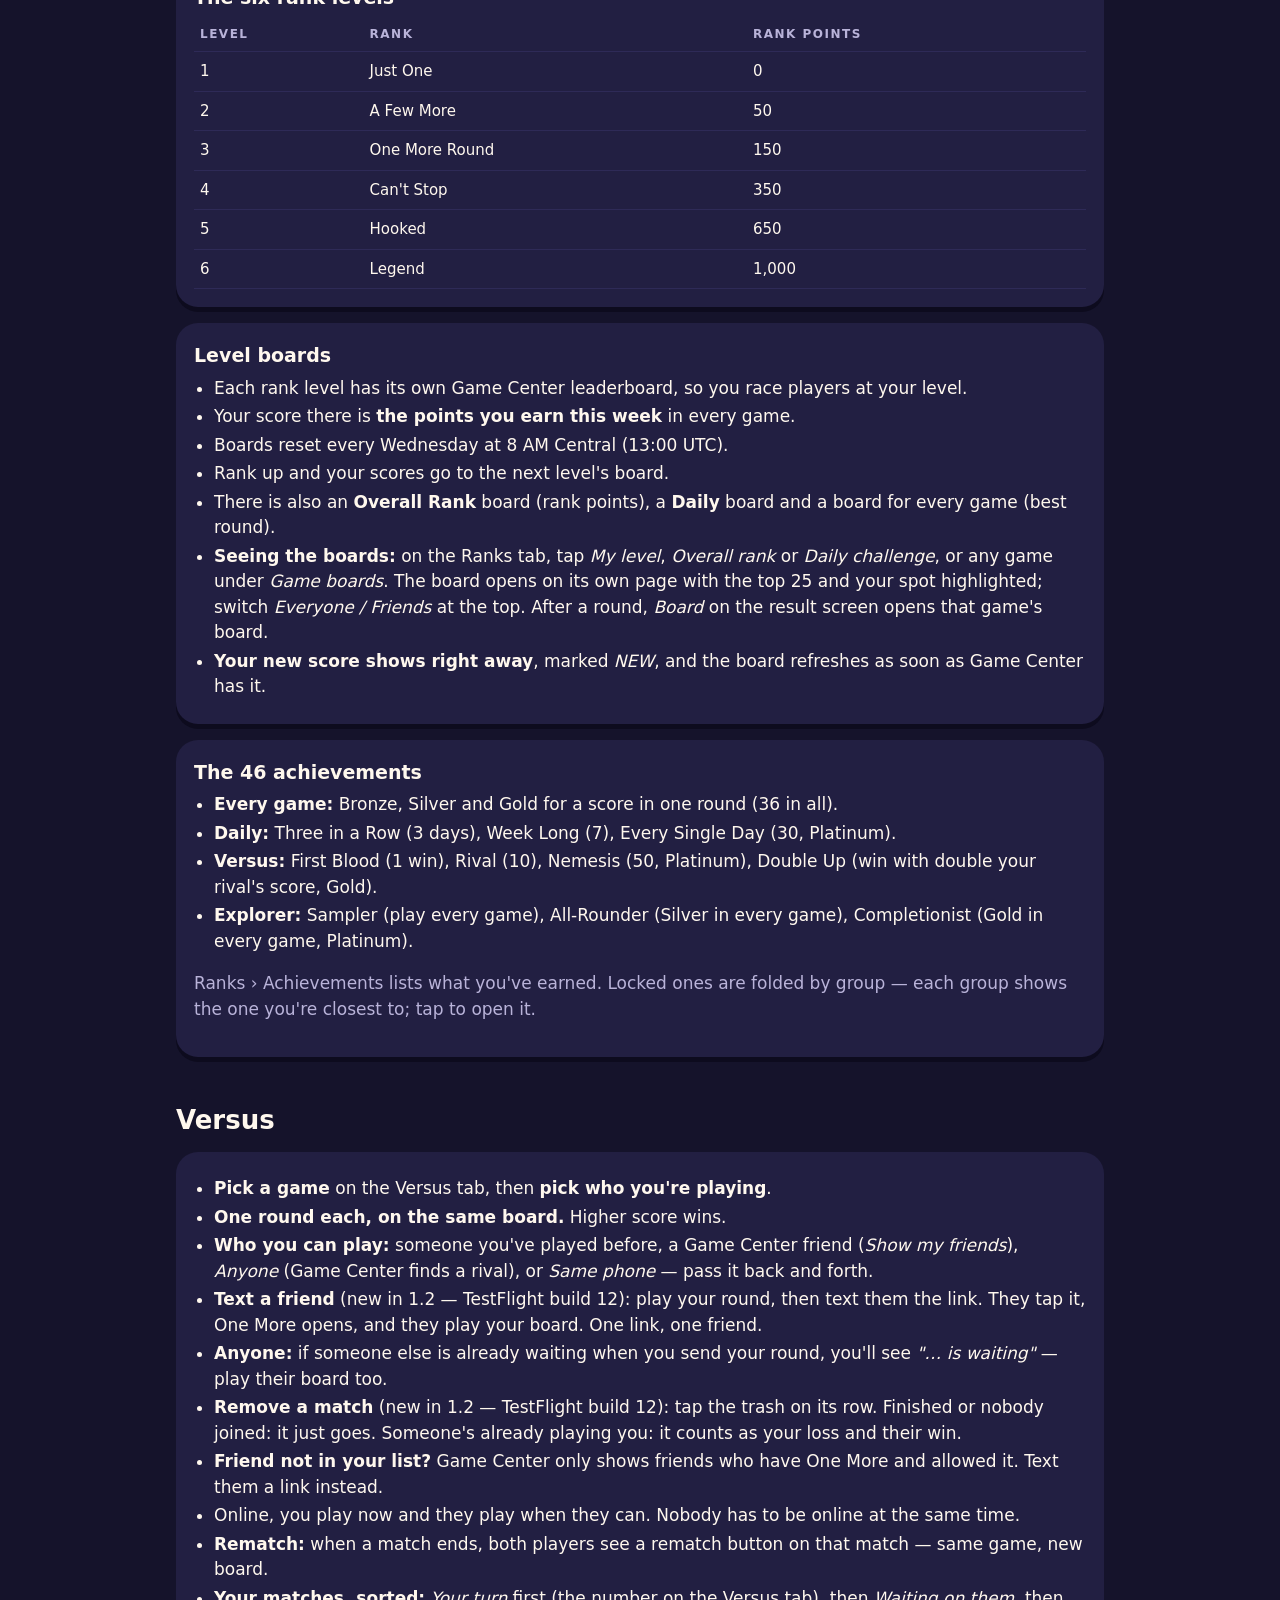
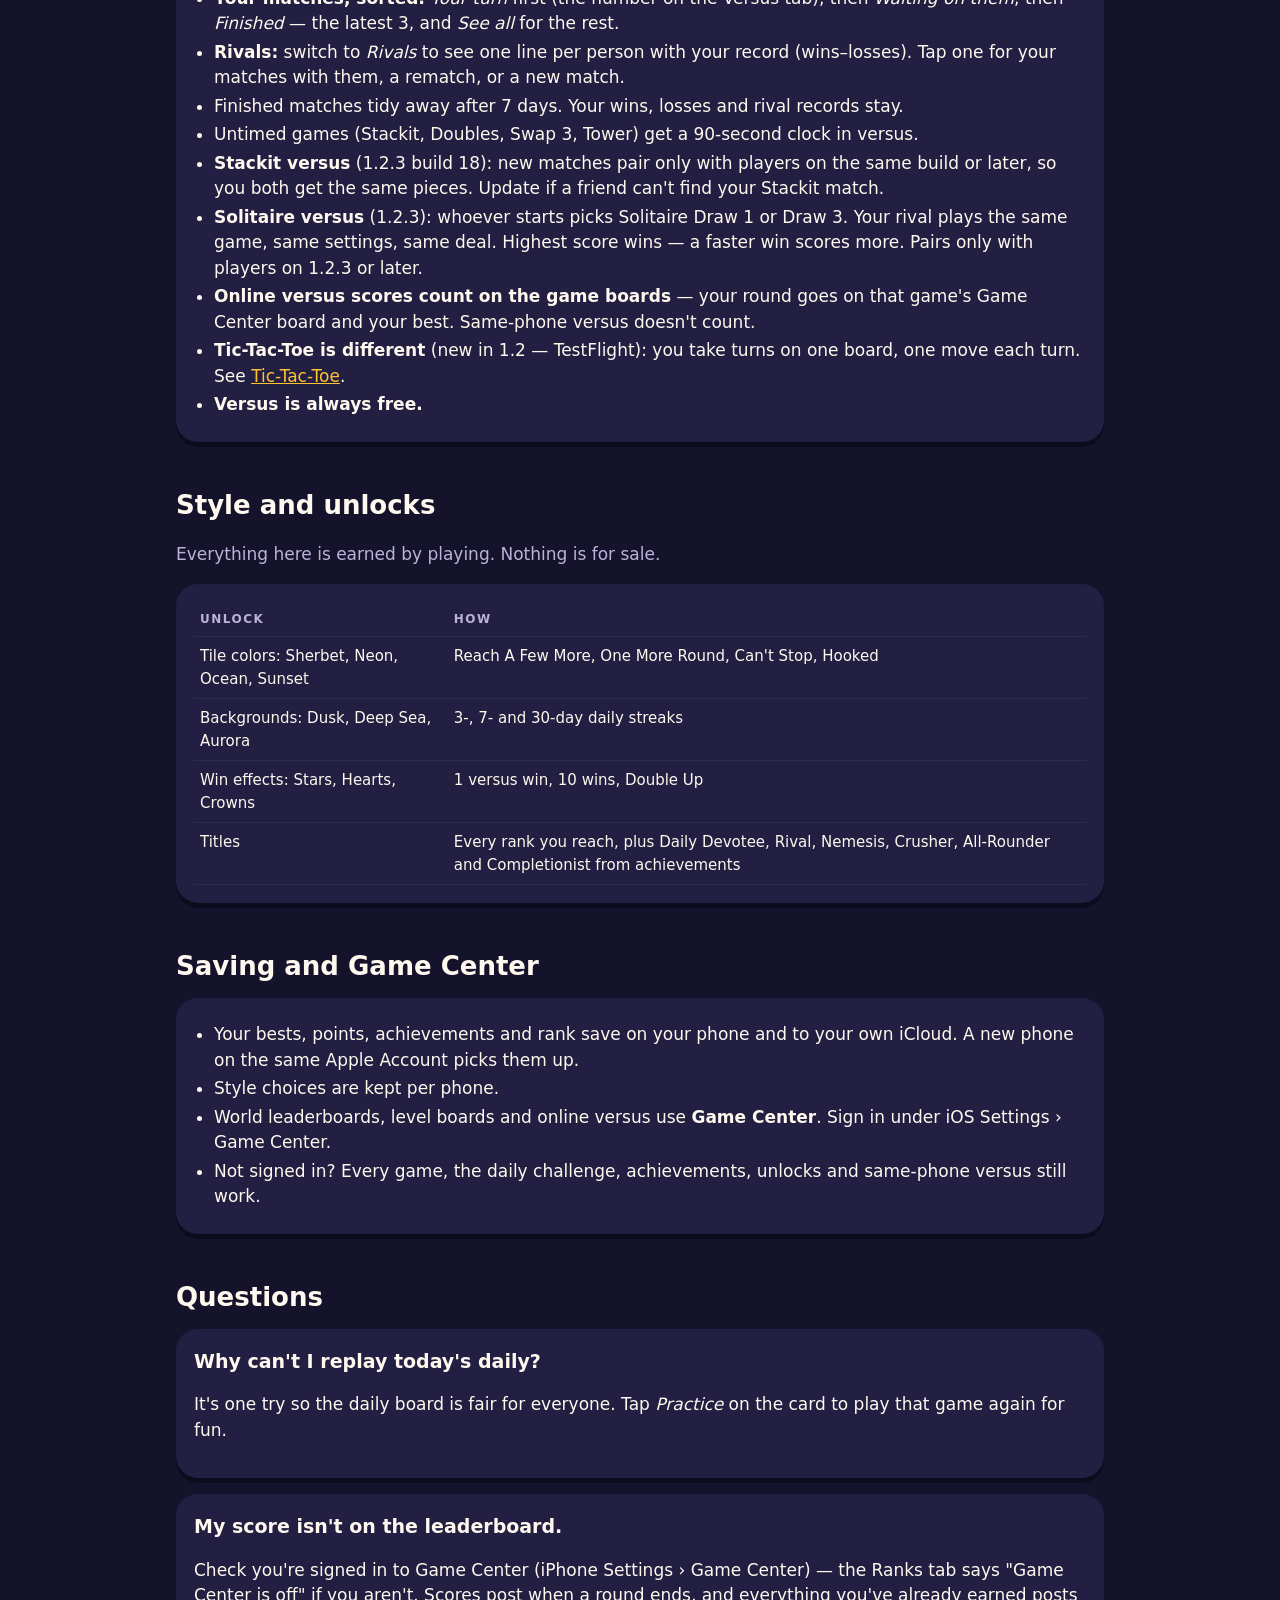
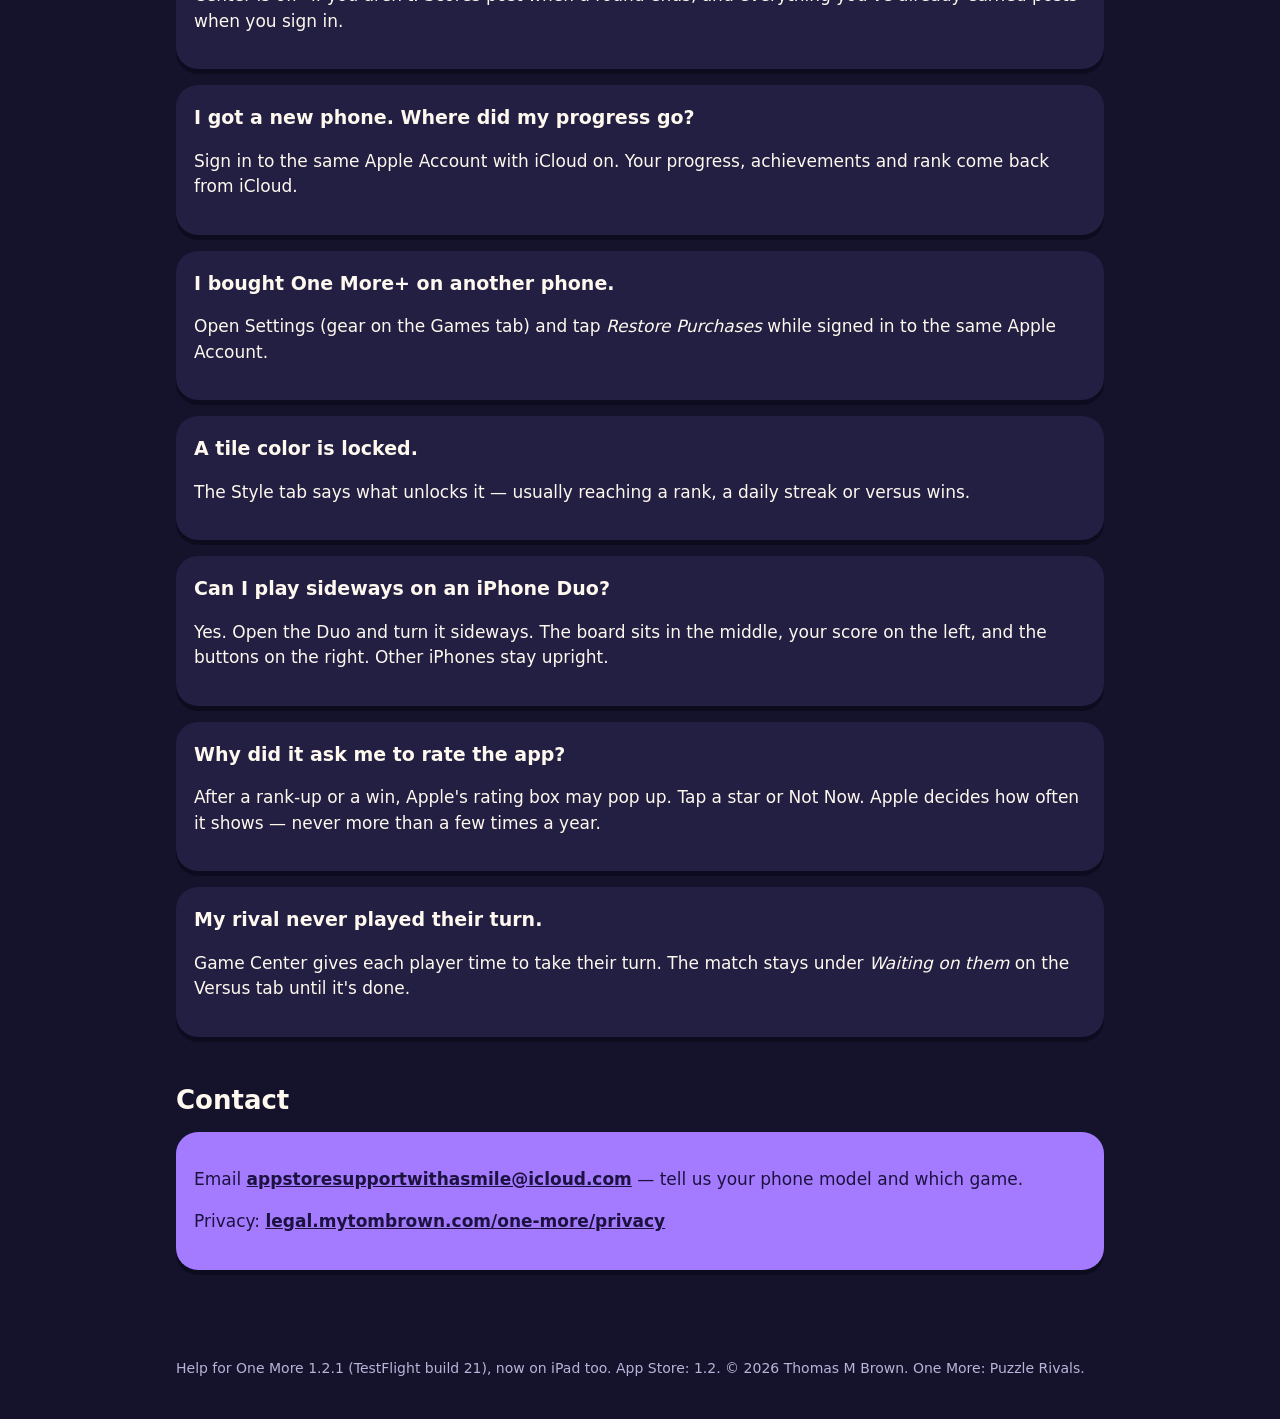
==== commit 8a5ddfbf: "Build 21: 1.2.1 (21) — same as 1.3 (20) renamed 1.2.1, plus Apple's rating pop-up after a rank-up or" ====
--- a/index.html
+++ b/index.html
@@ -260,6 +260,7 @@
       <div class="card"><h3>I bought One More+ on another phone.</h3><p>Open Settings (gear on the Games tab) and tap <em>Restore Purchases</em> while signed in to the same Apple Account.</p></div>
       <div class="card"><h3>A tile color is locked.</h3><p>The Style tab says what unlocks it — usually reaching a rank, a daily streak or versus wins.</p></div>
       <div class="card"><h3>Can I play sideways on an iPhone Duo?</h3><p>Yes. Open the Duo and turn it sideways. The board sits in the middle, your score on the left, and the buttons on the right. Other iPhones stay upright.</p></div>
+      <div class="card"><h3>Why did it ask me to rate the app?</h3><p>After a rank-up or a win, Apple's rating box may pop up. Tap a star or Not Now. Apple decides how often it shows — never more than a few times a year.</p></div>
       <div class="card"><h3>My rival never played their turn.</h3><p>Game Center gives each player time to take their turn. The match stays under <em>Waiting on them</em> on the Versus tab until it's done.</p></div>
     </section>
 
@@ -272,6 +273,6 @@
     </section>
   </main>
 
-  <footer>Help for One More 1.3 (TestFlight build 20), now on iPad too. App Store: 1.2. © 2026 Thomas M Brown. One More: Puzzle Rivals.</footer>
+  <footer>Help for One More 1.2.1 (TestFlight build 21), now on iPad too. App Store: 1.2. © 2026 Thomas M Brown. One More: Puzzle Rivals.</footer>
 </body>
 </html>
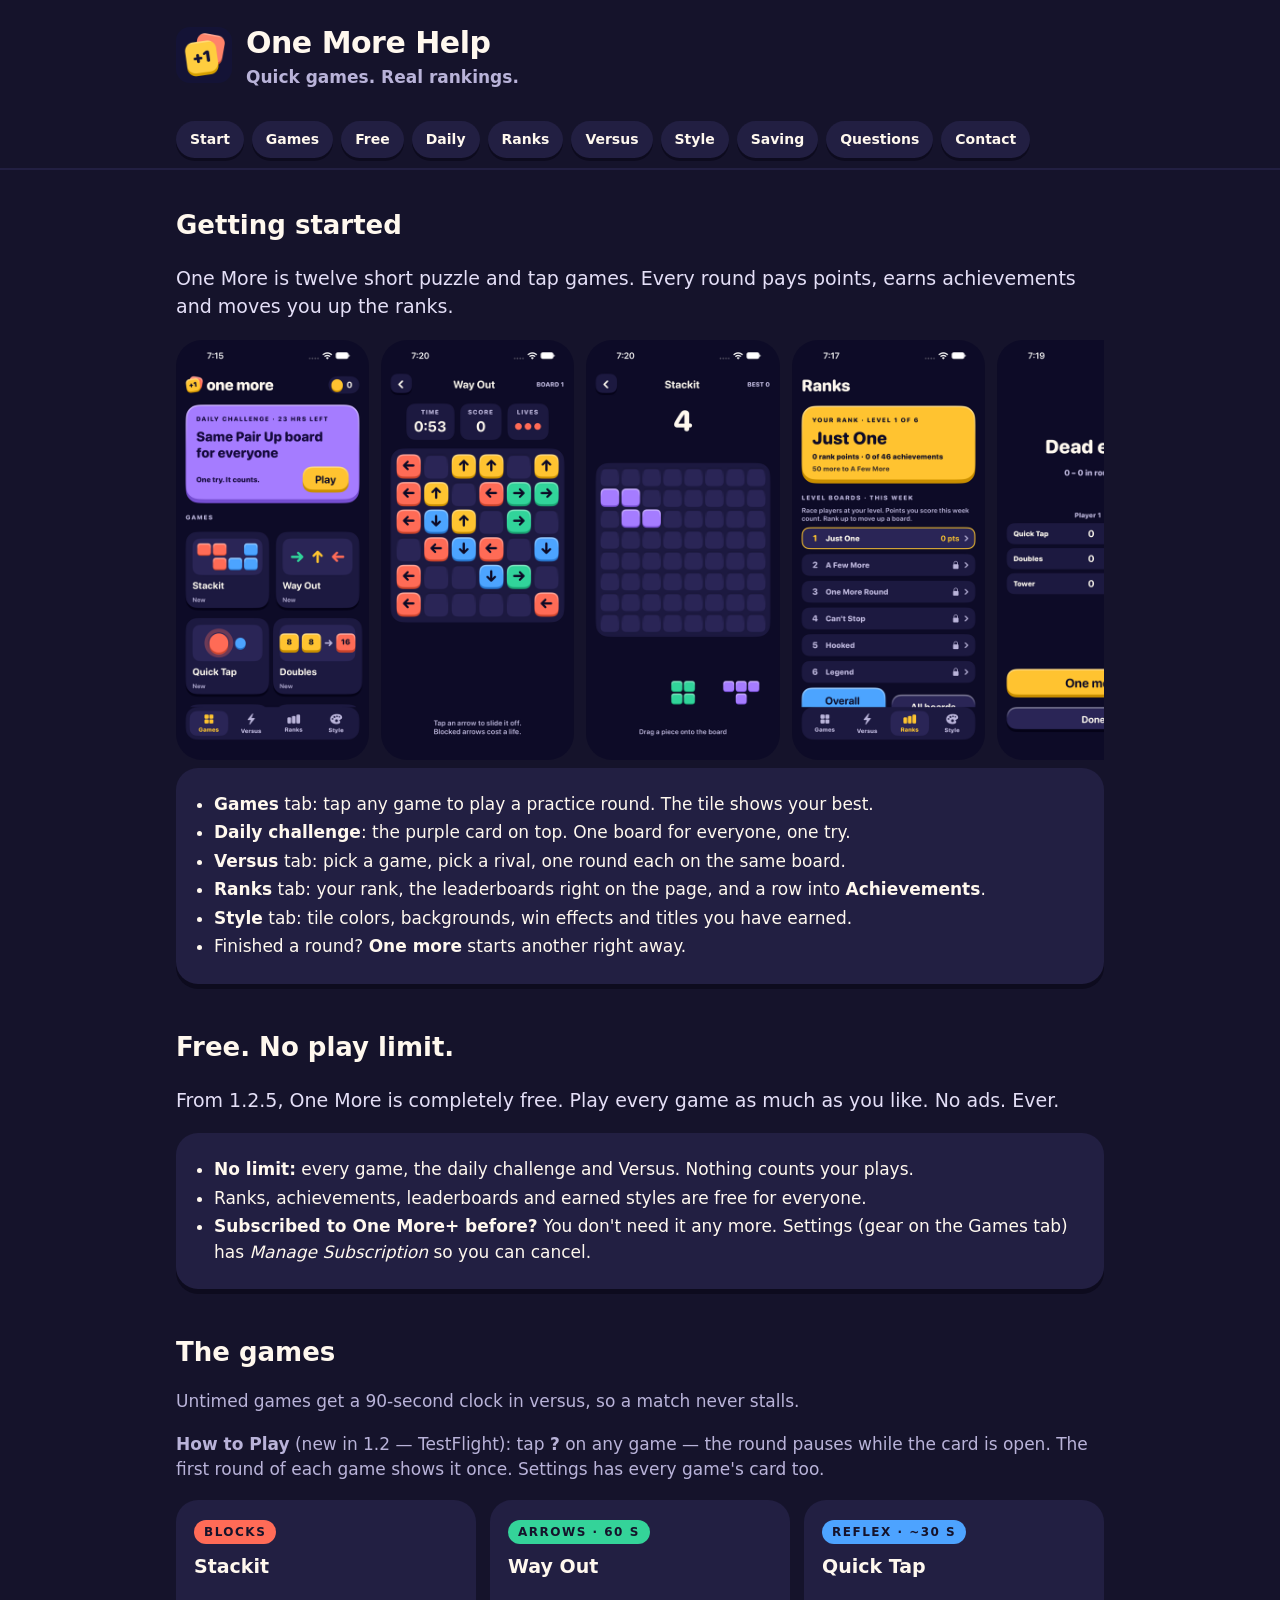
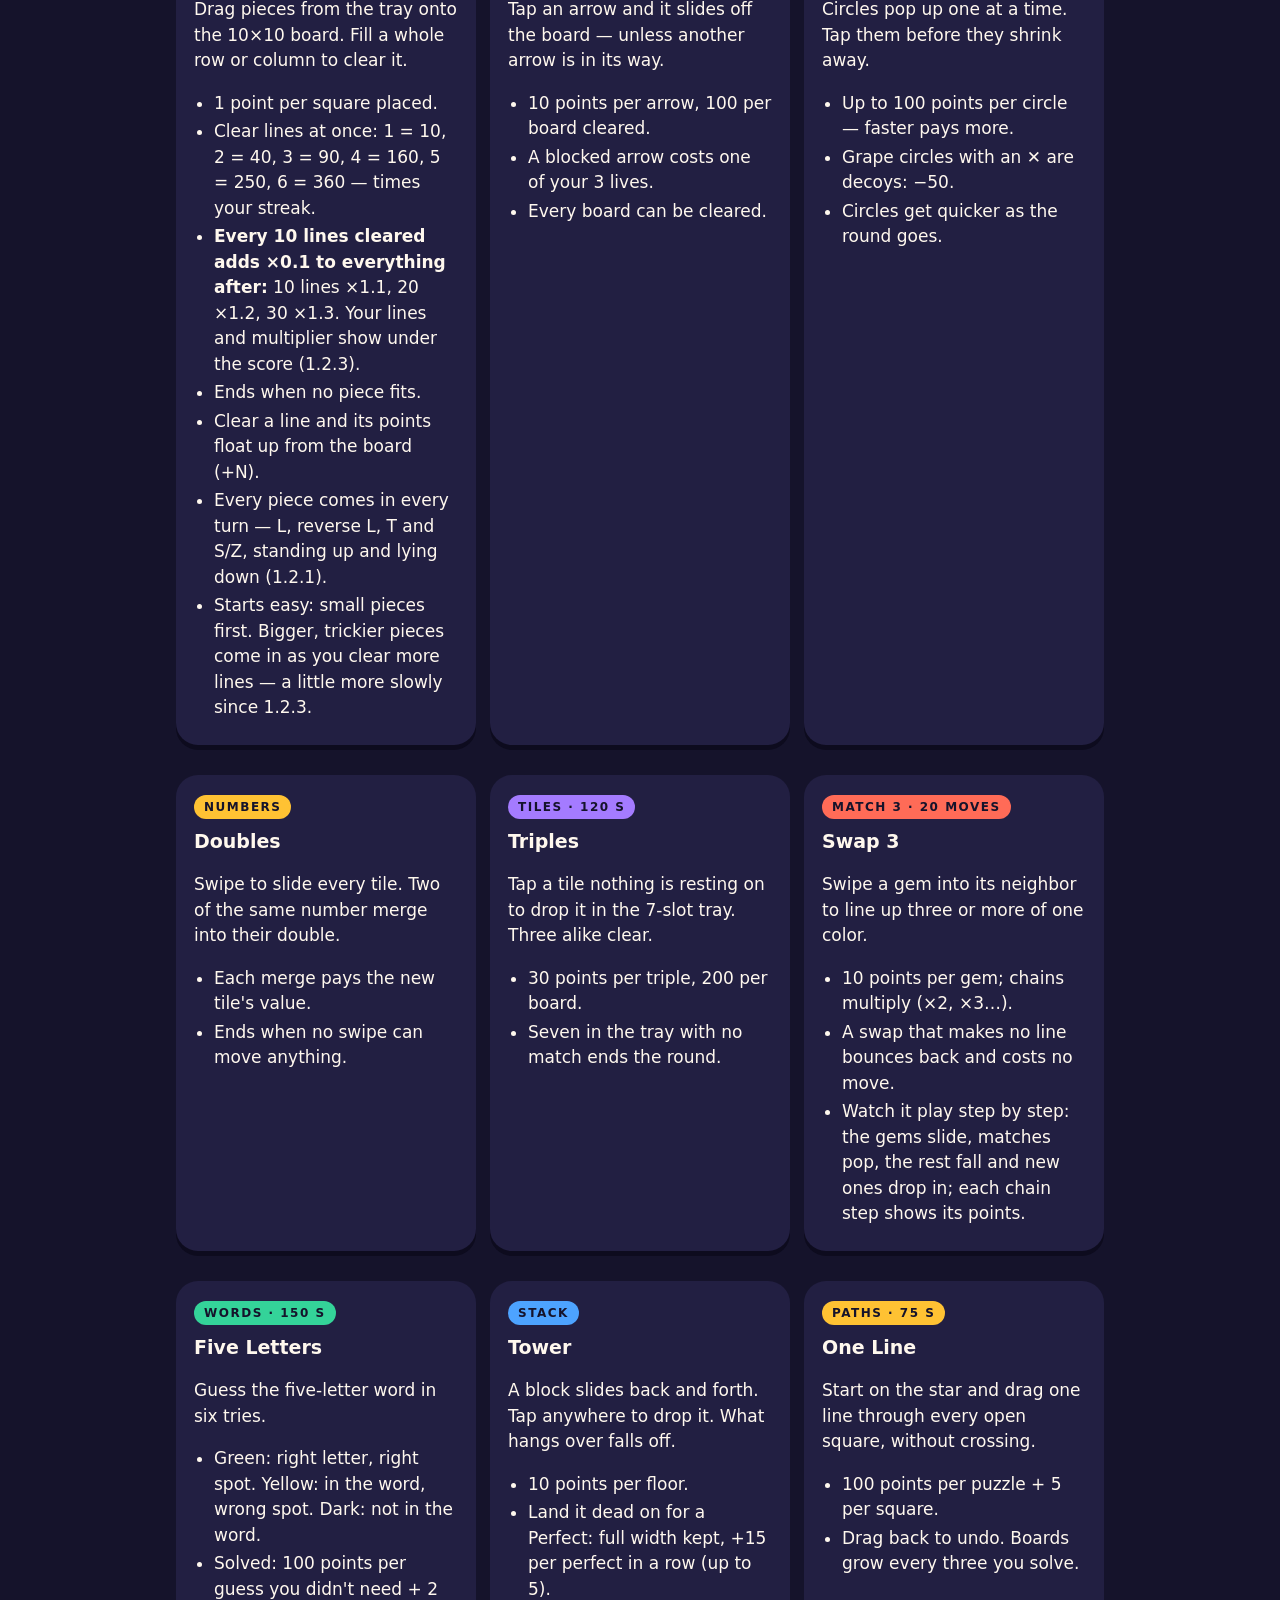
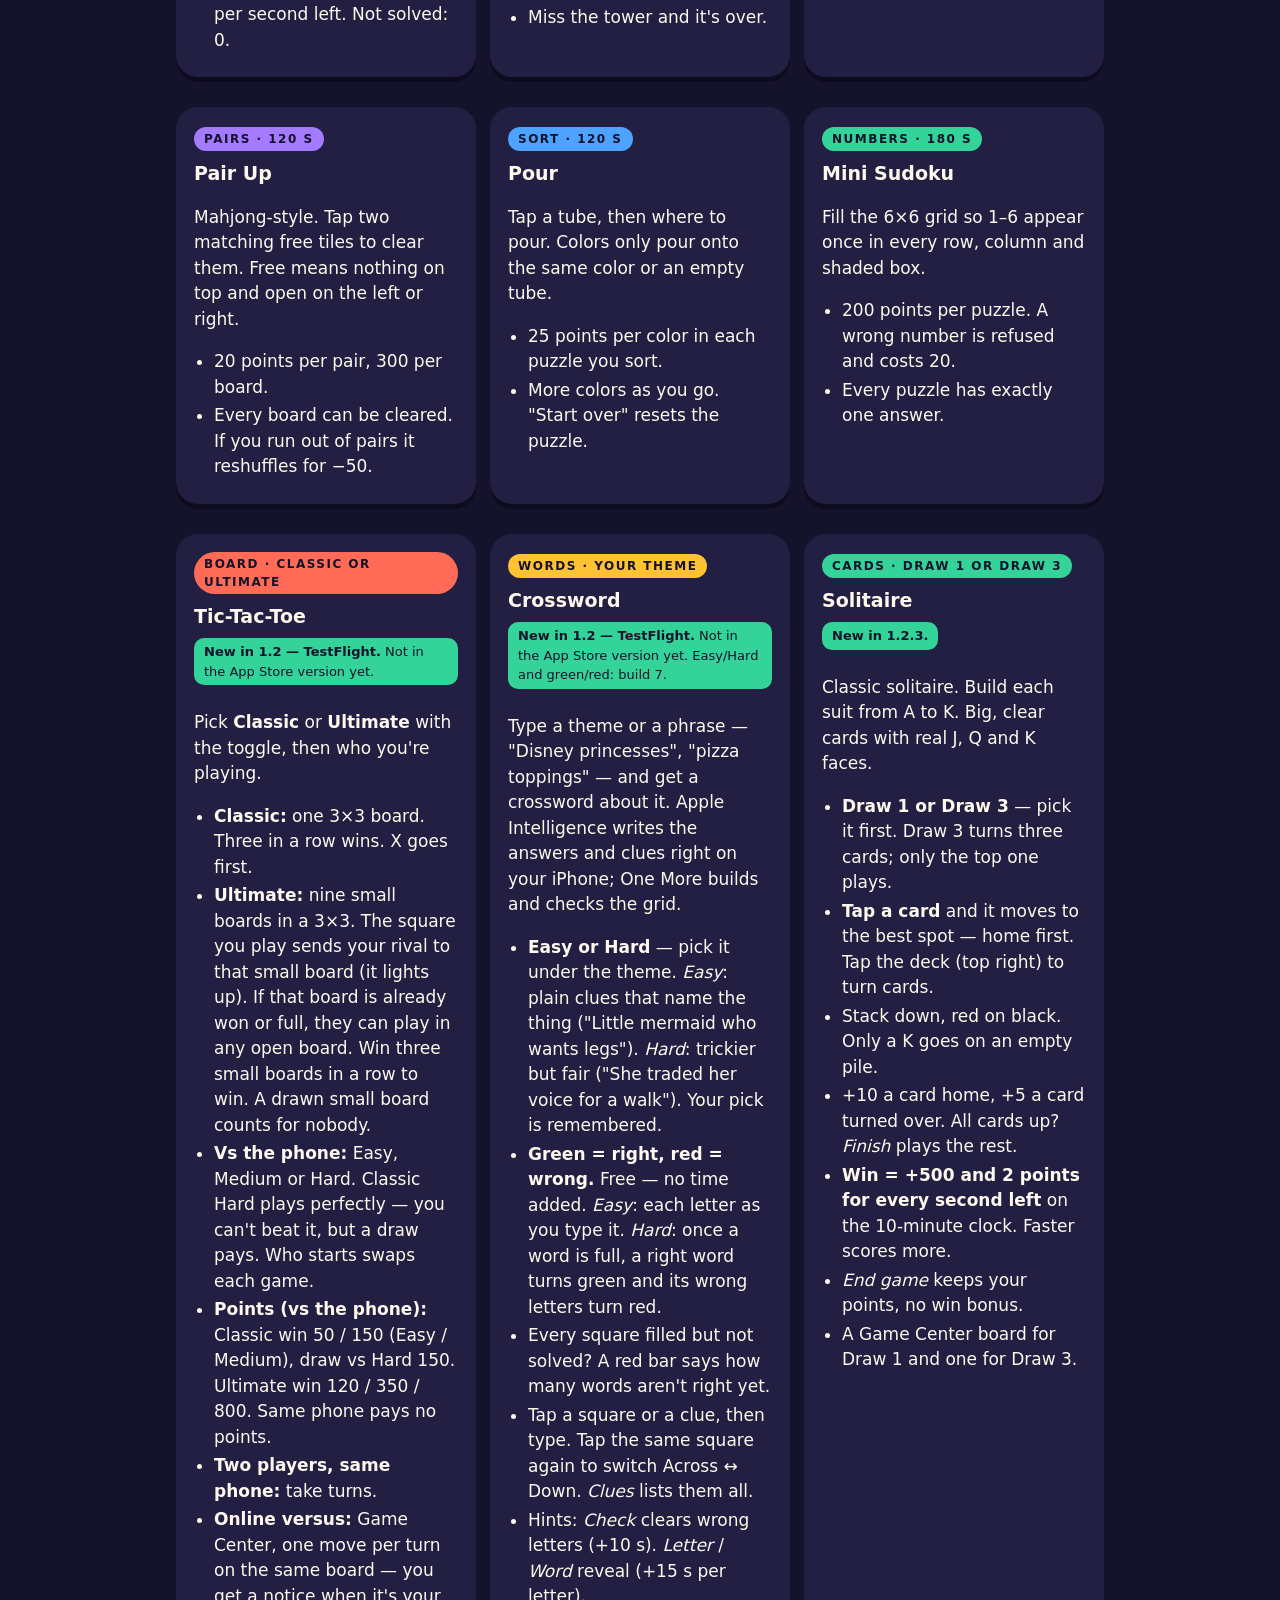
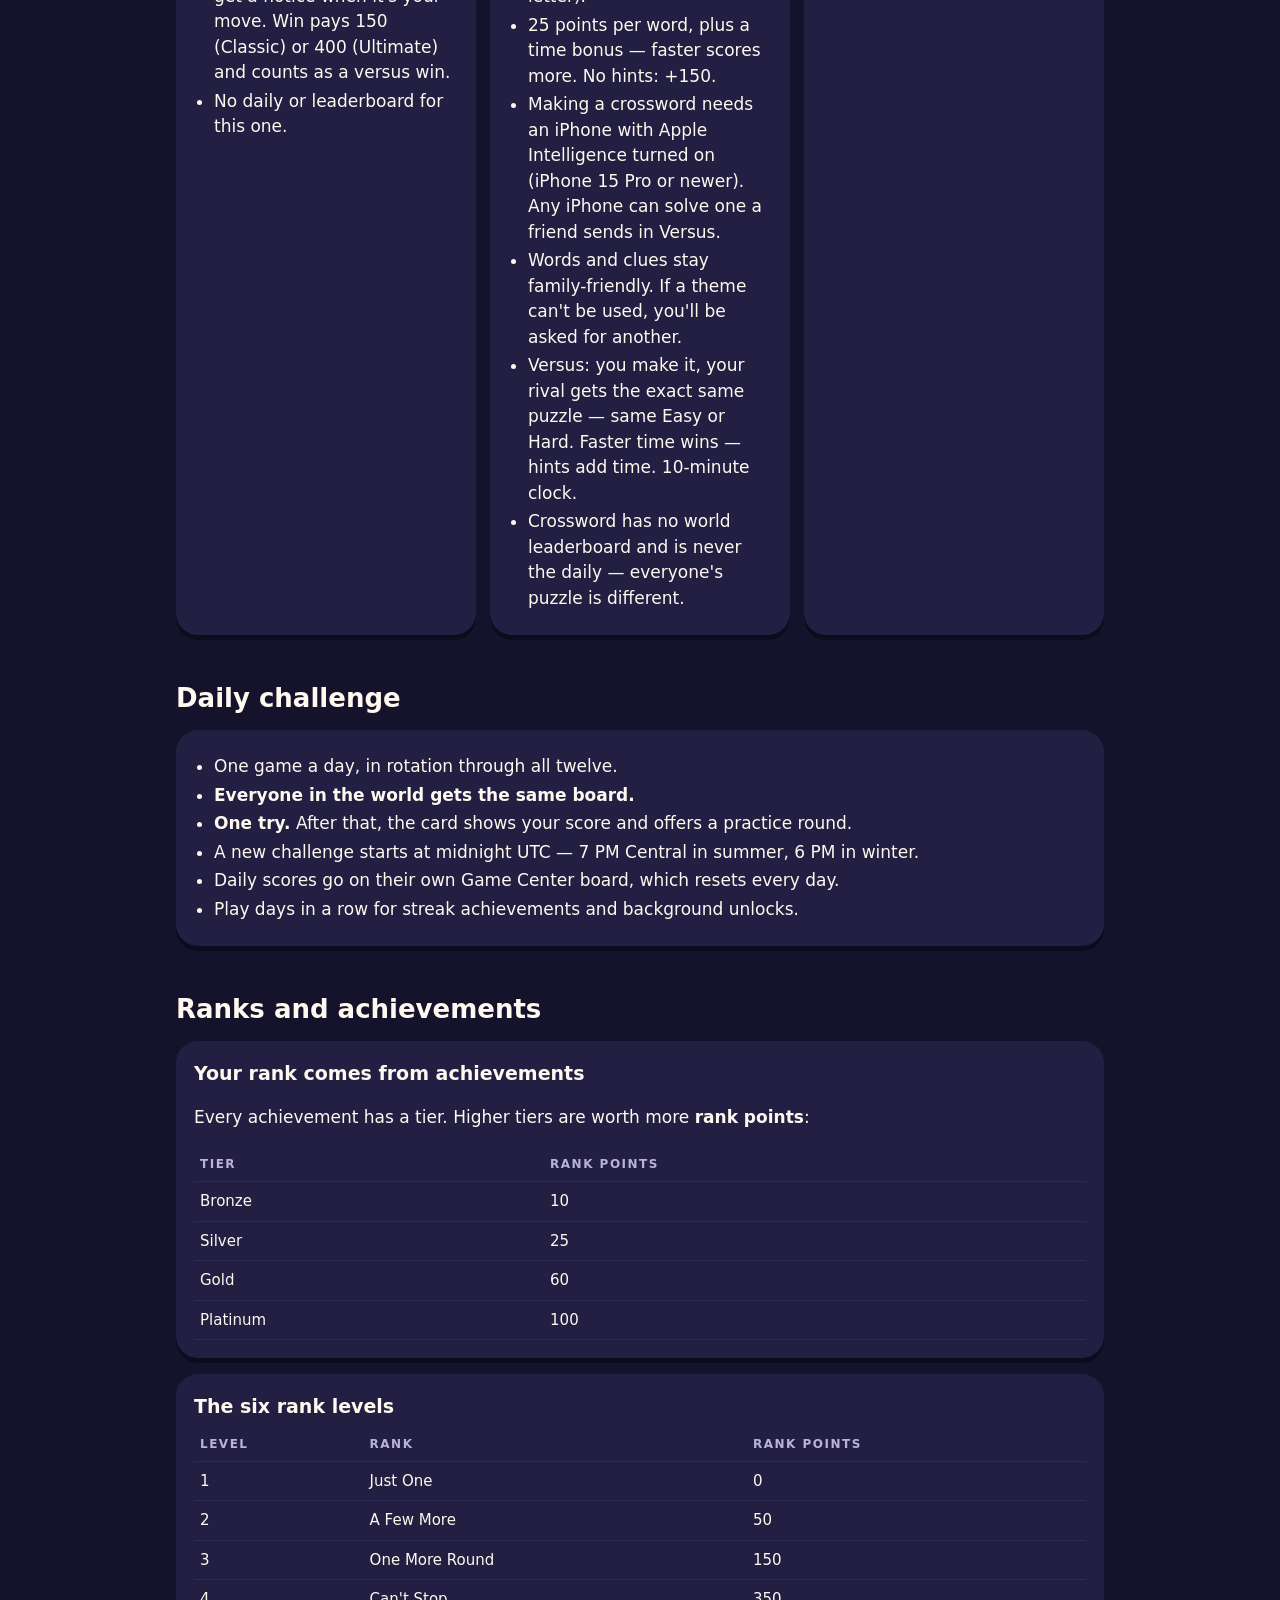
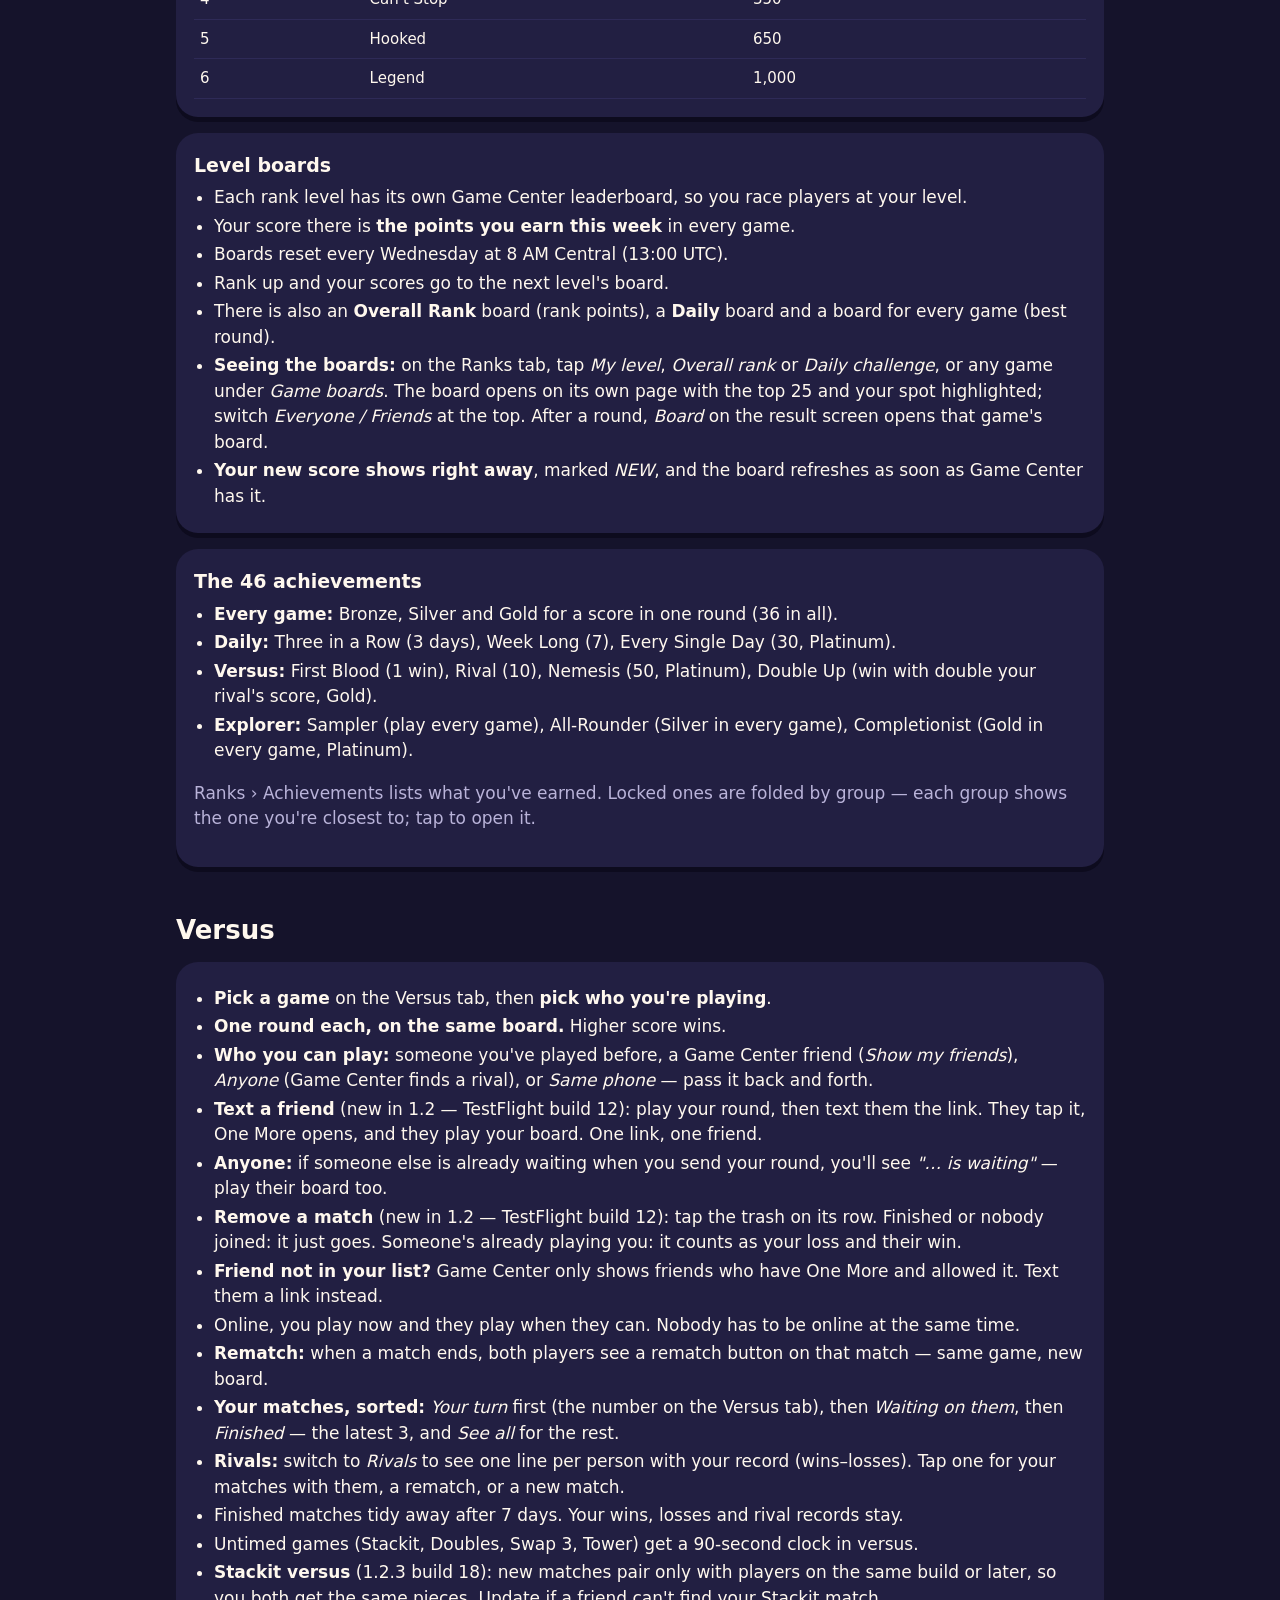
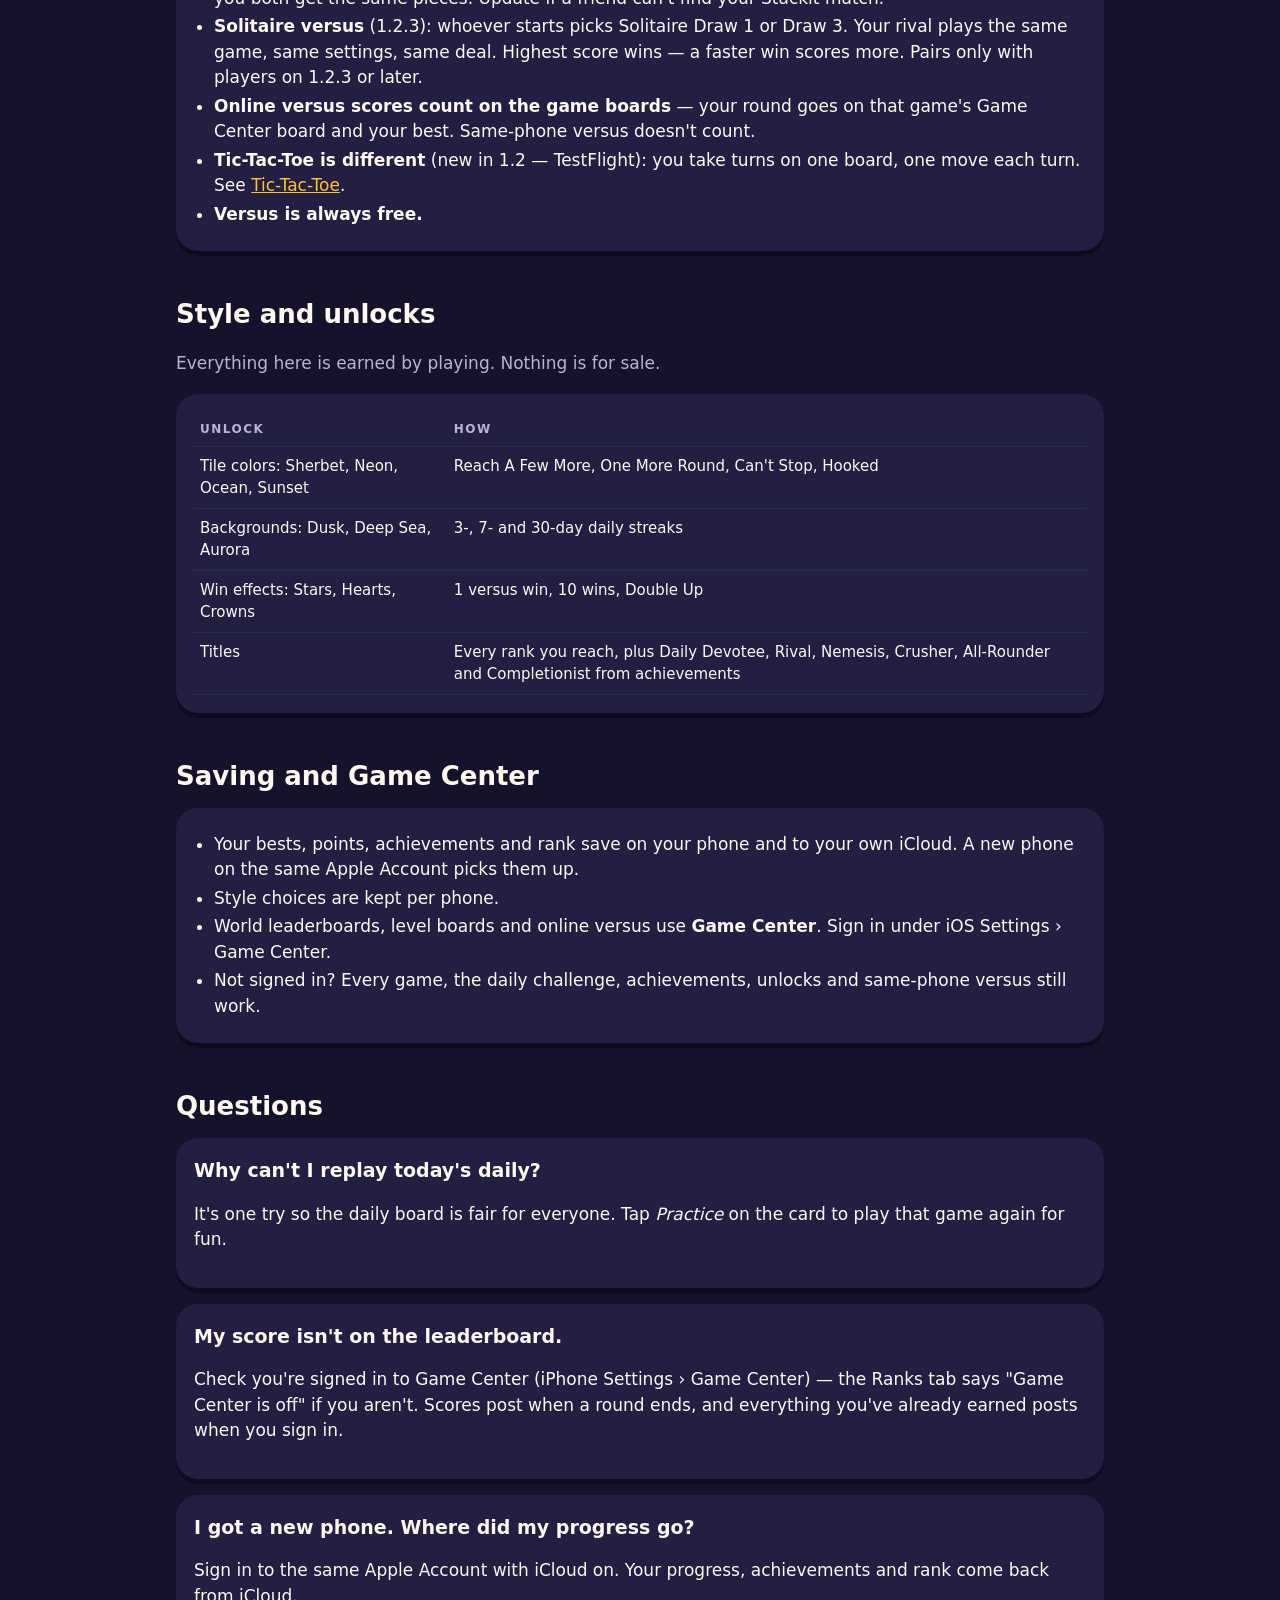
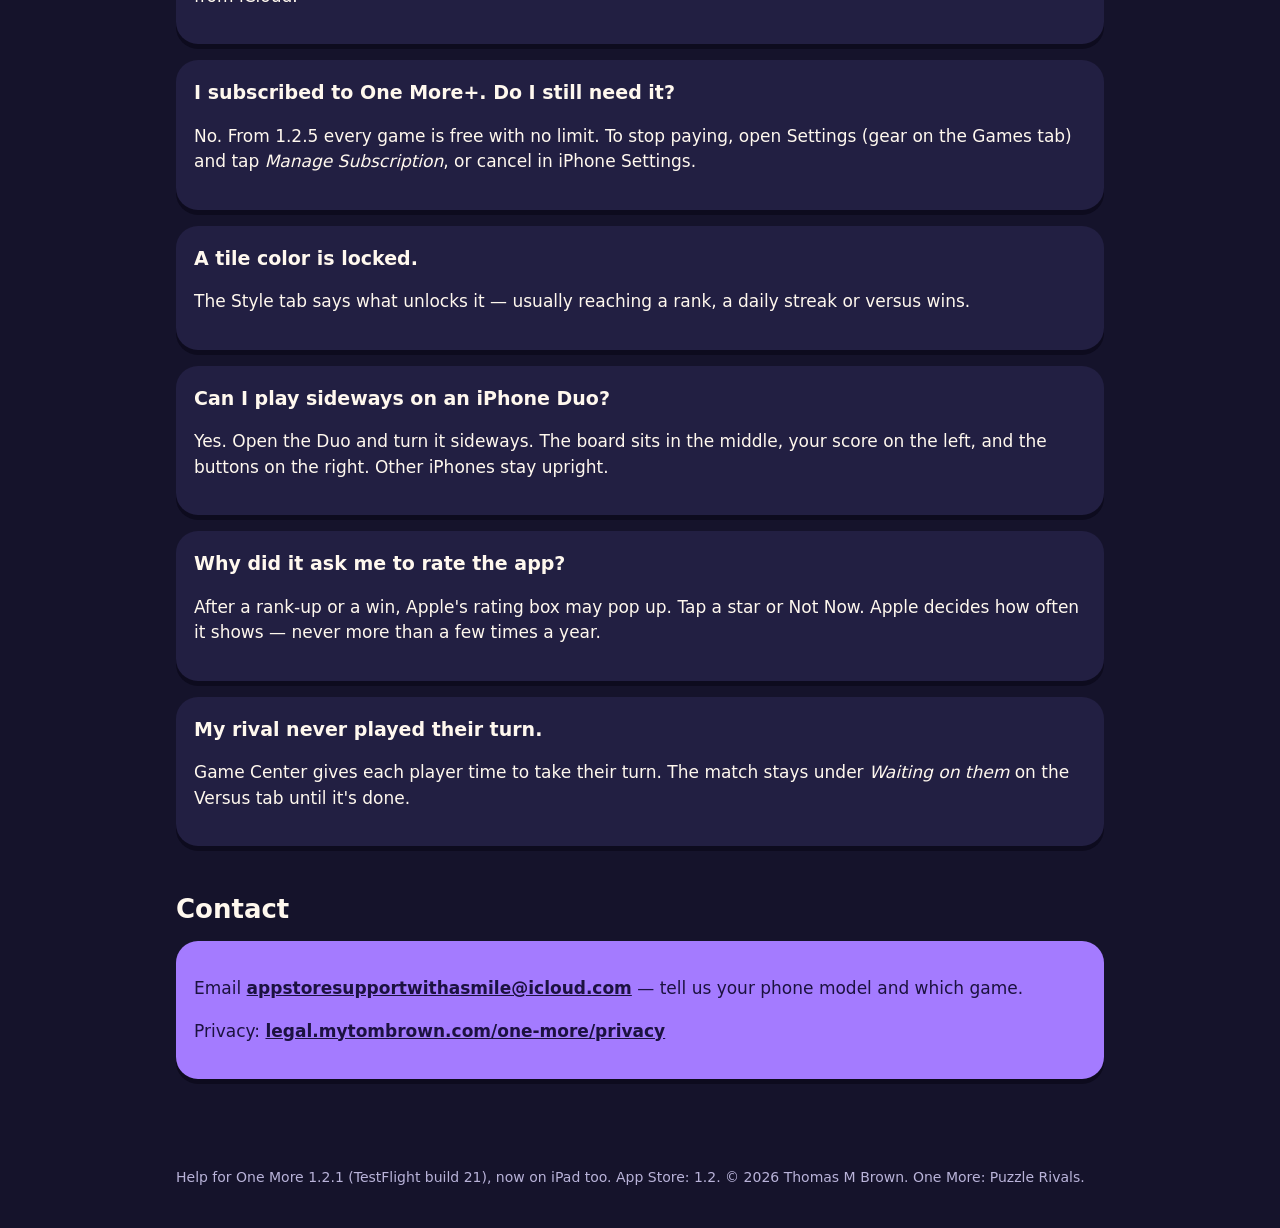
==== commit 83babecf: "OM-1568: 1.2.5 free, no play limit, One More+ hidden (merge with the Build N: commit at upload)" ====
--- a/index.html
+++ b/index.html
@@ -18,7 +18,7 @@
   </header>
 
   <nav aria-label="Sections"><div>
-    <a href="#start">Start</a><a href="#games">Games</a><a href="#plays">Plays</a><a href="#daily">Daily</a><a href="#ranks">Ranks</a>
+    <a href="#start">Start</a><a href="#games">Games</a><a href="#plays">Free</a><a href="#daily">Daily</a><a href="#ranks">Ranks</a>
     <a href="#versus">Versus</a><a href="#style">Style</a><a href="#saving">Saving</a><a href="#faq">Questions</a><a href="#contact">Contact</a>
   </div></nav>
 
@@ -47,17 +47,13 @@
     </section>
 
     <section id="plays">
-      <h2>Free plays and One More+</h2>
-      <p class="lead">Free: every game, 5 plays an hour. No ads. Ever.</p>
-      <div class="card">
-        <ul>
-          <li><strong>A play</strong> is starting a practice round: a game tile, <em>One more</em>, <em>Practice</em> on the daily card, or <em>Play</em> on Ranks. It is used when the round starts.</li>
-          <li><strong>The daily challenge and Versus never use a play.</strong></li>
-          <li>Each play comes back one hour after you used it. The Games tab shows plays left and when the next one returns.</li>
-          <li>Out of plays? The sheet offers the daily, Versus, or One More+.</li>
-          <li><strong>One More+</strong>: unlimited plays — $1.99 a month or $9.99 a year. Renews automatically; cancel any time in iPhone Settings.</li>
-          <li>Ranks, achievements, leaderboards and earned styles stay free for everyone.</li>
-          <li><strong>Settings</strong> (gear on the Games tab): your One More+ status, <em>Manage Subscription</em> and <em>Restore Purchases</em>.</li>
+      <h2>Free. No play limit.</h2>
+      <p class="lead">From 1.2.5, One More is completely free. Play every game as much as you like. No ads. Ever.</p>
+      <div class="card">
+        <ul>
+          <li><strong>No limit:</strong> every game, the daily challenge and Versus. Nothing counts your plays.</li>
+          <li>Ranks, achievements, leaderboards and earned styles are free for everyone.</li>
+          <li><strong>Subscribed to One More+ before?</strong> You don't need it any more. Settings (gear on the Games tab) has <em>Manage Subscription</em> so you can cancel.</li>
         </ul>
       </div>
     </section>
@@ -112,7 +108,7 @@
           <li><strong>Points (vs the phone):</strong> Classic win 50 / 150 (Easy / Medium), draw vs Hard 150. Ultimate win 120 / 350 / 800. Same phone pays no points.</li>
           <li><strong>Two players, same phone:</strong> take turns.</li>
           <li><strong>Online versus:</strong> Game Center, one move per turn on the same board — you get a notice when it's your move. Win pays 150 (Classic) or 400 (Ultimate) and counts as a versus win.</li>
-          <li>Vs the phone and same phone use a play. Online versus never does. No daily or leaderboard for this one.</li></ul></div>
+          <li>No daily or leaderboard for this one.</li></ul></div>
         <div class="card" id="crossword"><span class="tag sun">WORDS · YOUR THEME</span><h3>Crossword</h3>
           <p class="new"><strong>New in 1.2 — TestFlight.</strong> Not in the App Store version yet. Easy/Hard and green/red: build 7.</p>
           <p>Type a theme or a phrase — "Disney princesses", "pizza toppings" — and get a crossword about it. Apple Intelligence writes the answers and clues right on your iPhone; One More builds and checks the grid.</p>
@@ -257,7 +253,7 @@
       <div class="card"><h3>Why can't I replay today's daily?</h3><p>It's one try so the daily board is fair for everyone. Tap <em>Practice</em> on the card to play that game again for fun.</p></div>
       <div class="card"><h3>My score isn't on the leaderboard.</h3><p>Check you're signed in to Game Center (iPhone Settings › Game Center) — the Ranks tab says "Game Center is off" if you aren't. Scores post when a round ends, and everything you've already earned posts when you sign in.</p></div>
       <div class="card"><h3>I got a new phone. Where did my progress go?</h3><p>Sign in to the same Apple Account with iCloud on. Your progress, achievements and rank come back from iCloud.</p></div>
-      <div class="card"><h3>I bought One More+ on another phone.</h3><p>Open Settings (gear on the Games tab) and tap <em>Restore Purchases</em> while signed in to the same Apple Account.</p></div>
+      <div class="card"><h3>I subscribed to One More+. Do I still need it?</h3><p>No. From 1.2.5 every game is free with no limit. To stop paying, open Settings (gear on the Games tab) and tap <em>Manage Subscription</em>, or cancel in iPhone Settings.</p></div>
       <div class="card"><h3>A tile color is locked.</h3><p>The Style tab says what unlocks it — usually reaching a rank, a daily streak or versus wins.</p></div>
       <div class="card"><h3>Can I play sideways on an iPhone Duo?</h3><p>Yes. Open the Duo and turn it sideways. The board sits in the middle, your score on the left, and the buttons on the right. Other iPhones stay upright.</p></div>
       <div class="card"><h3>Why did it ask me to rate the app?</h3><p>After a rank-up or a win, Apple's rating box may pop up. Tap a star or Not Now. Apple decides how often it shows — never more than a few times a year.</p></div>
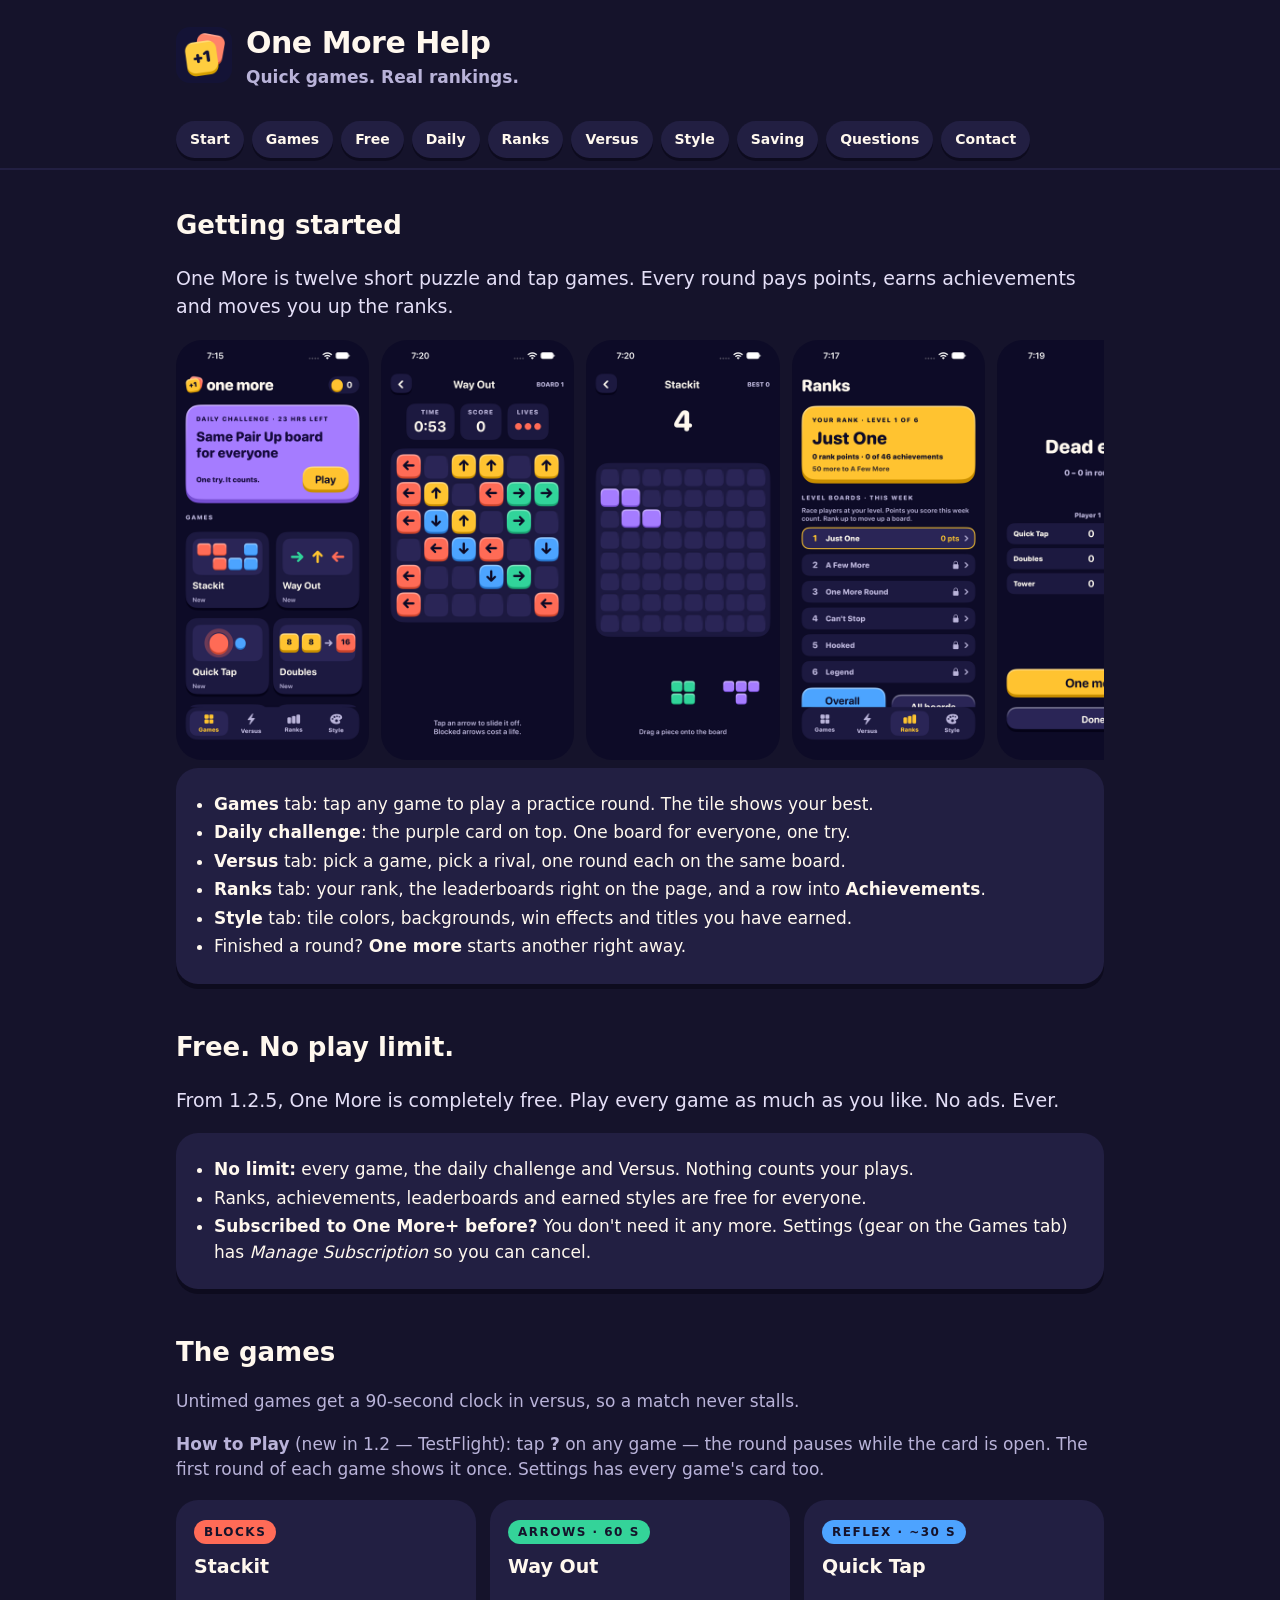
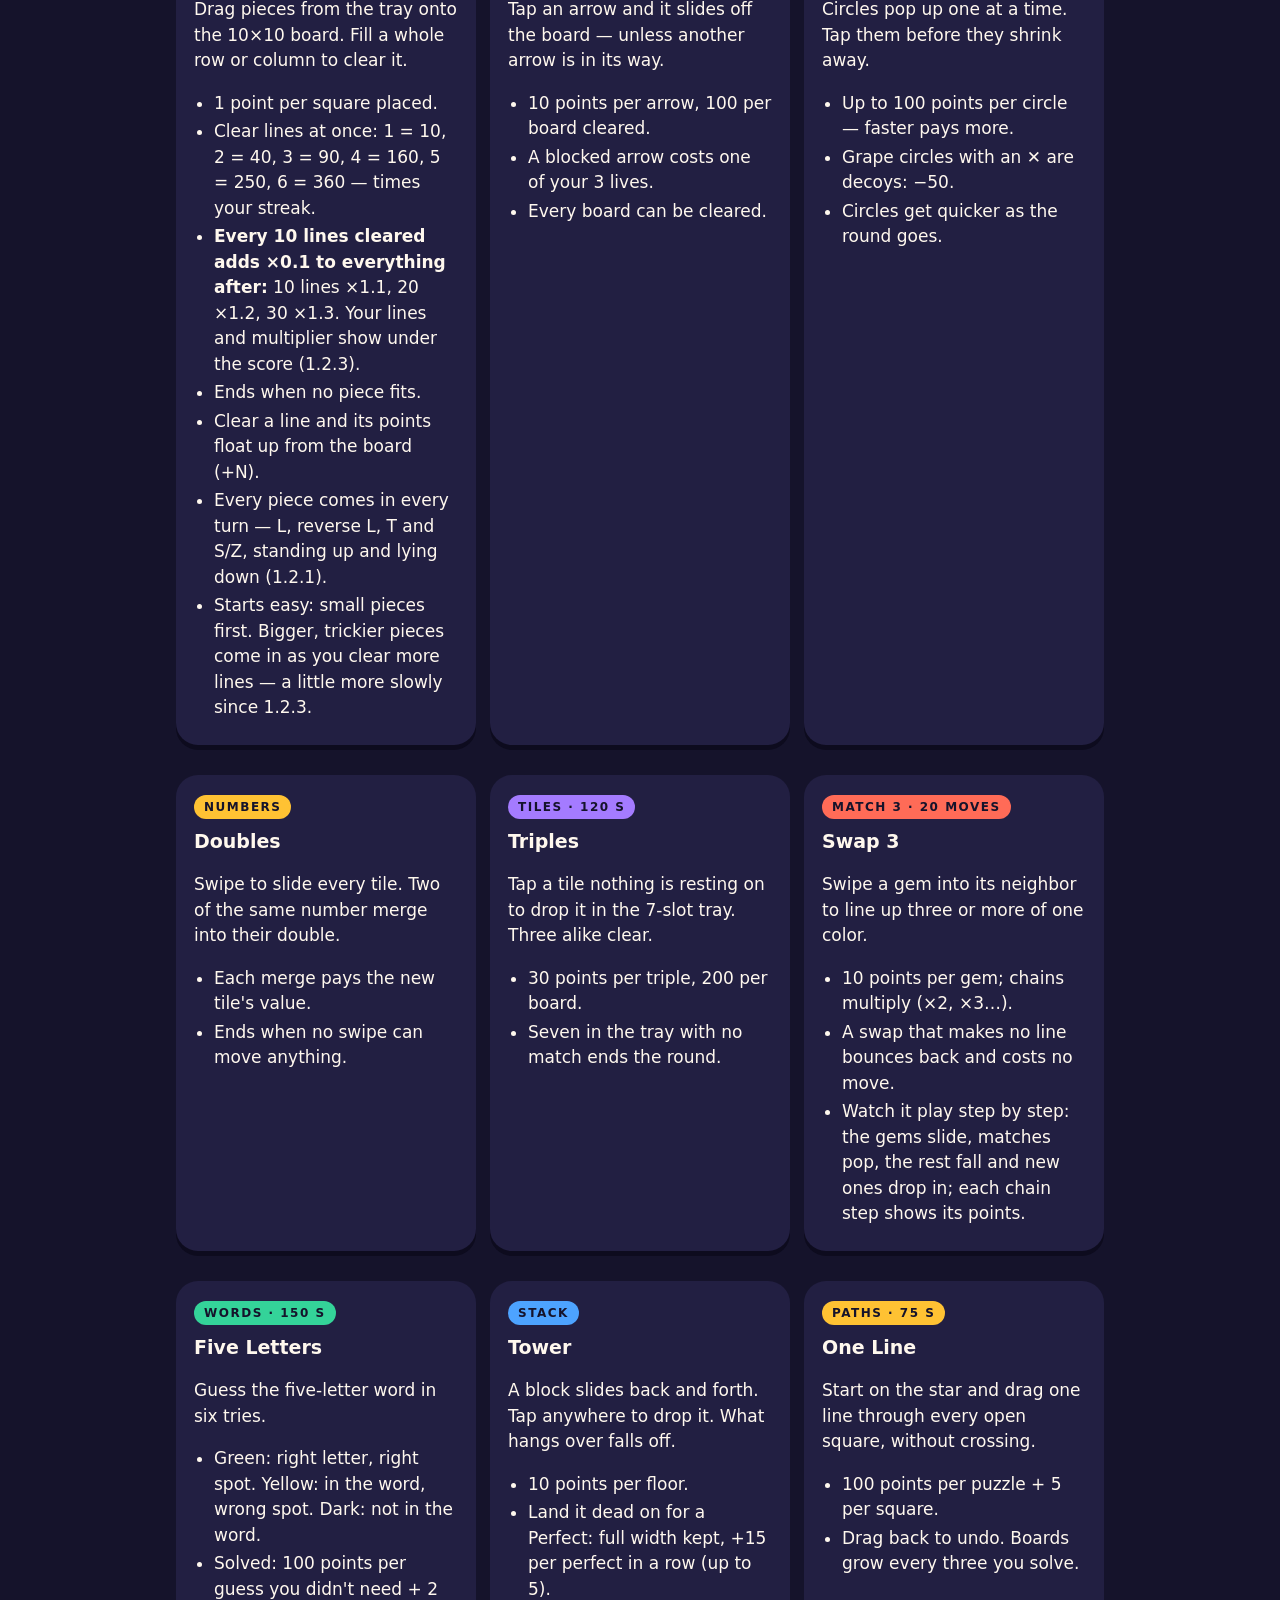
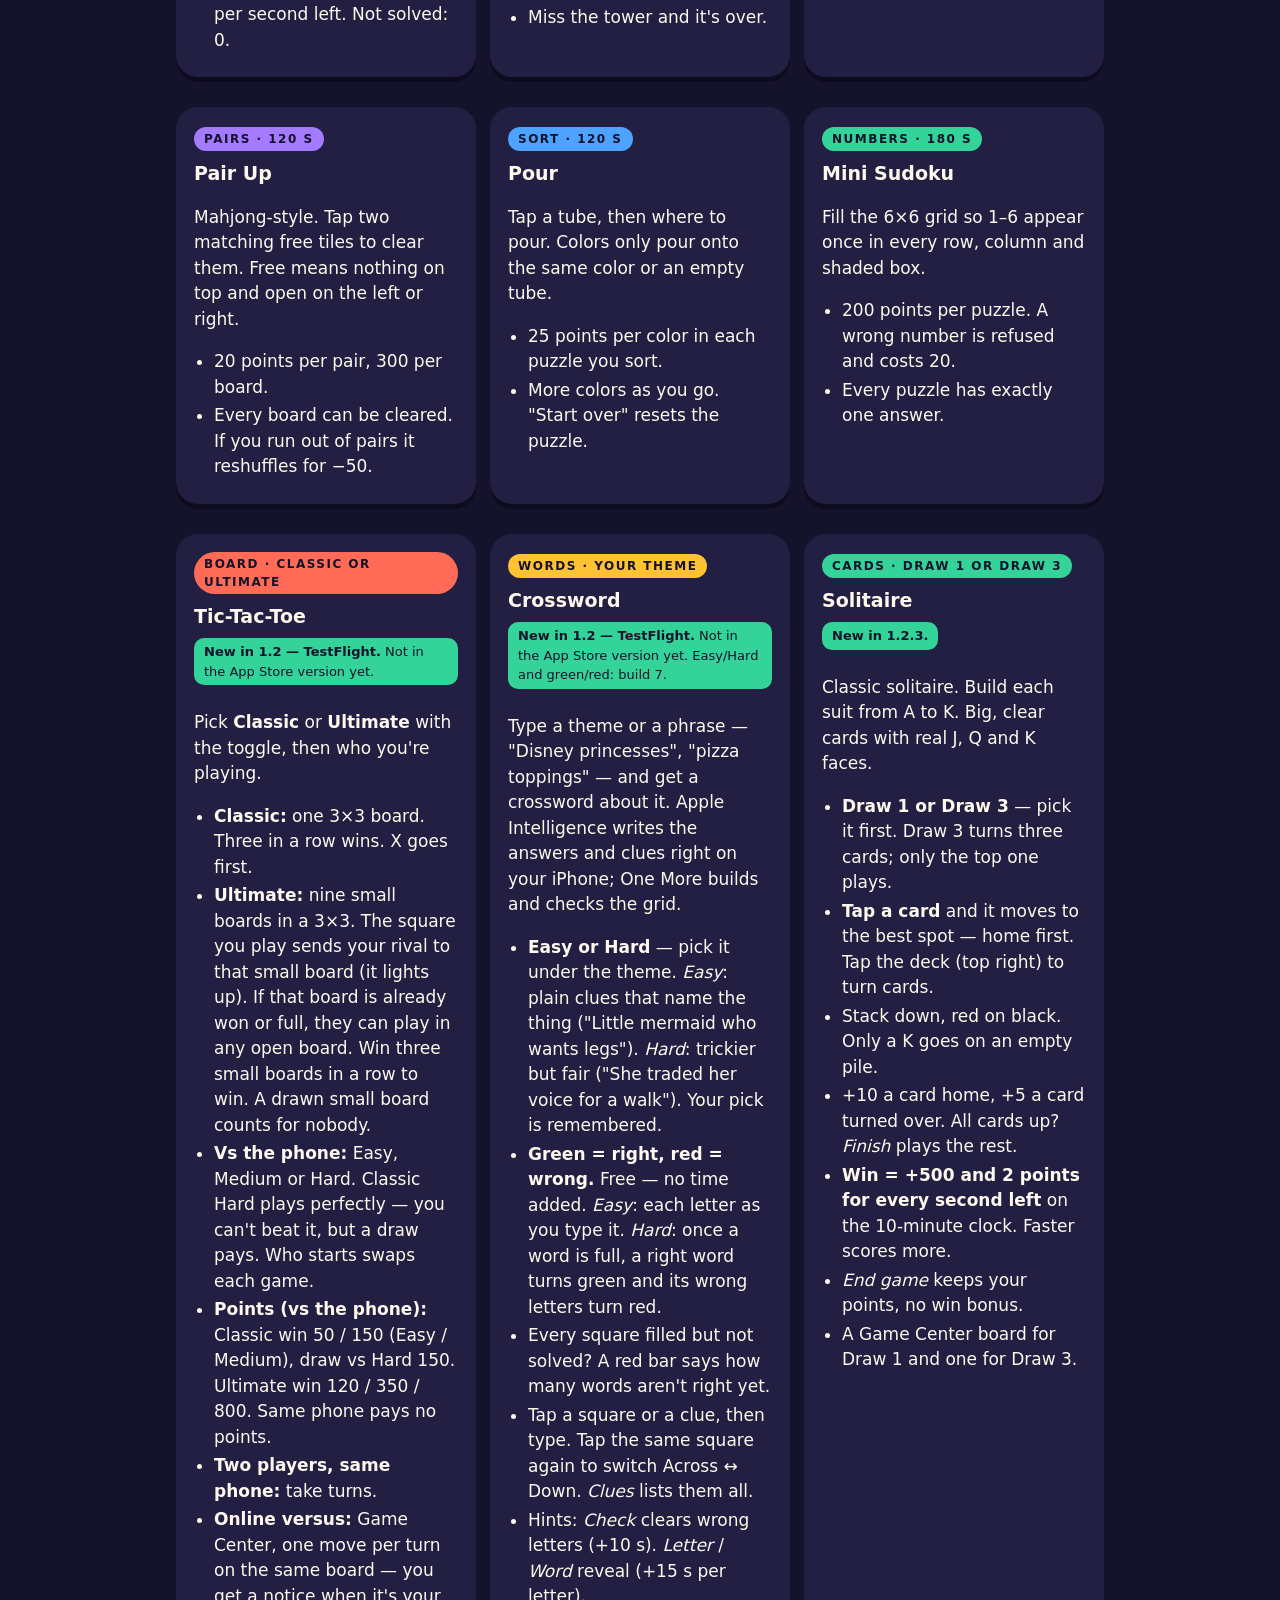
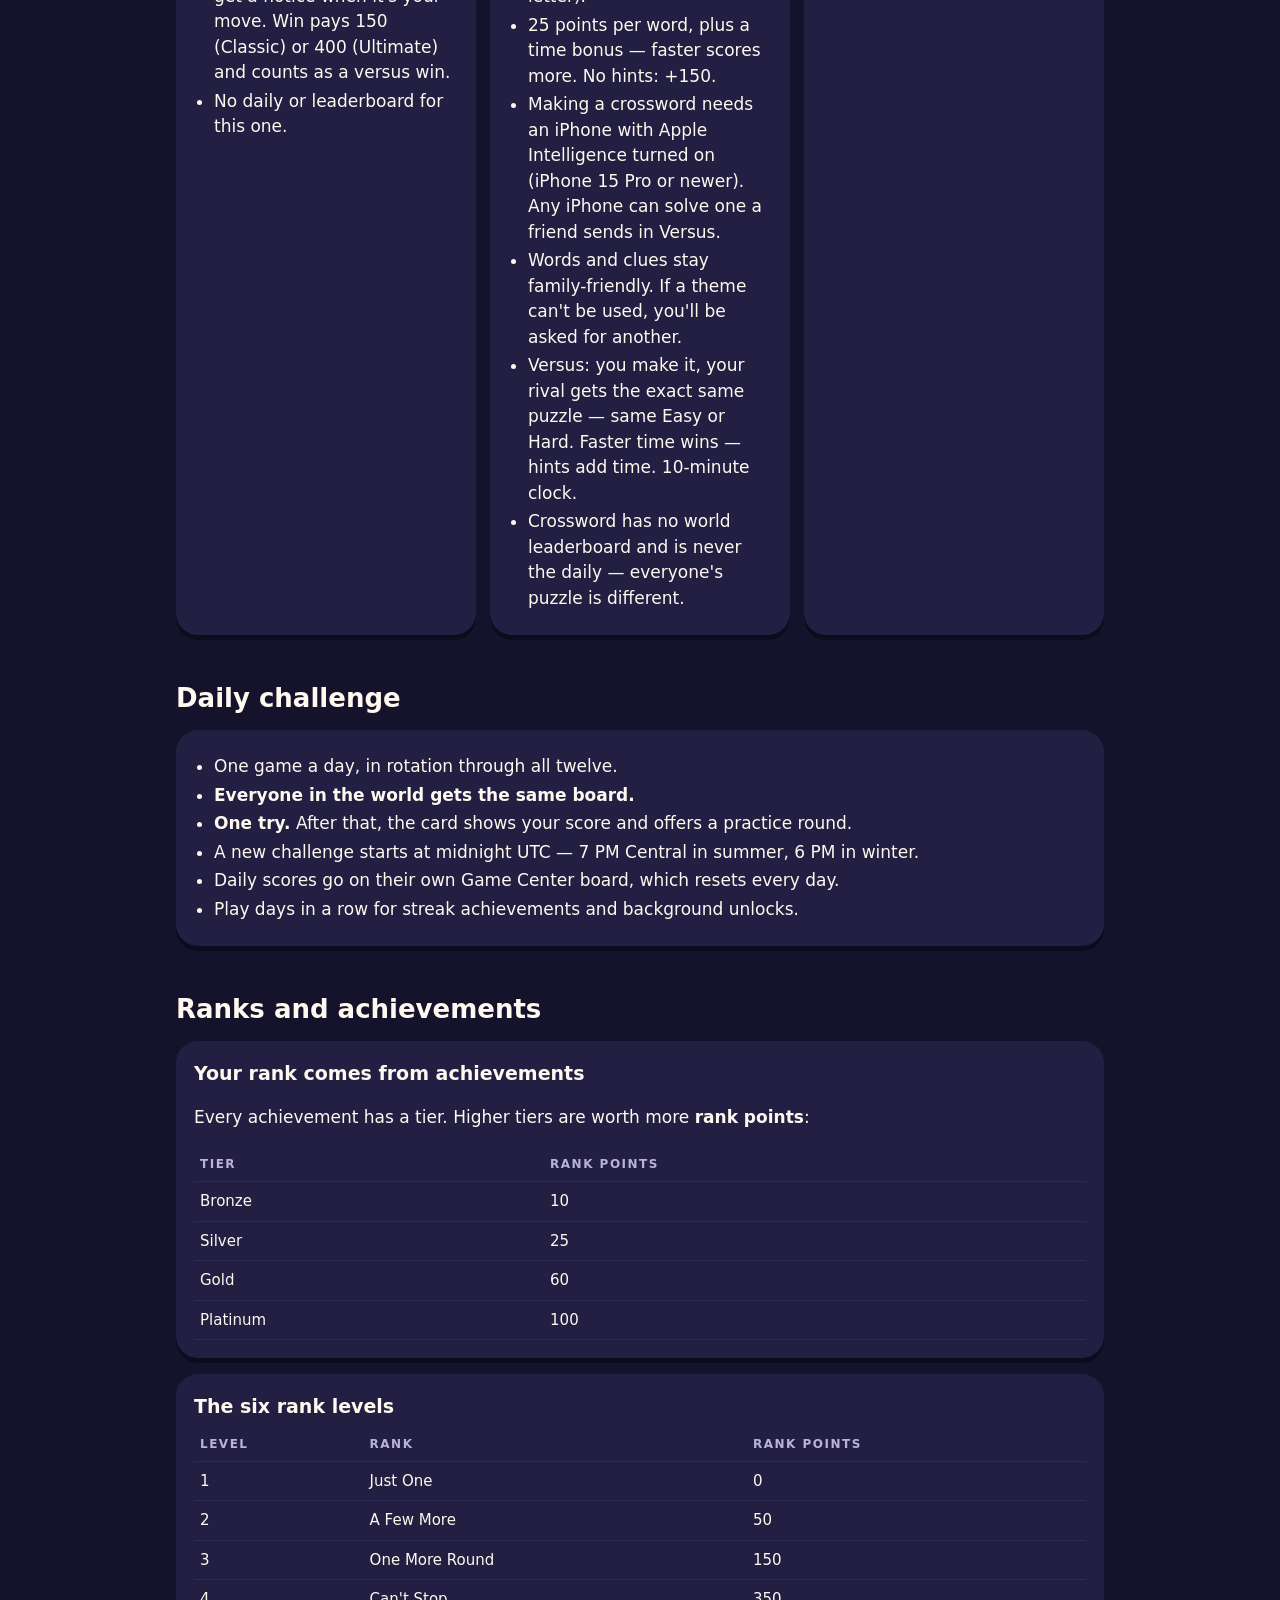
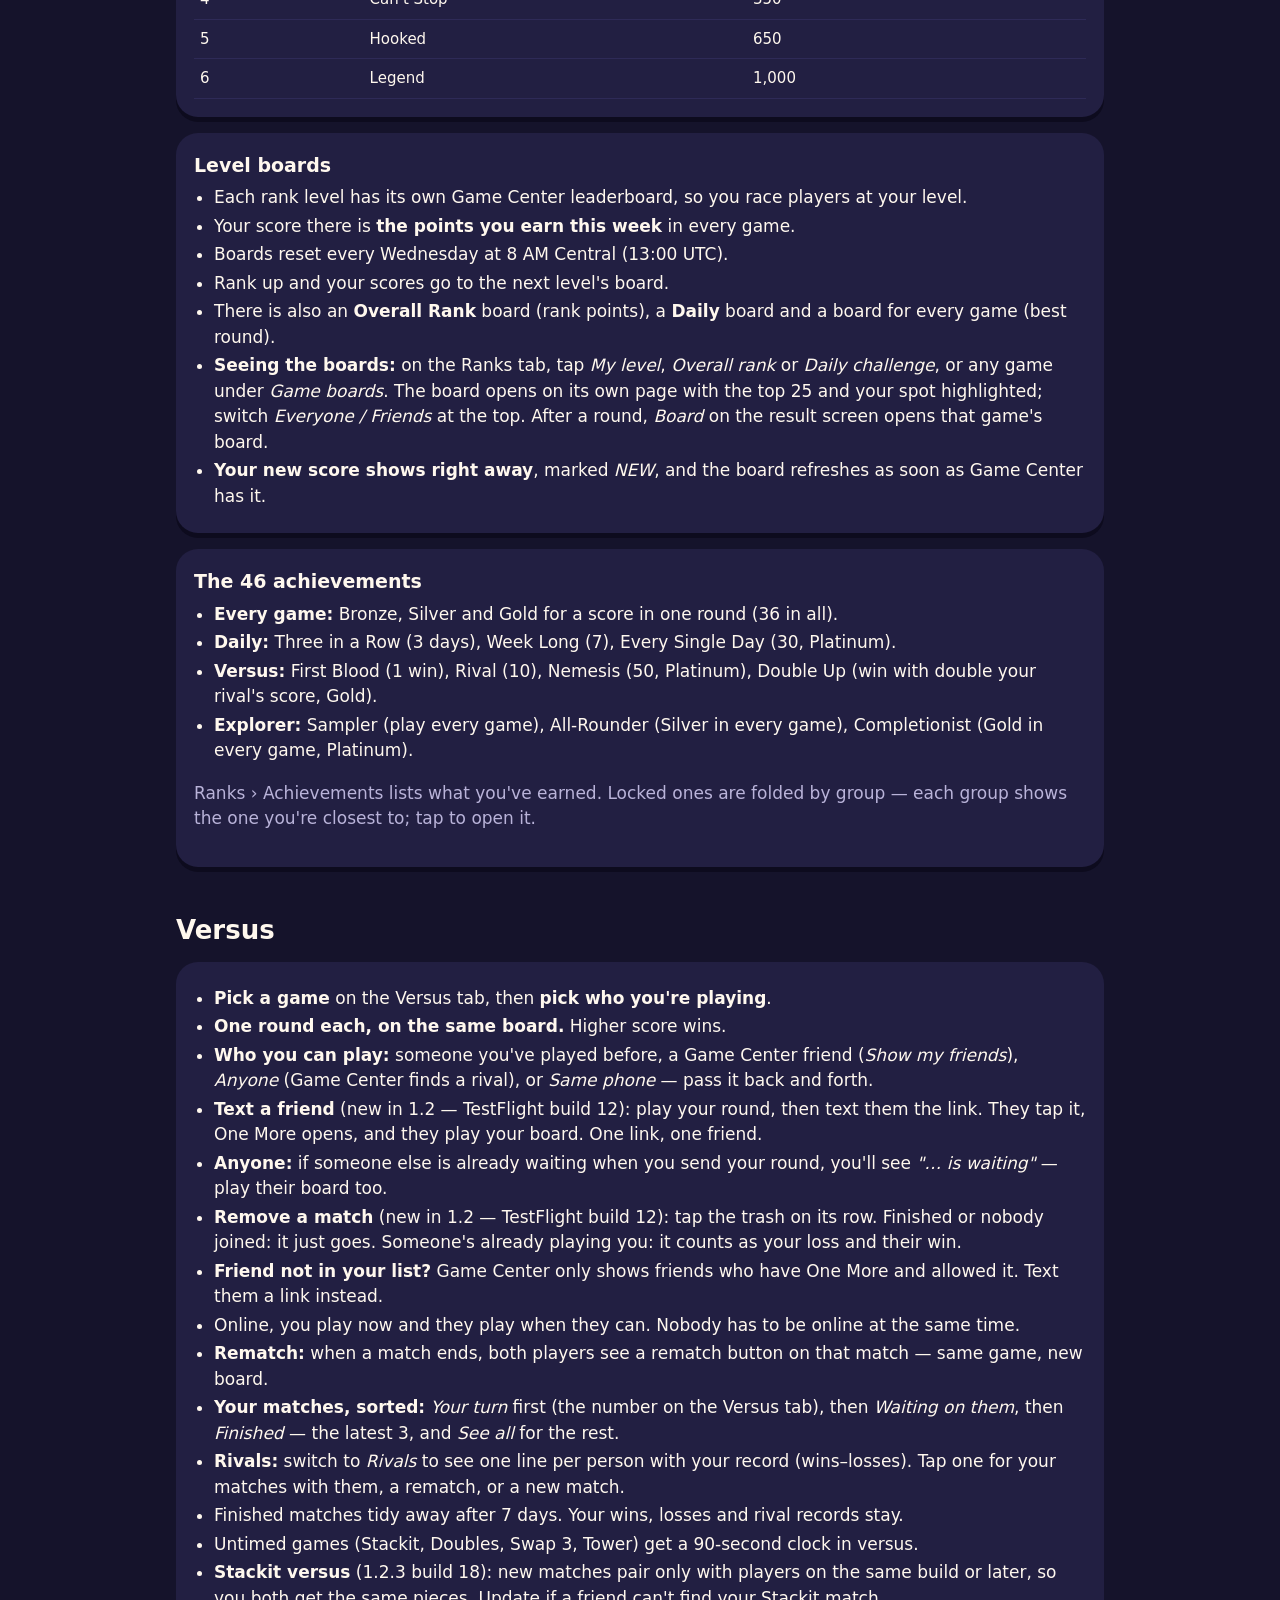
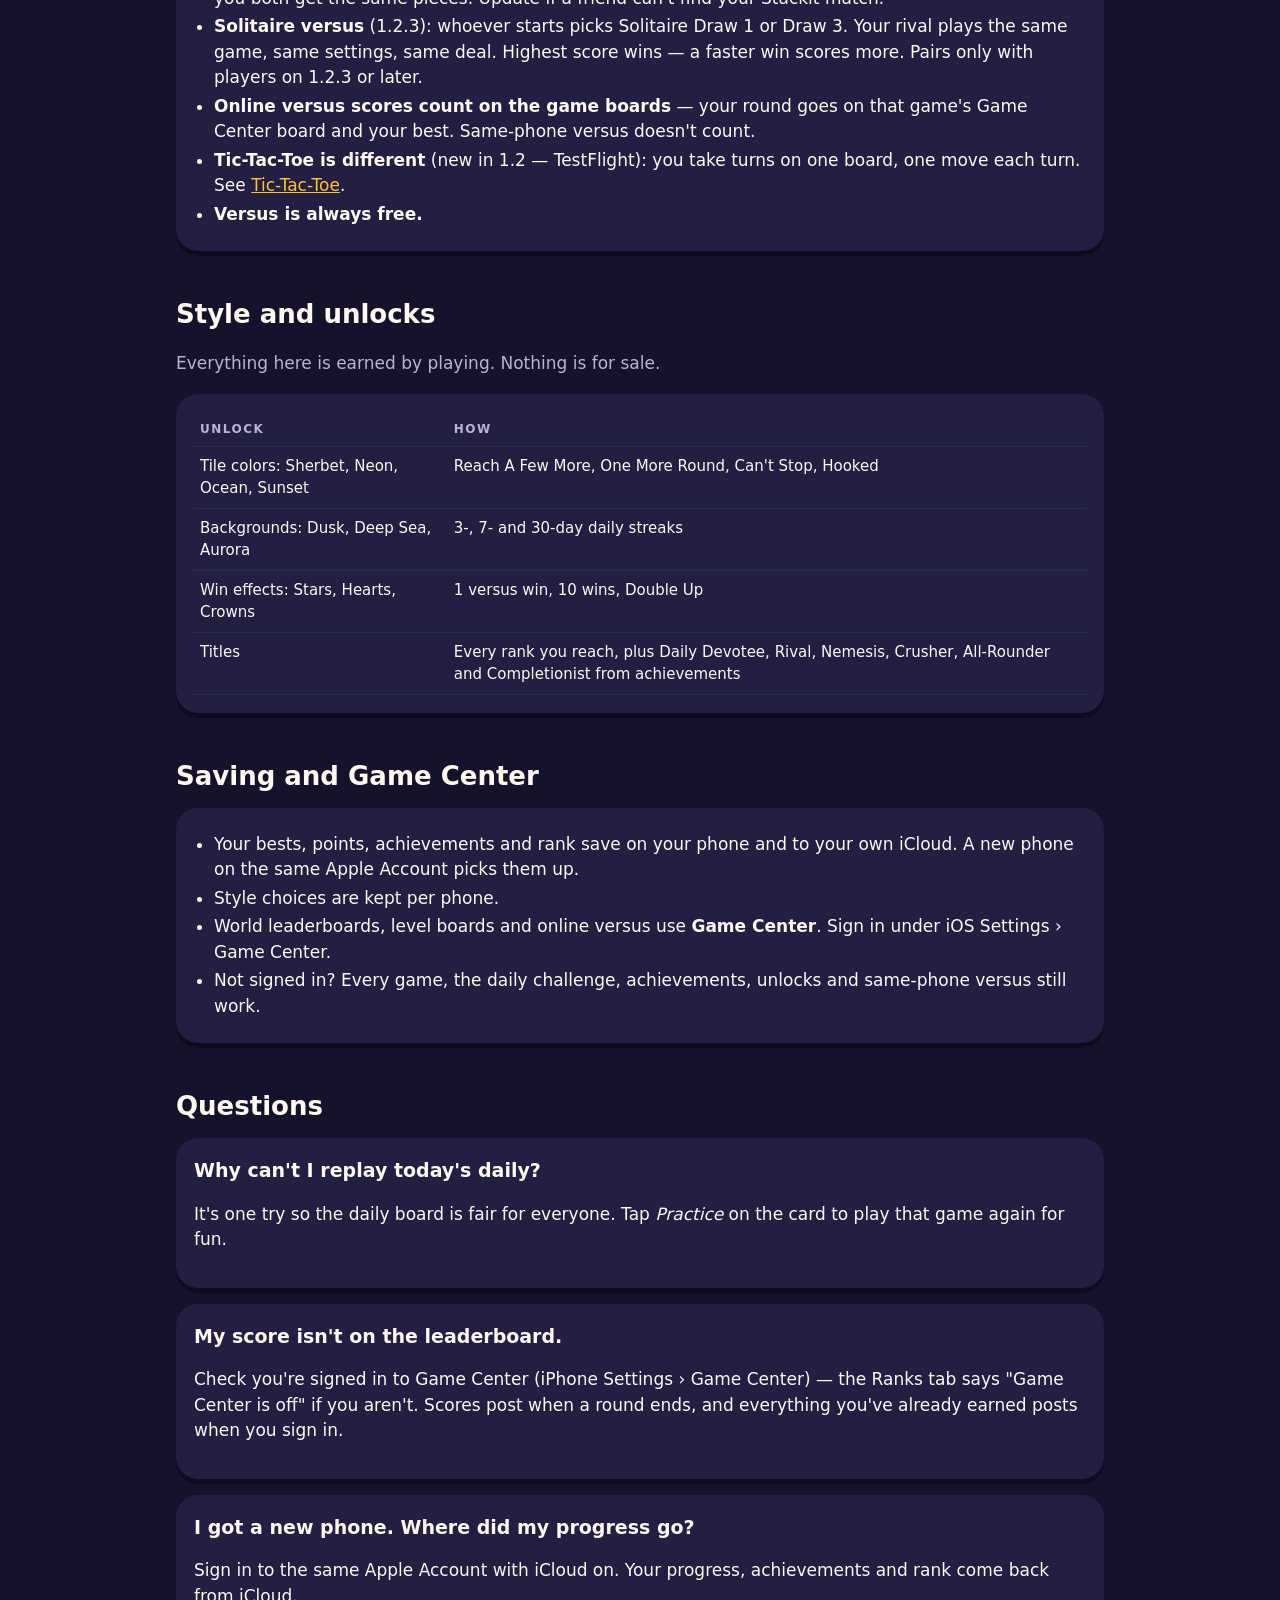
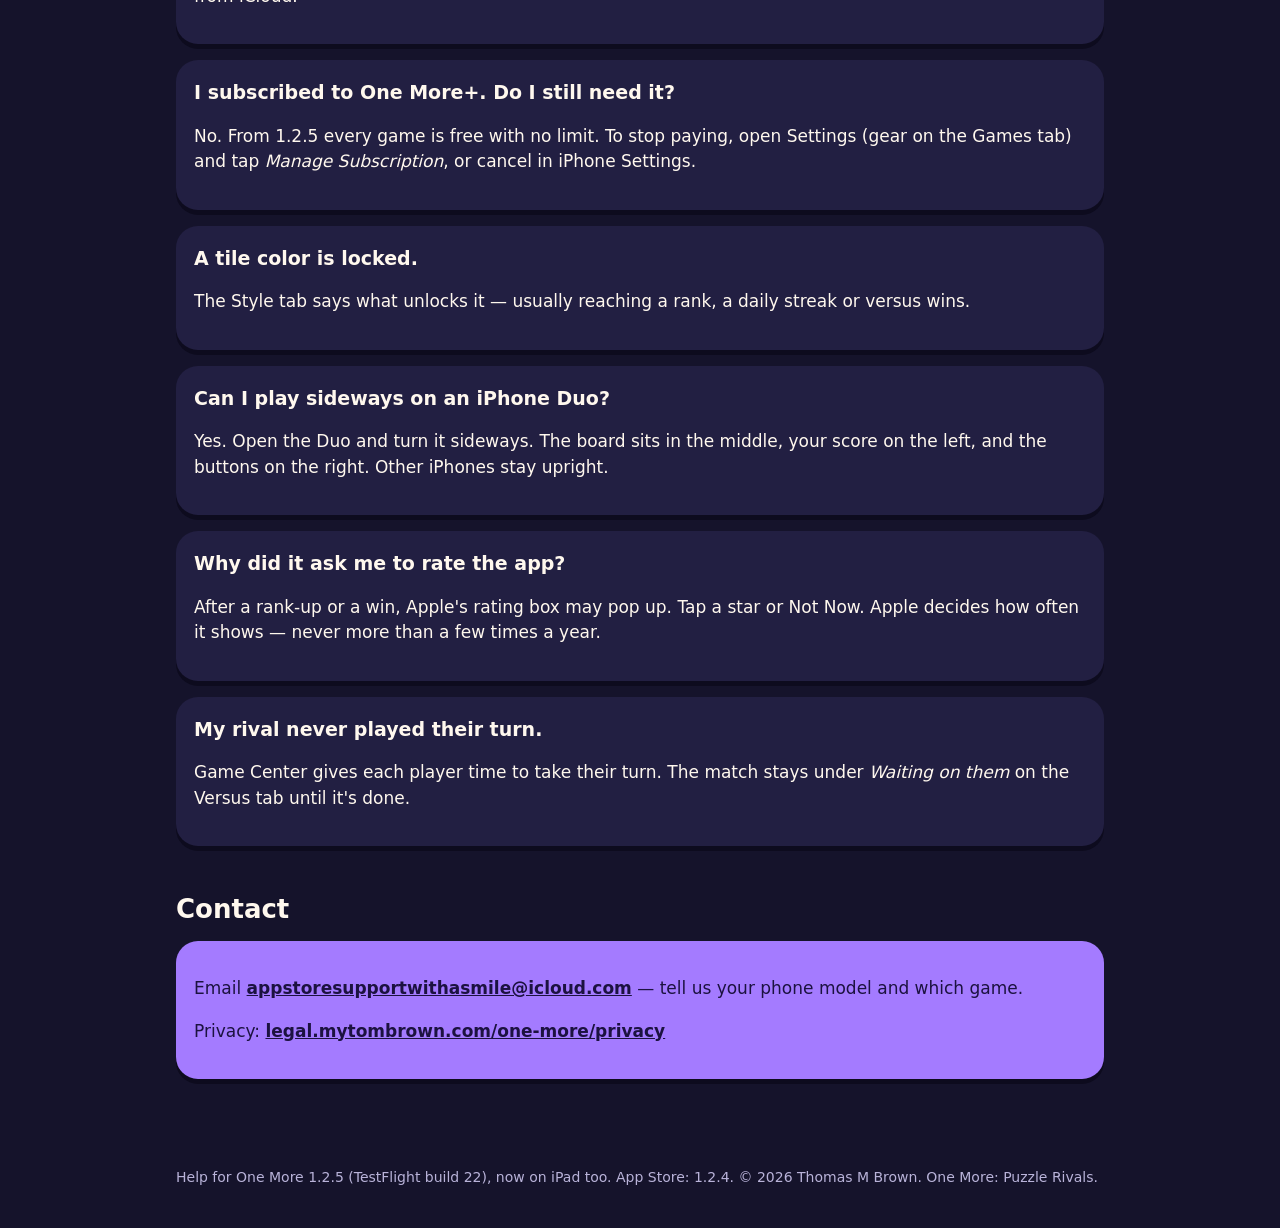
==== commit b12b1531: "Build 22: 1.2.5 (22) — free for everyone, no play limit, One More+ hidden; footer 1.2.5 build 22" ====
--- a/index.html
+++ b/index.html
@@ -269,6 +269,6 @@
     </section>
   </main>
 
-  <footer>Help for One More 1.2.1 (TestFlight build 21), now on iPad too. App Store: 1.2. © 2026 Thomas M Brown. One More: Puzzle Rivals.</footer>
+  <footer>Help for One More 1.2.5 (TestFlight build 22), now on iPad too. App Store: 1.2.4. © 2026 Thomas M Brown. One More: Puzzle Rivals.</footer>
 </body>
 </html>
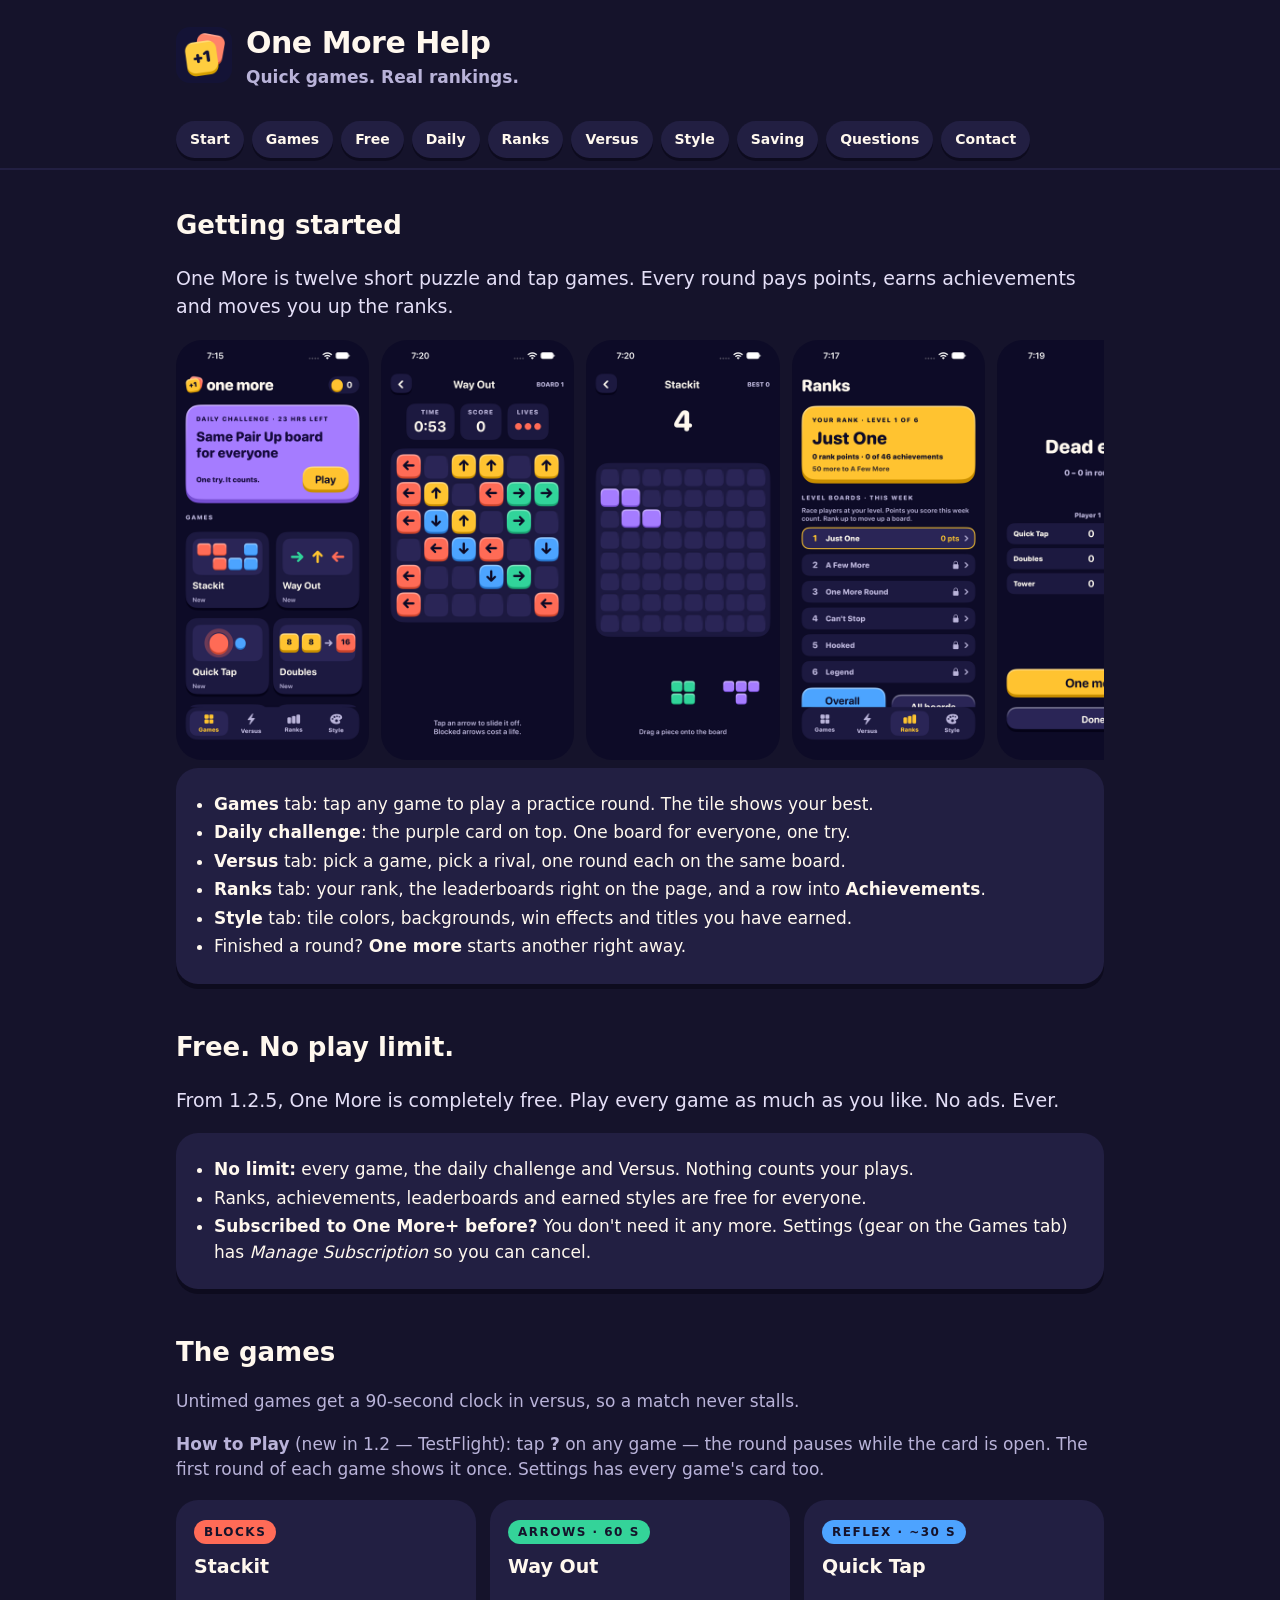
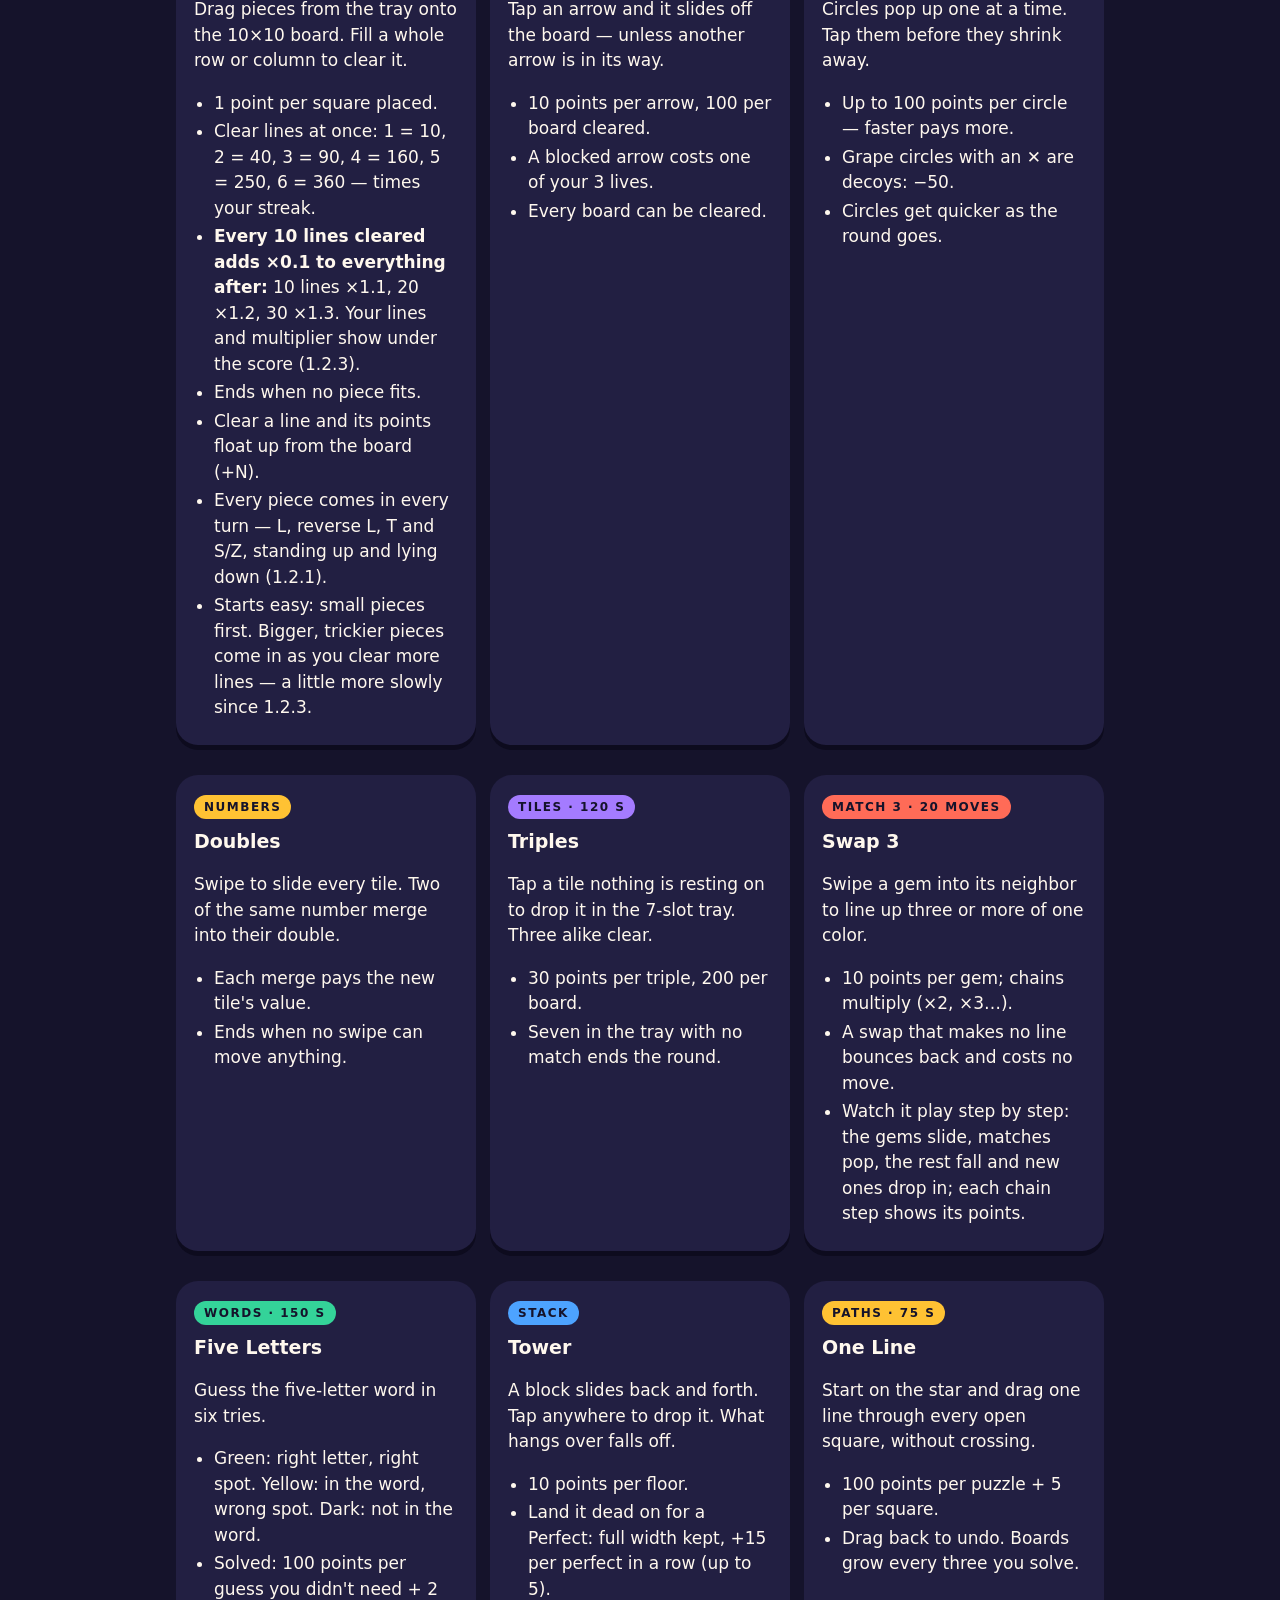
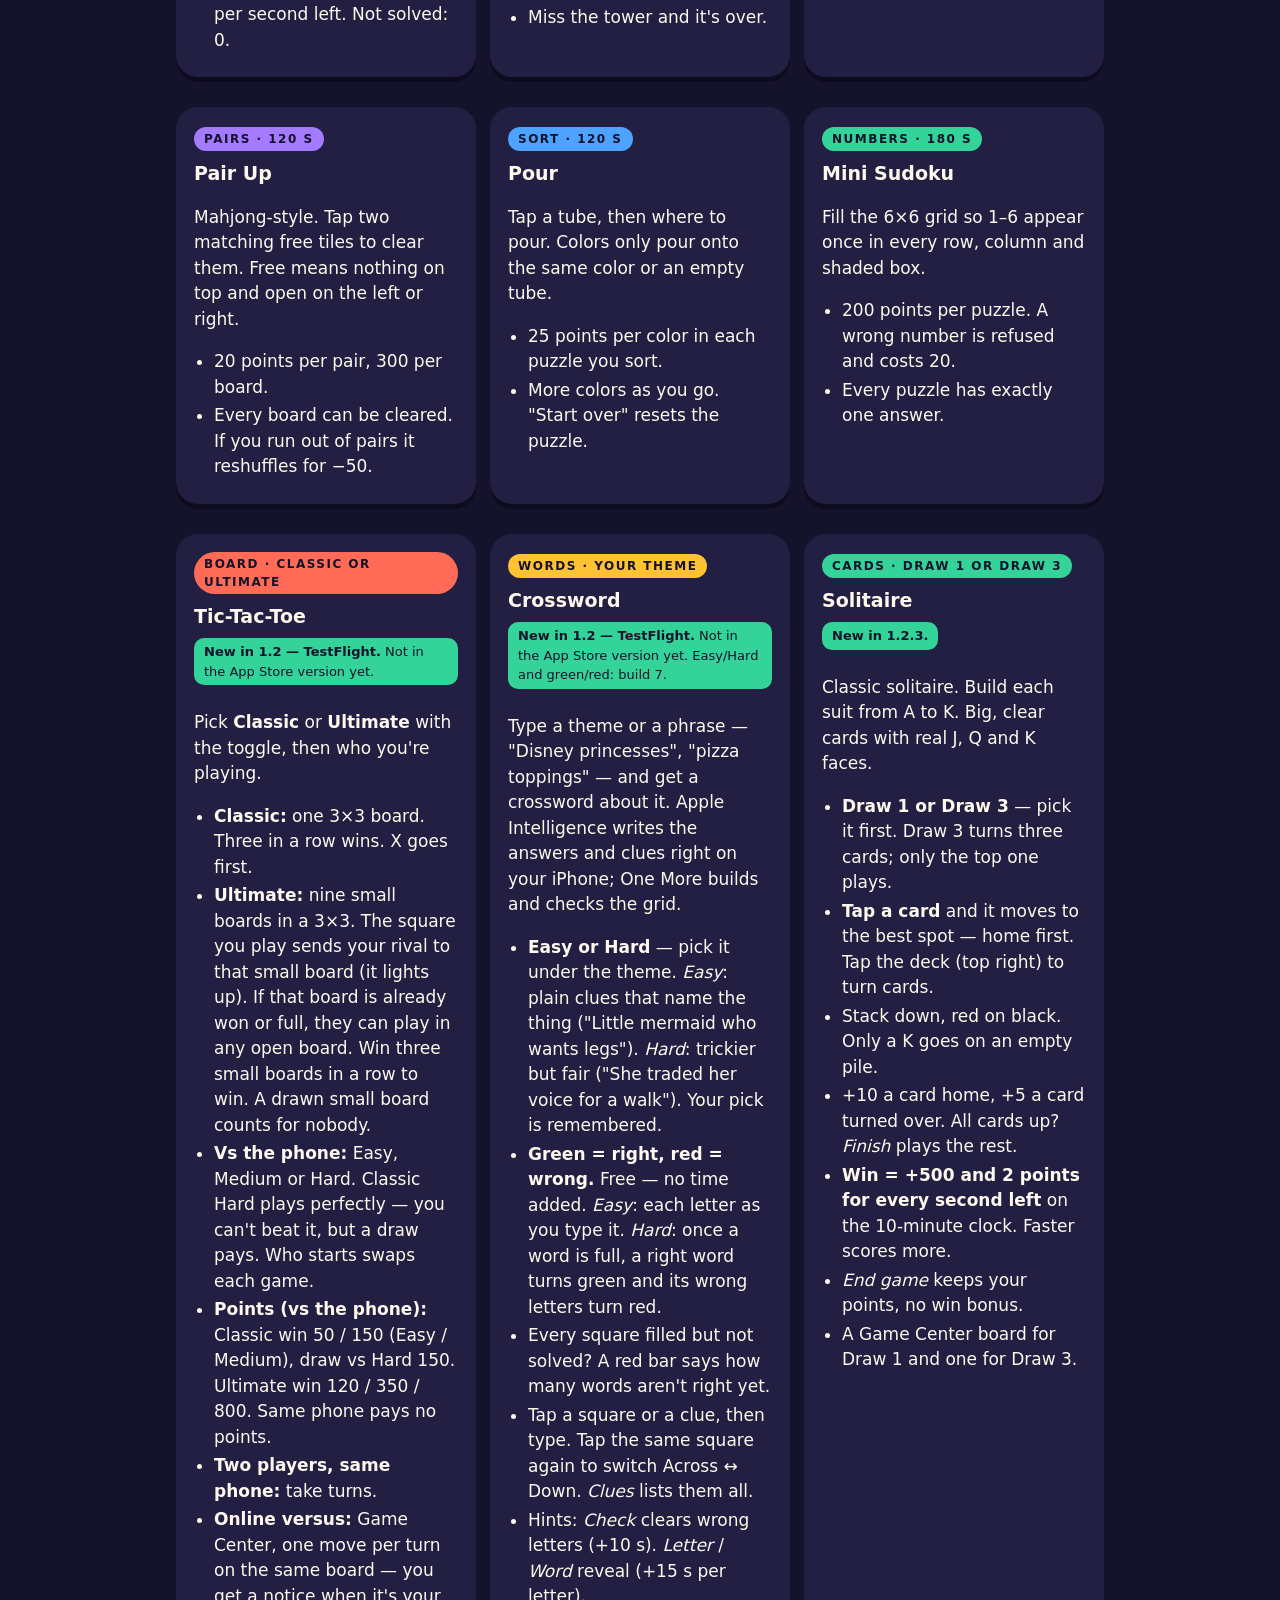
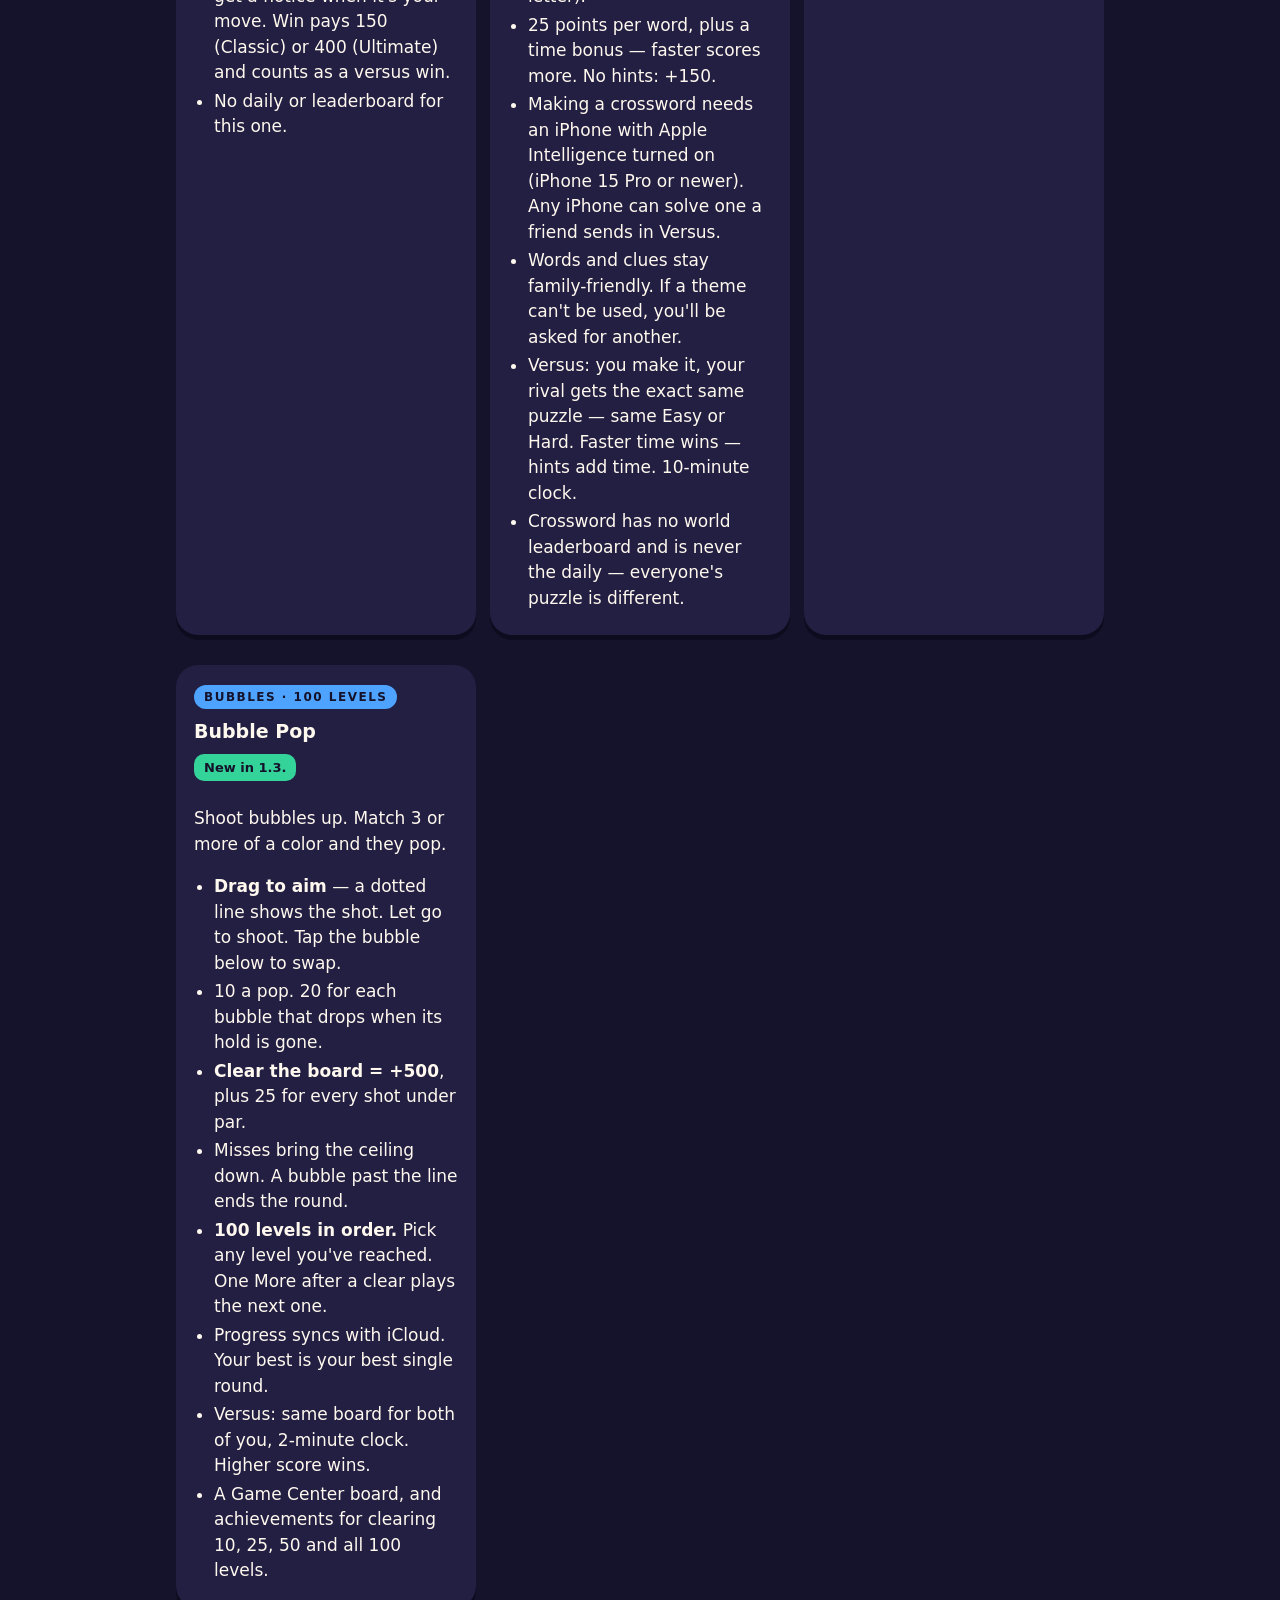
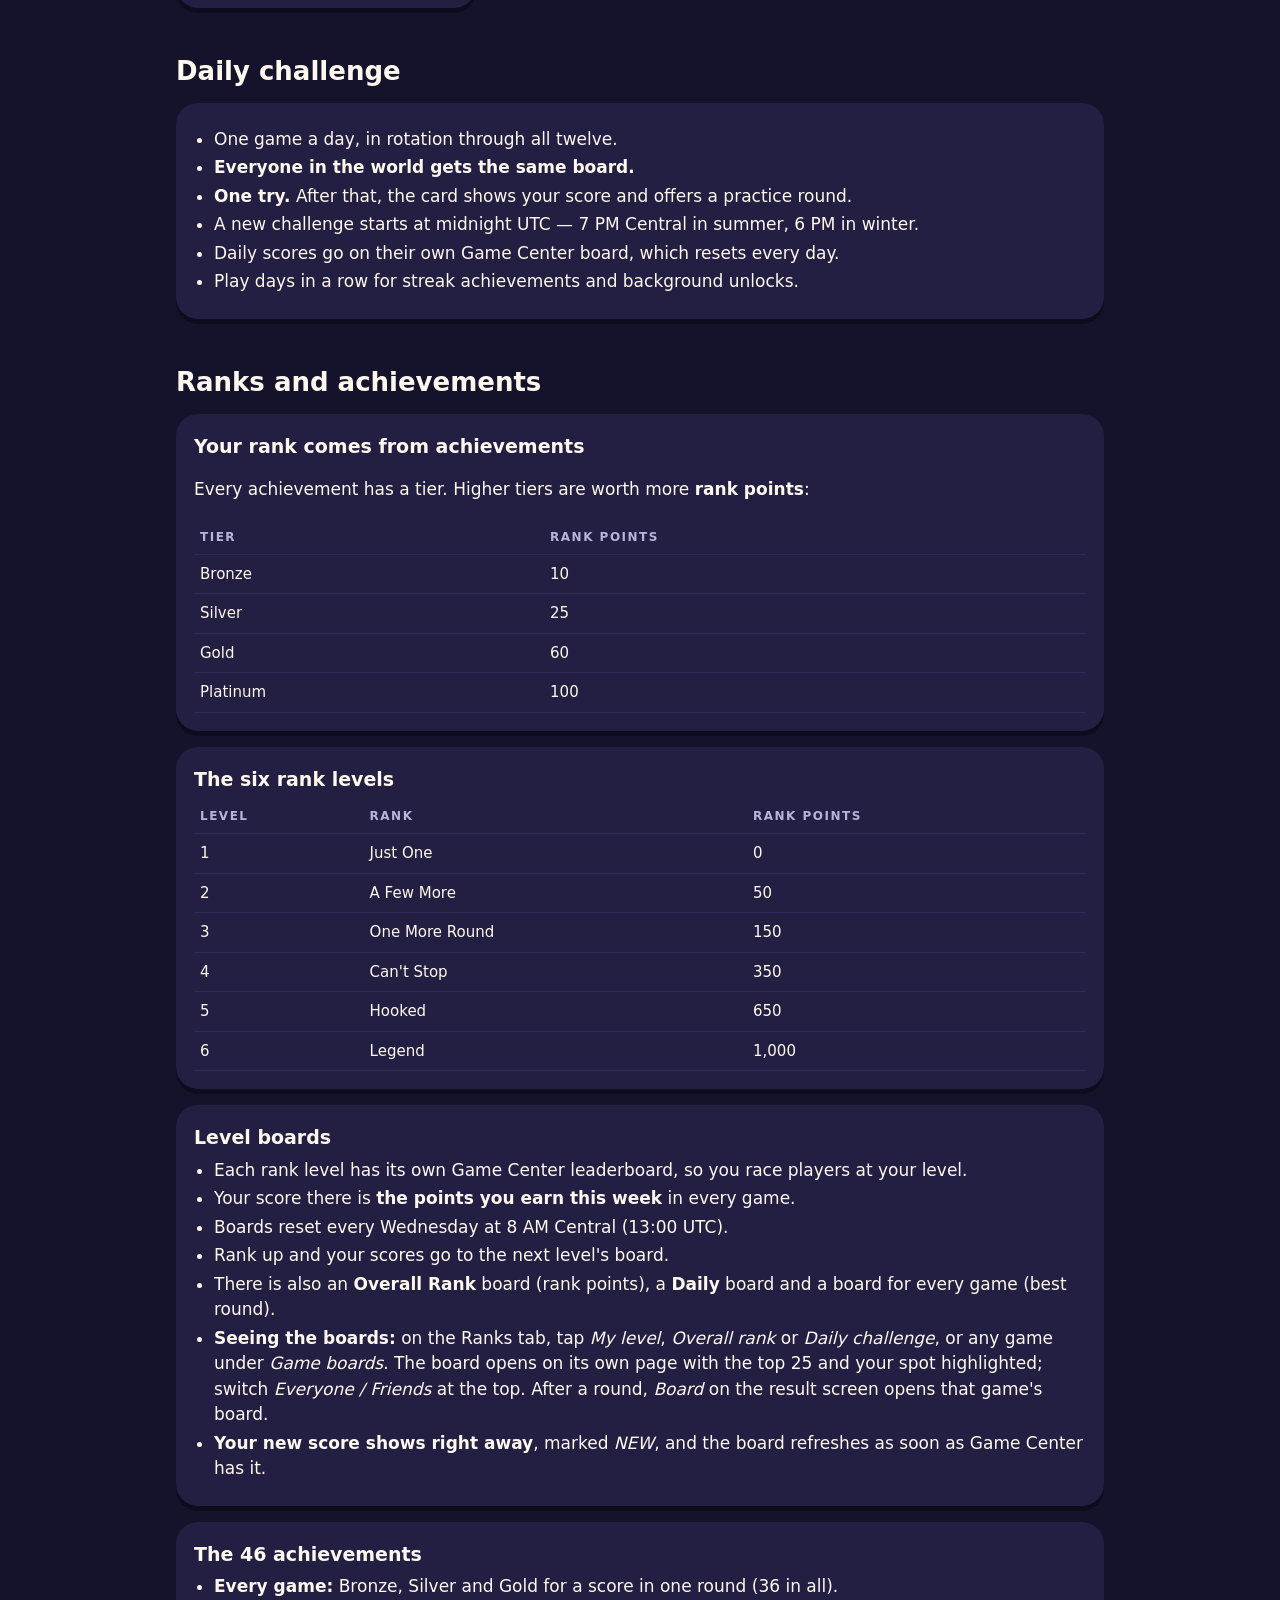
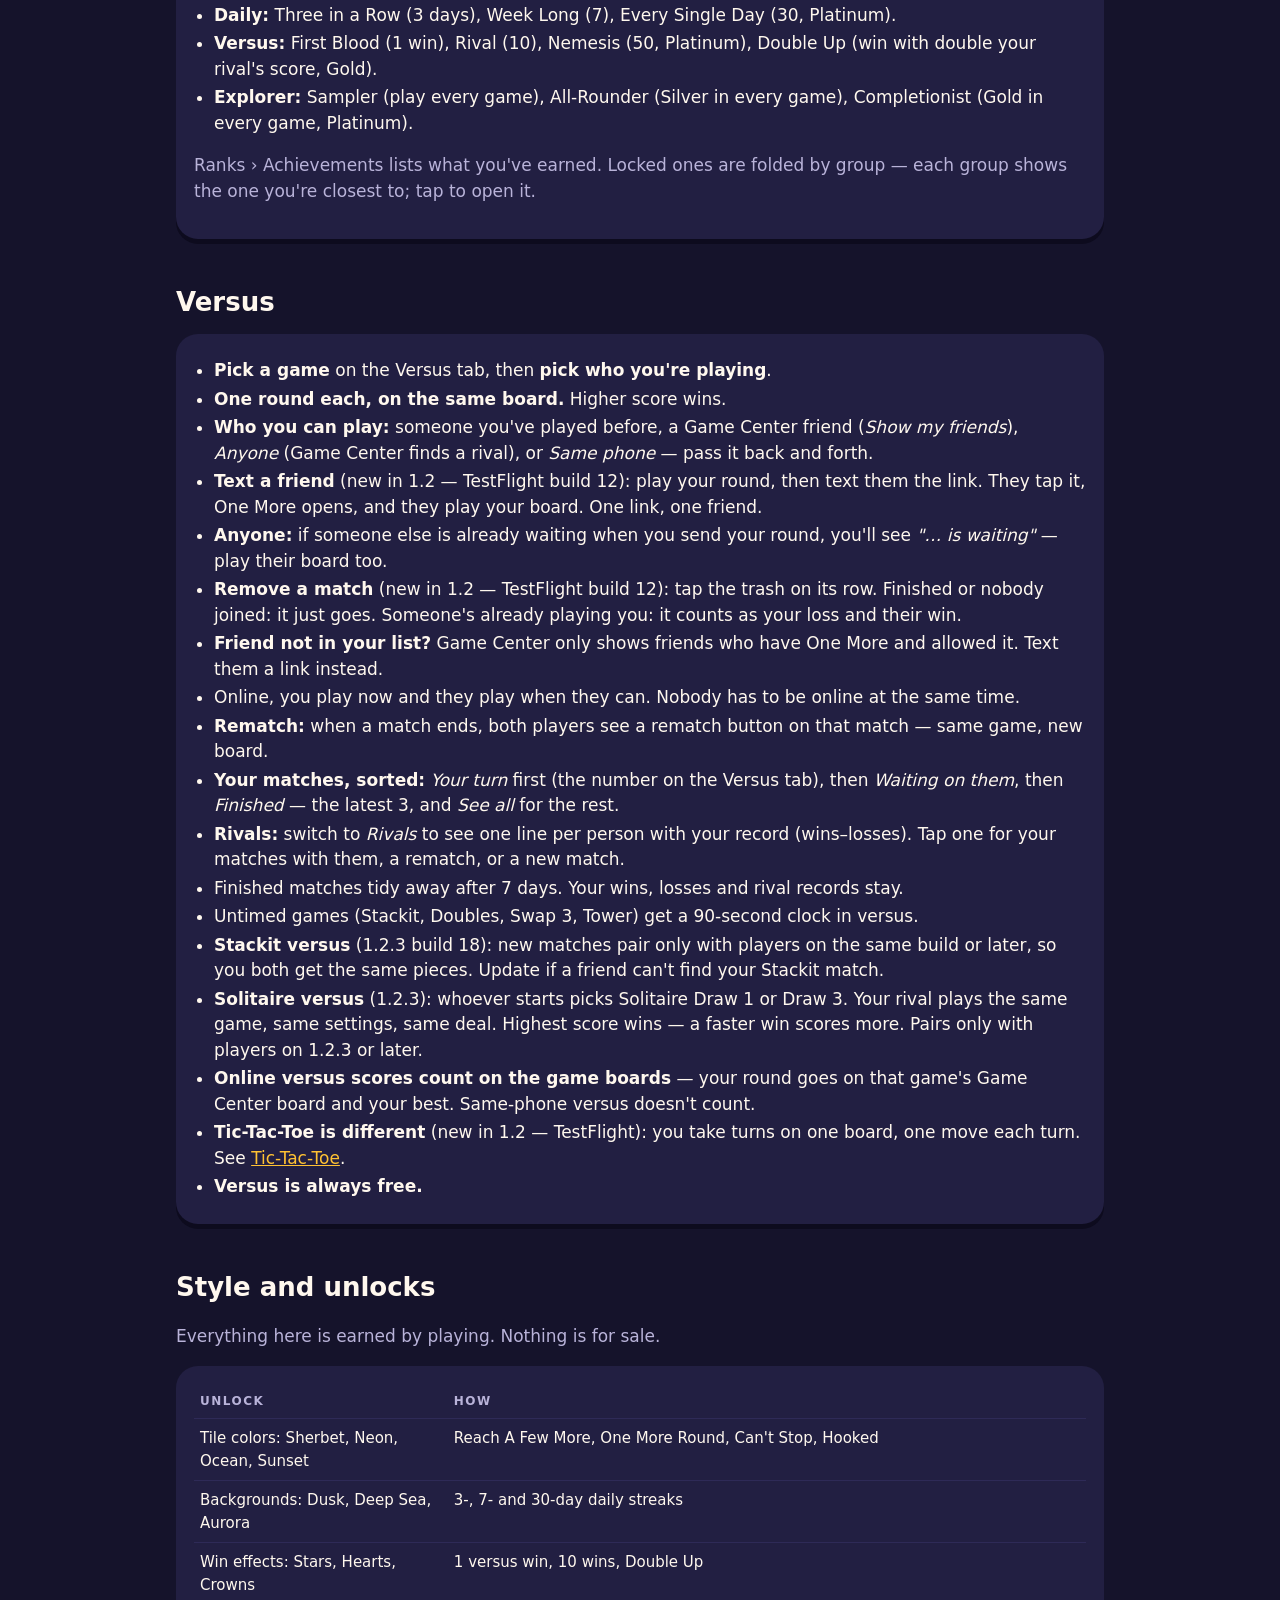
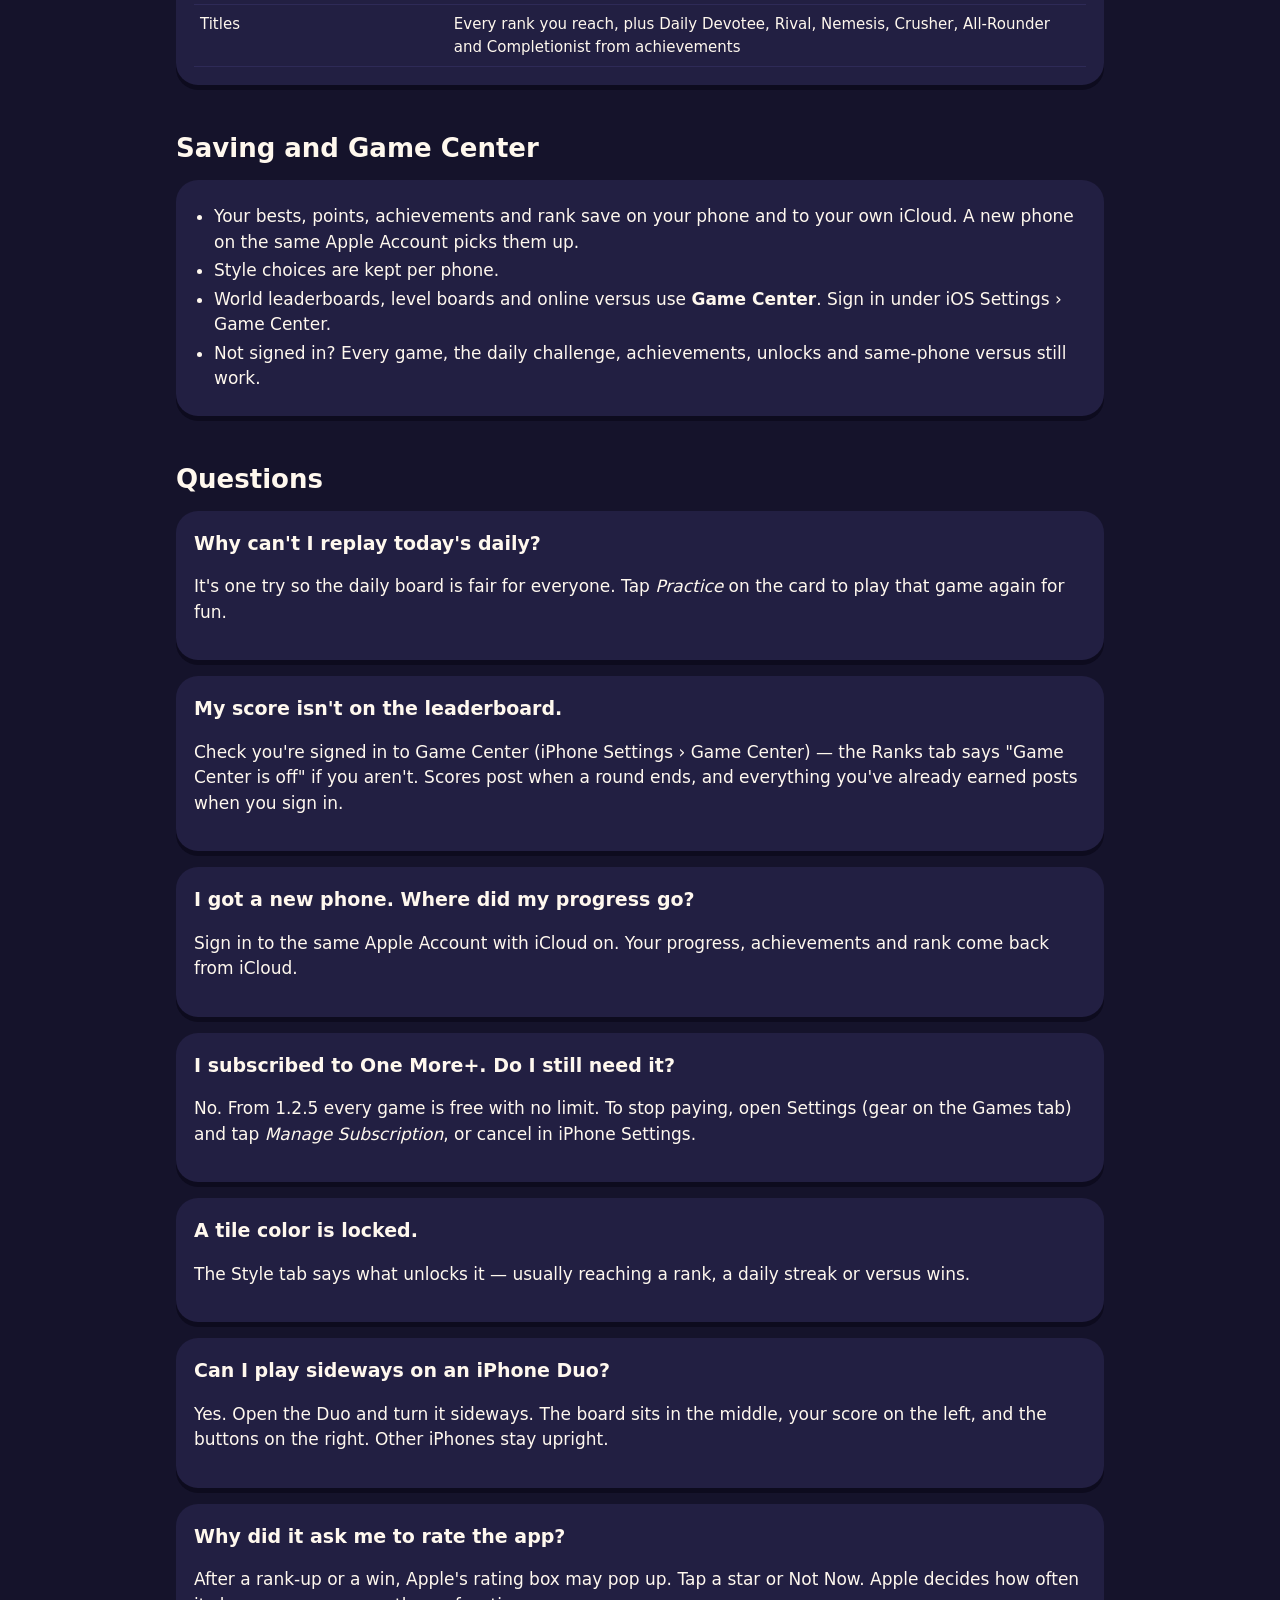
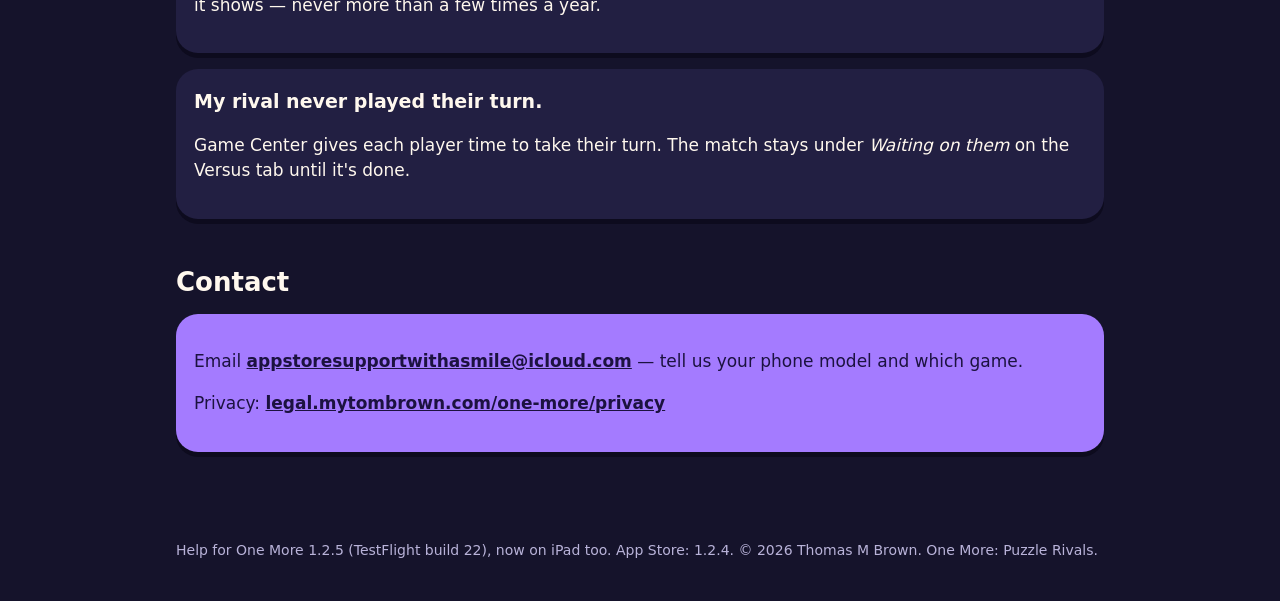
==== commit 10c3eeec: "OM-1682: Bubble Pop help card (publish at the 1.3 ship) Co-Authored-By: Claude Opus 5.5 <noreply@ant" ====
--- a/index.html
+++ b/index.html
@@ -132,6 +132,17 @@
             <li><strong>Win = +500 and 2 points for every second left</strong> on the 10-minute clock. Faster scores more.</li>
             <li><em>End game</em> keeps your points, no win bonus.</li>
             <li>A Game Center board for Draw 1 and one for Draw 3.</li></ul></div>
+        <div class="card" id="bubblepop"><span class="tag sky">BUBBLES · 100 LEVELS</span><h3>Bubble Pop</h3>
+          <p class="new"><strong>New in 1.3.</strong></p>
+          <p>Shoot bubbles up. Match 3 or more of a color and they pop.</p>
+          <ul><li><strong>Drag to aim</strong> — a dotted line shows the shot. Let go to shoot. Tap the bubble below to swap.</li>
+            <li>10 a pop. 20 for each bubble that drops when its hold is gone.</li>
+            <li><strong>Clear the board = +500</strong>, plus 25 for every shot under par.</li>
+            <li>Misses bring the ceiling down. A bubble past the line ends the round.</li>
+            <li><strong>100 levels in order.</strong> Pick any level you've reached. One More after a clear plays the next one.</li>
+            <li>Progress syncs with iCloud. Your best is your best single round.</li>
+            <li>Versus: same board for both of you, 2-minute clock. Higher score wins.</li>
+            <li>A Game Center board, and achievements for clearing 10, 25, 50 and all 100 levels.</li></ul></div>
       </div>
     </section>
 
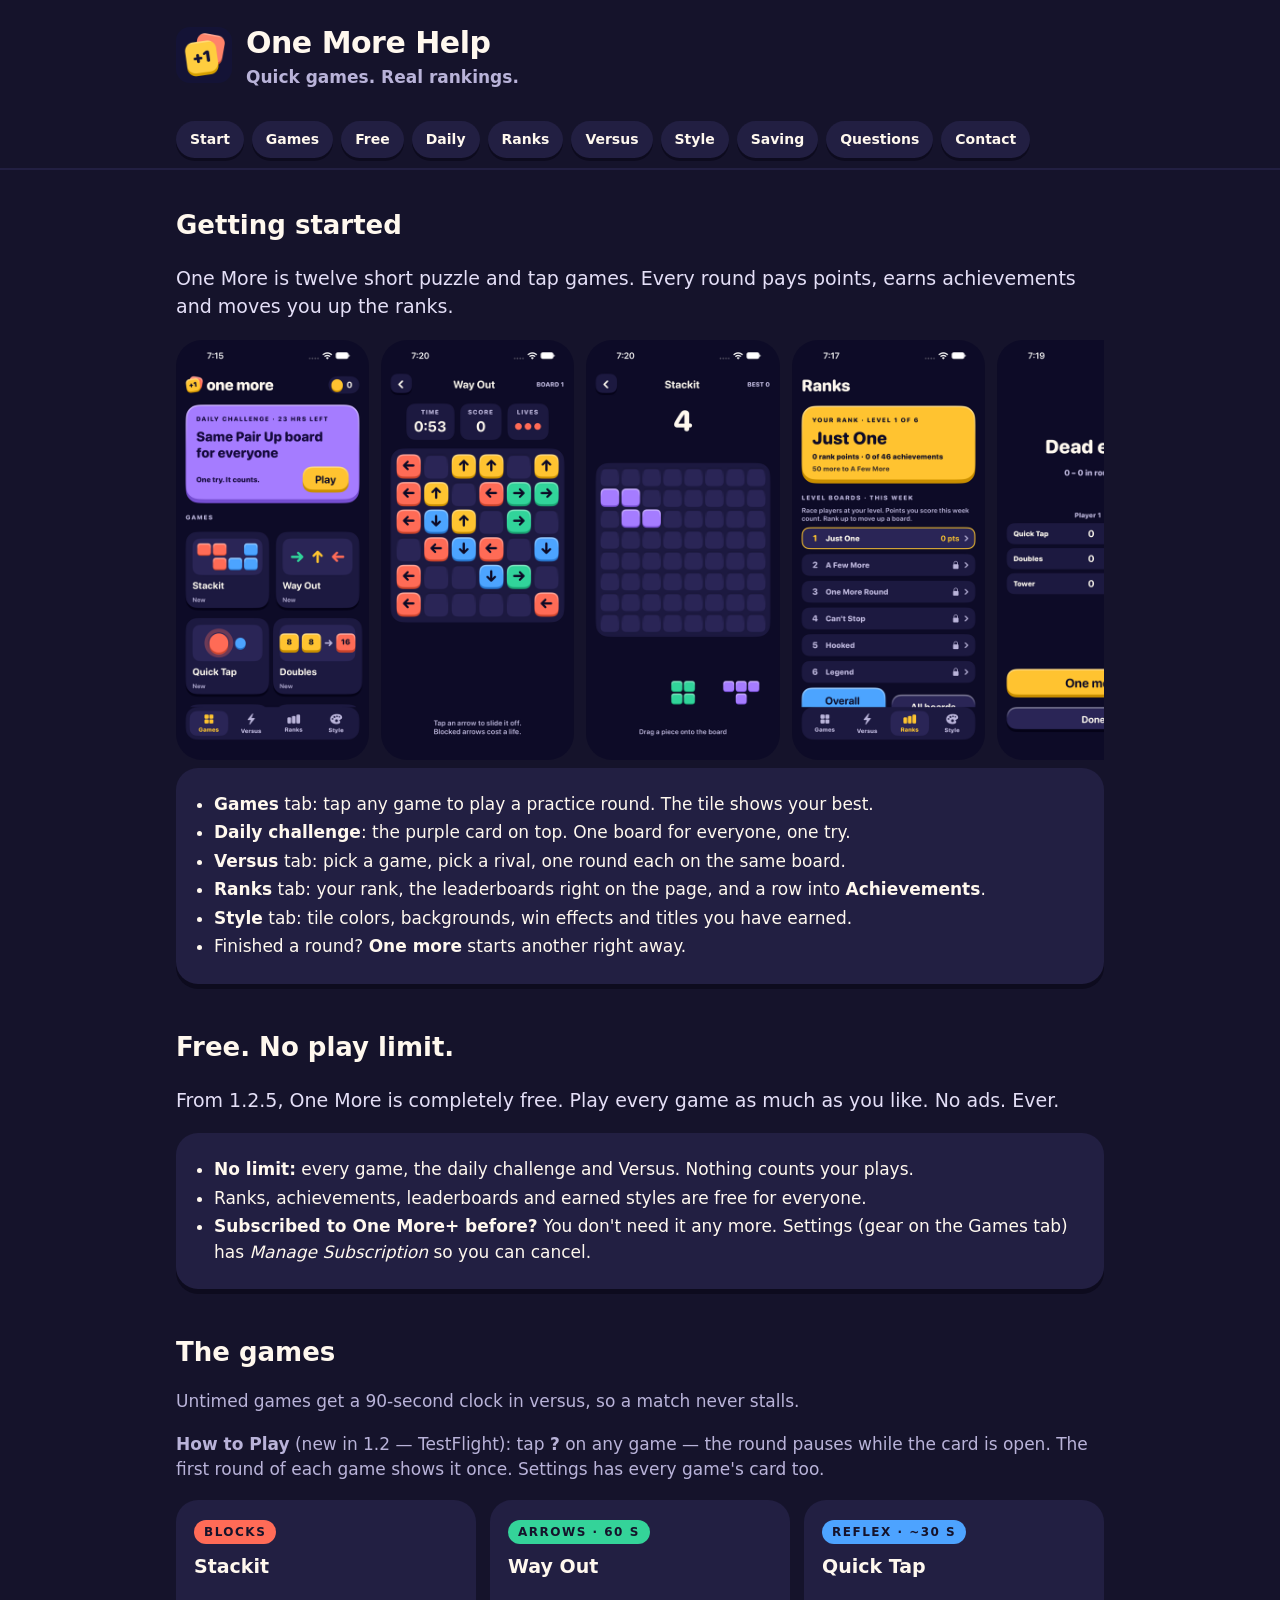
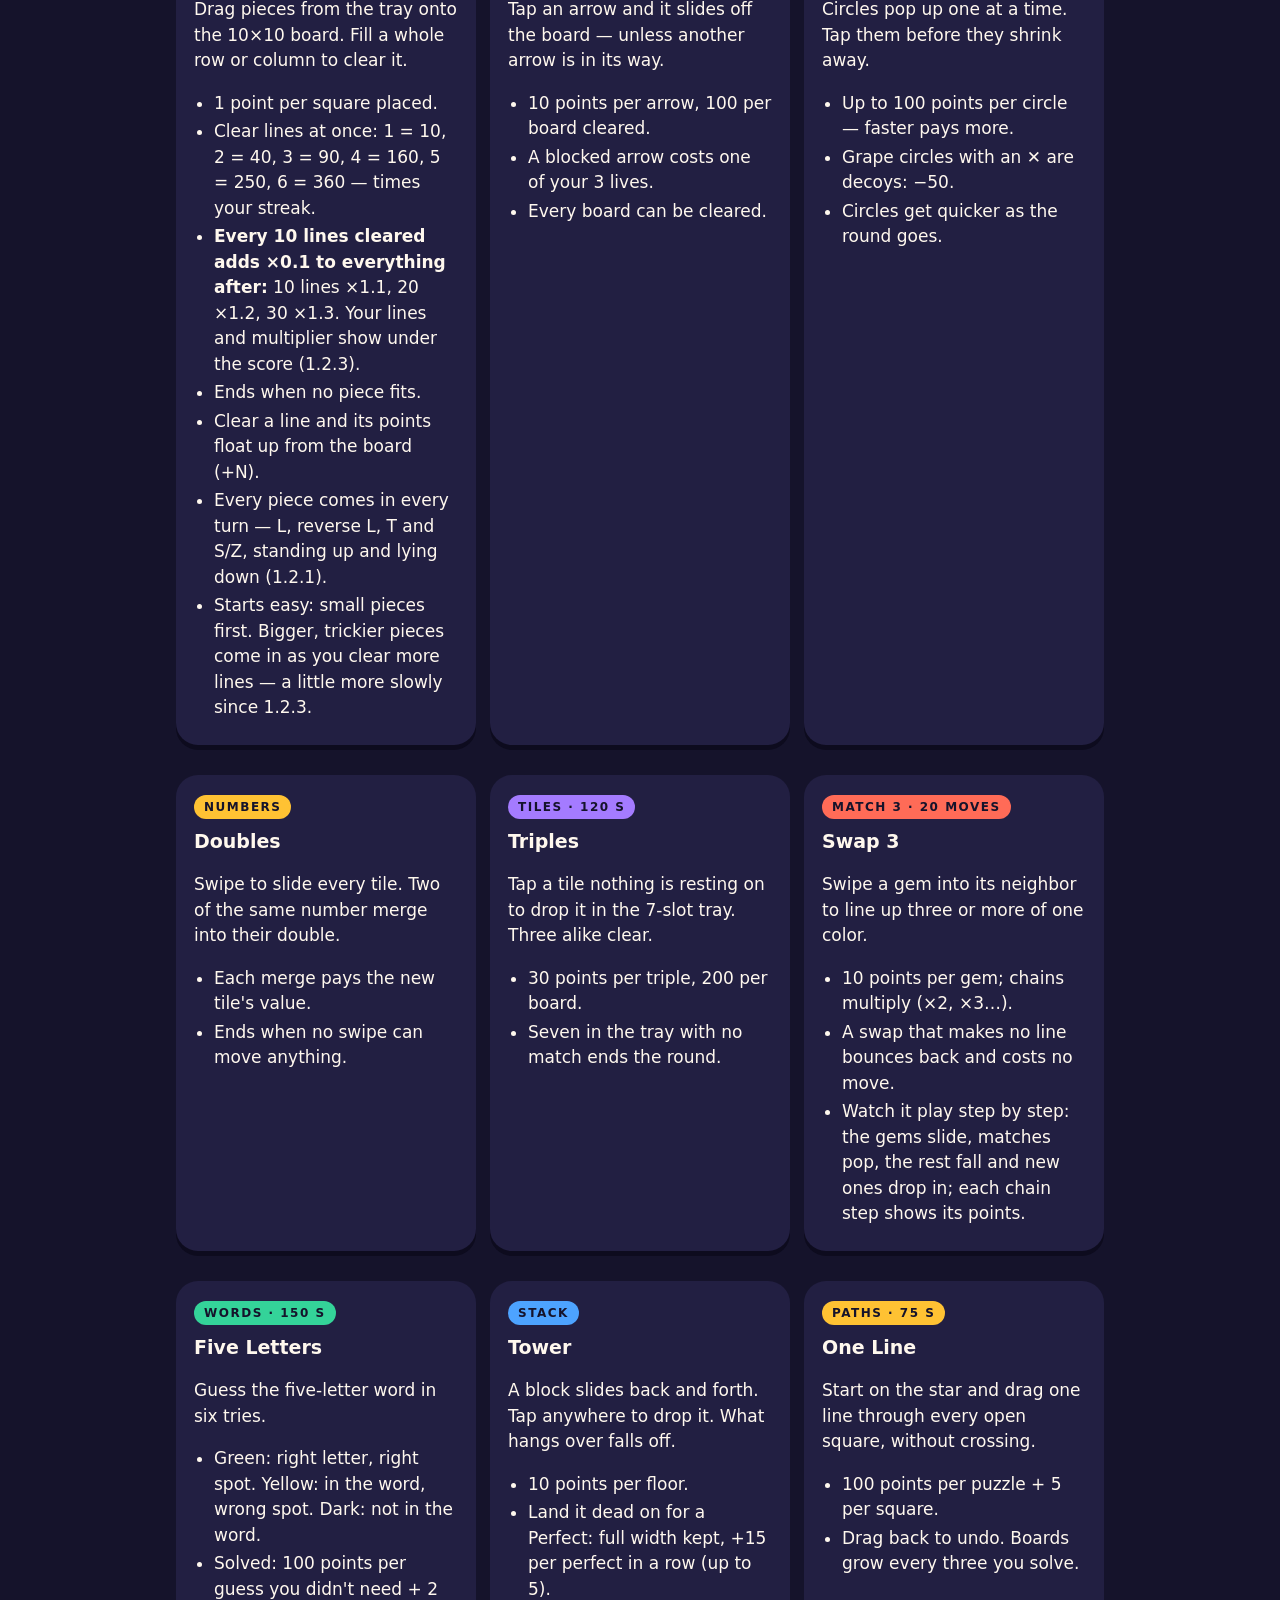
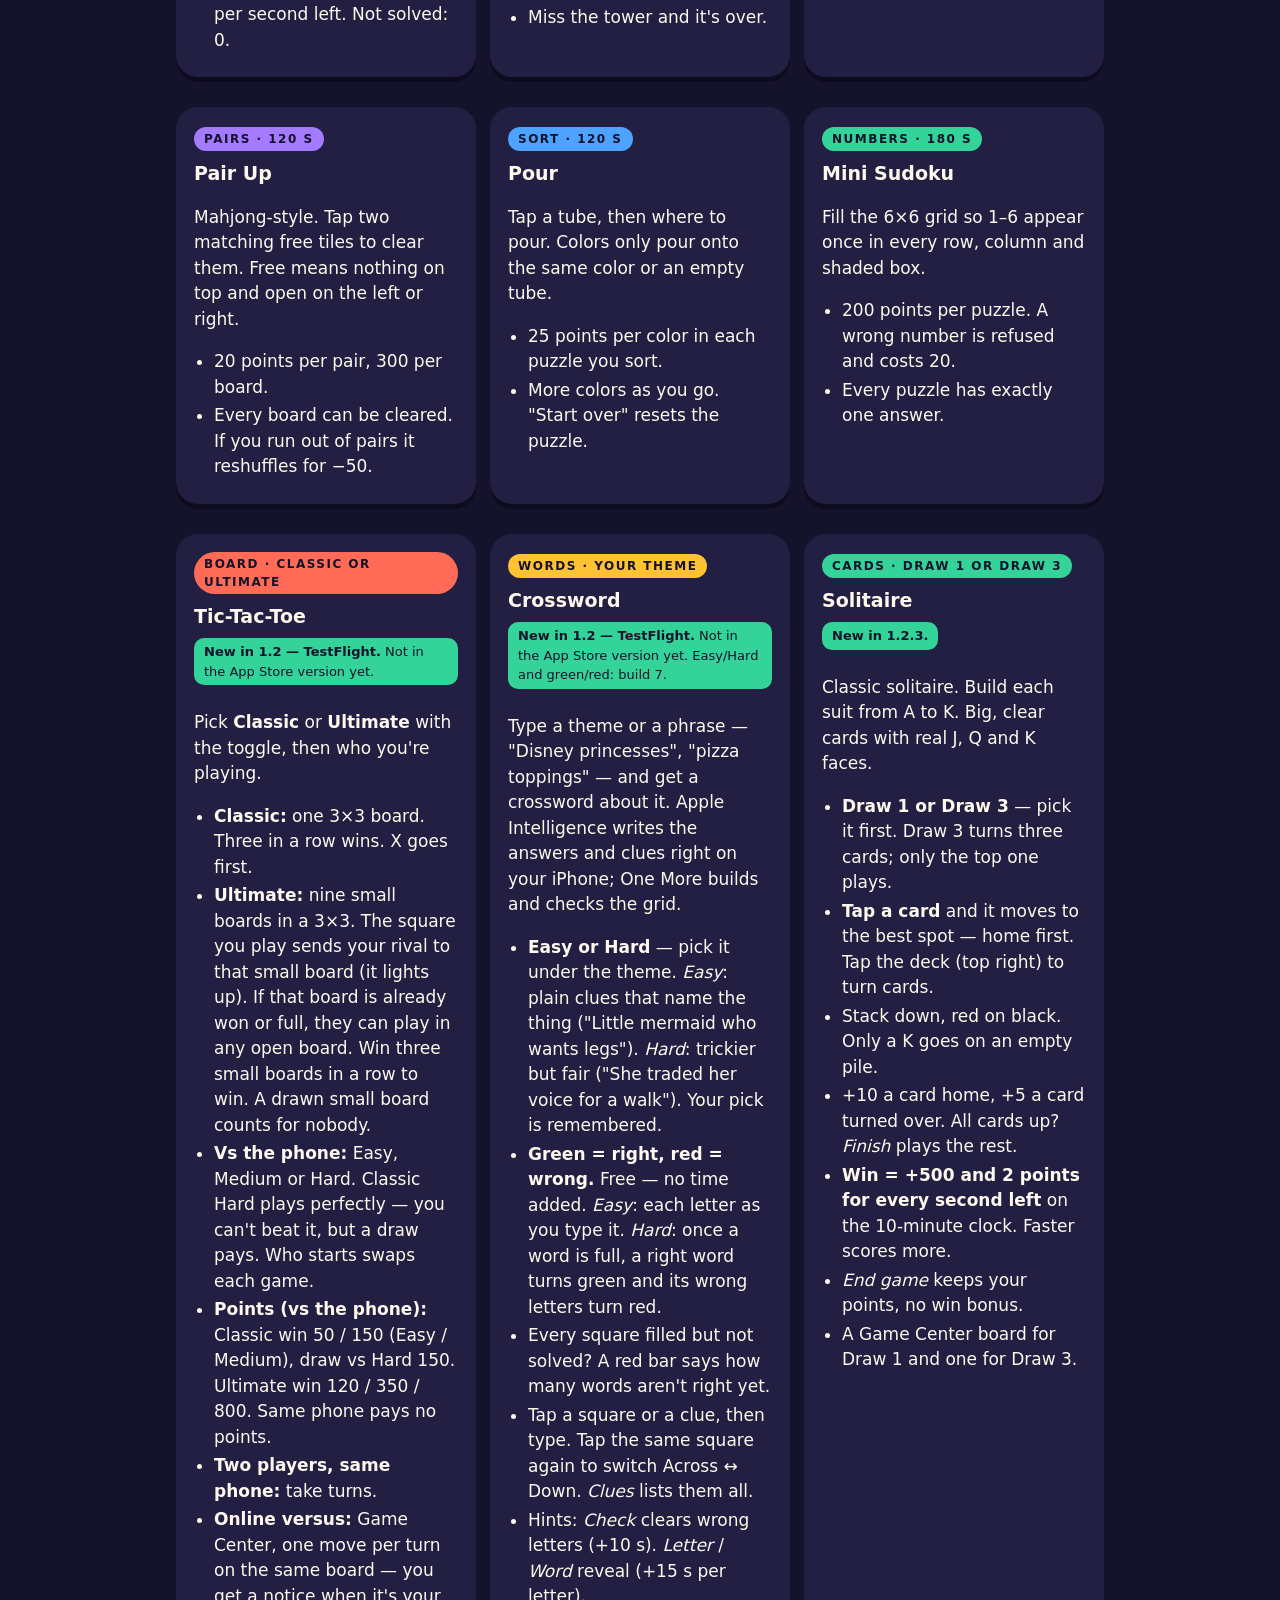
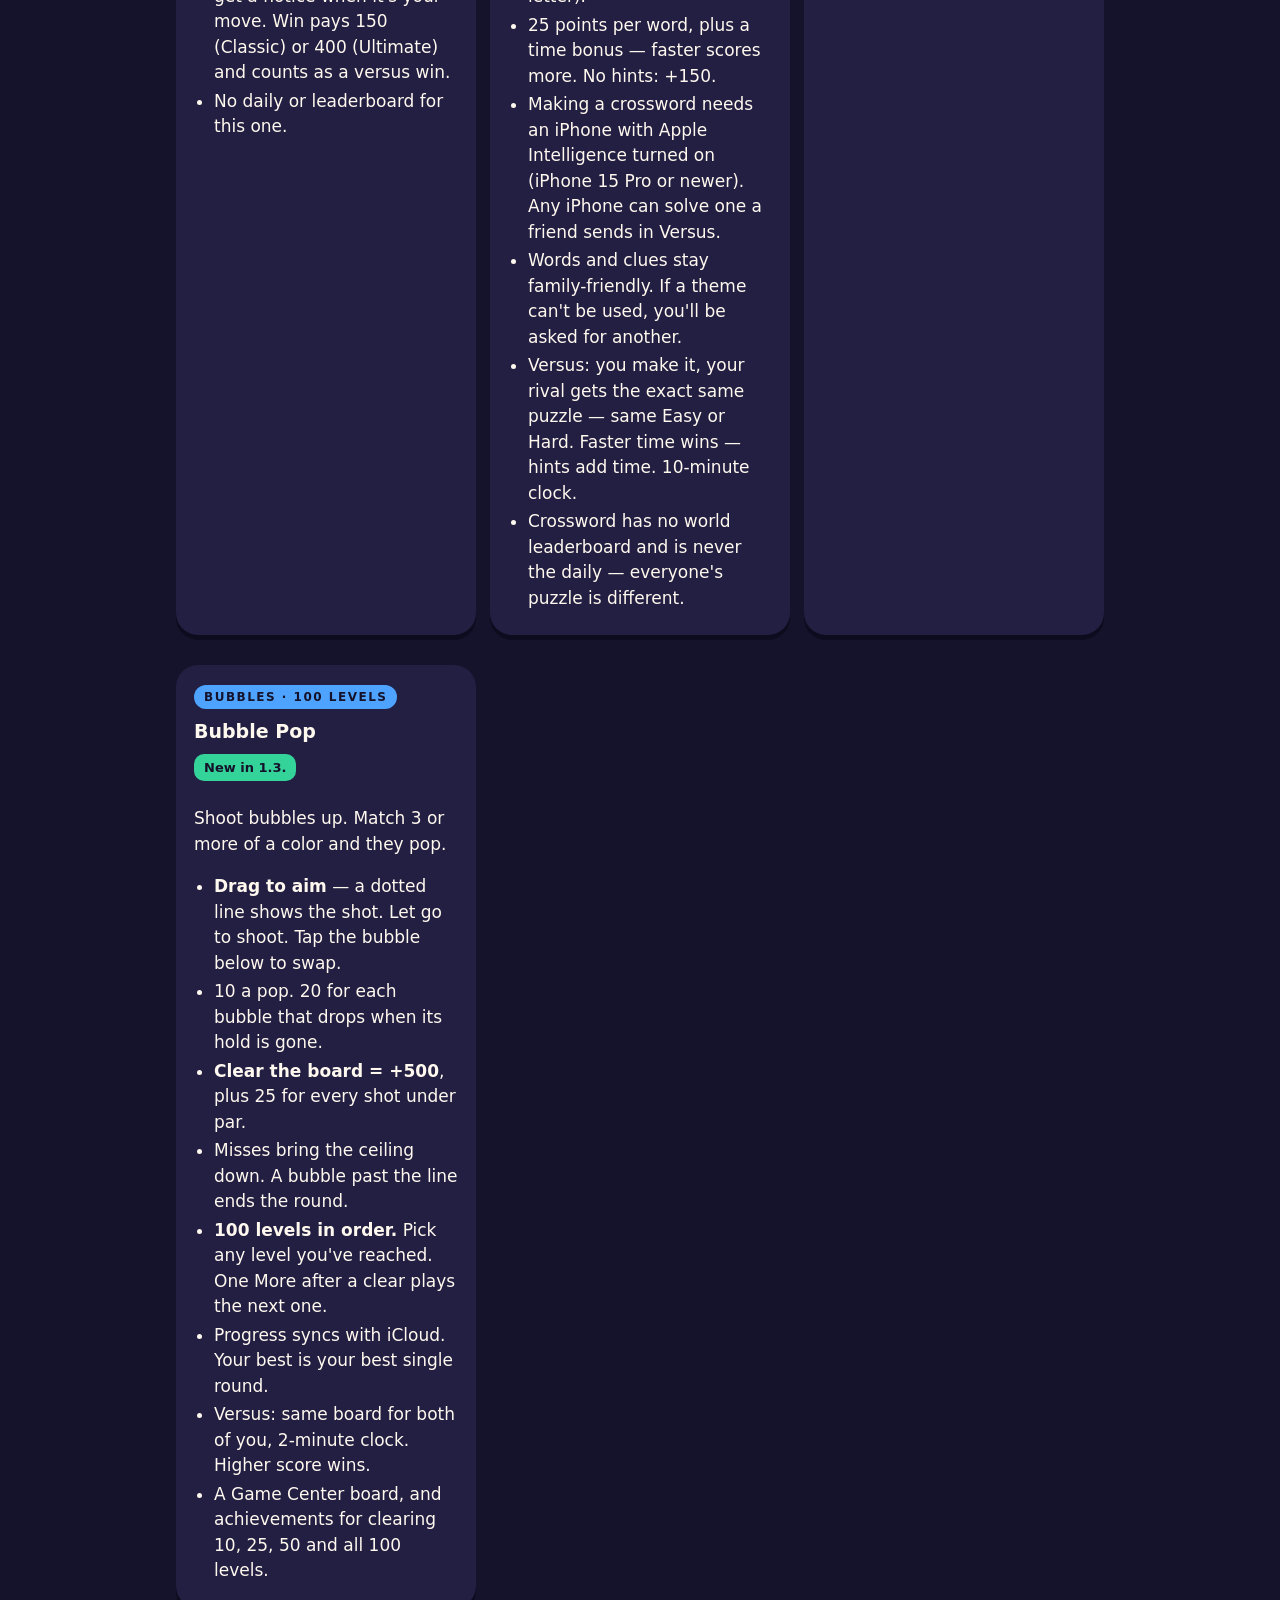
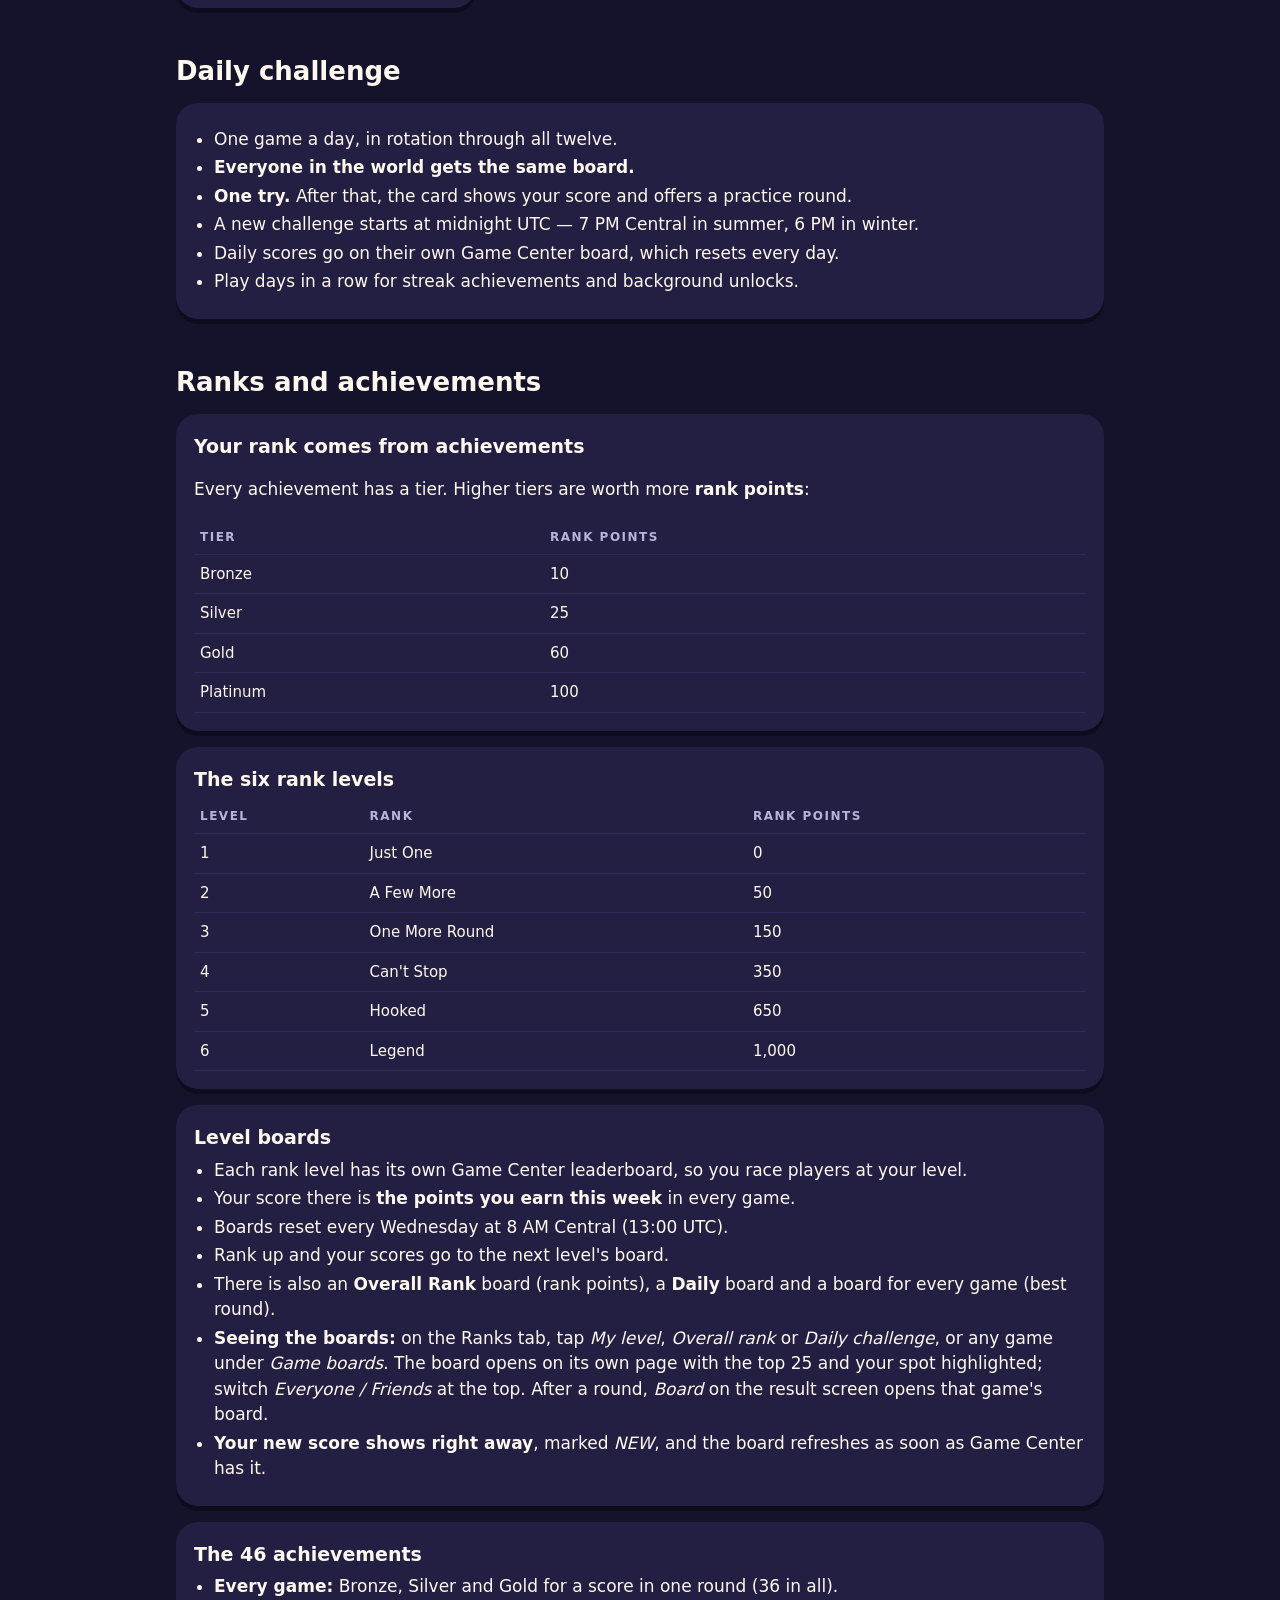
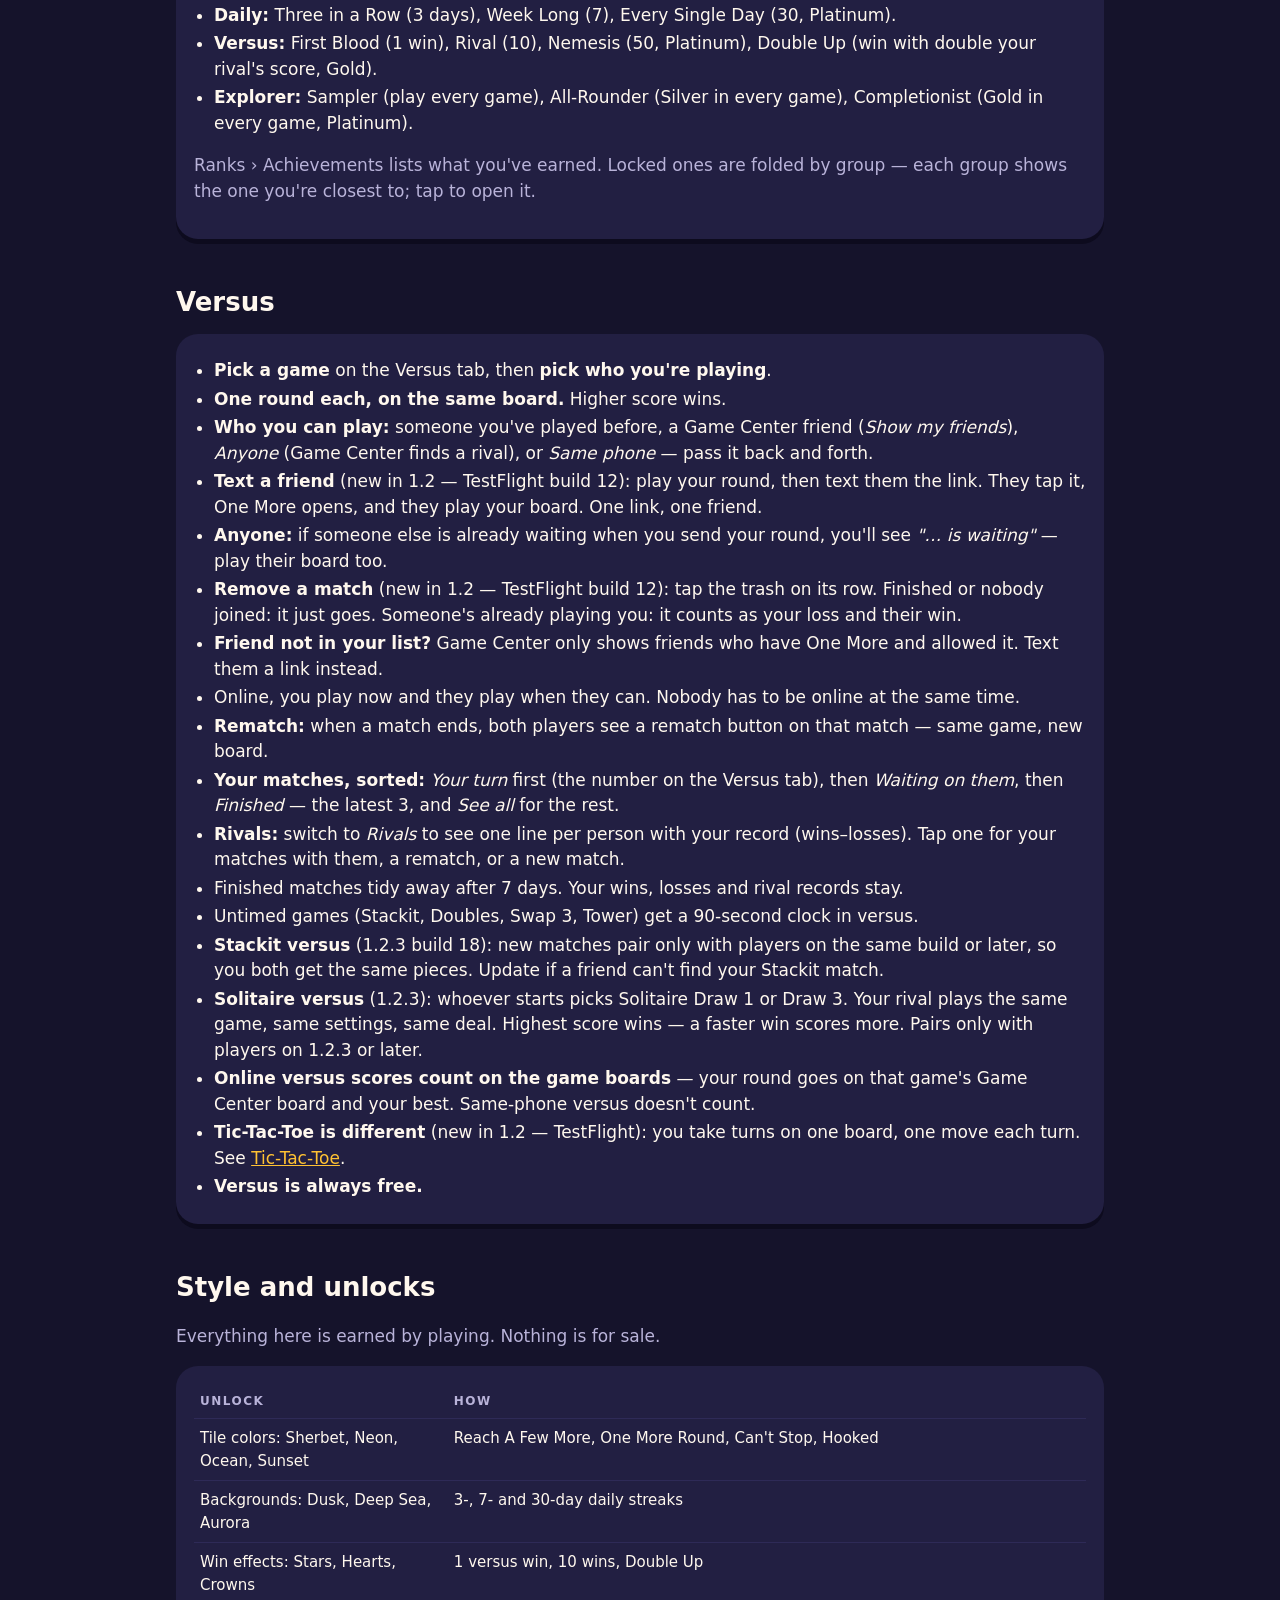
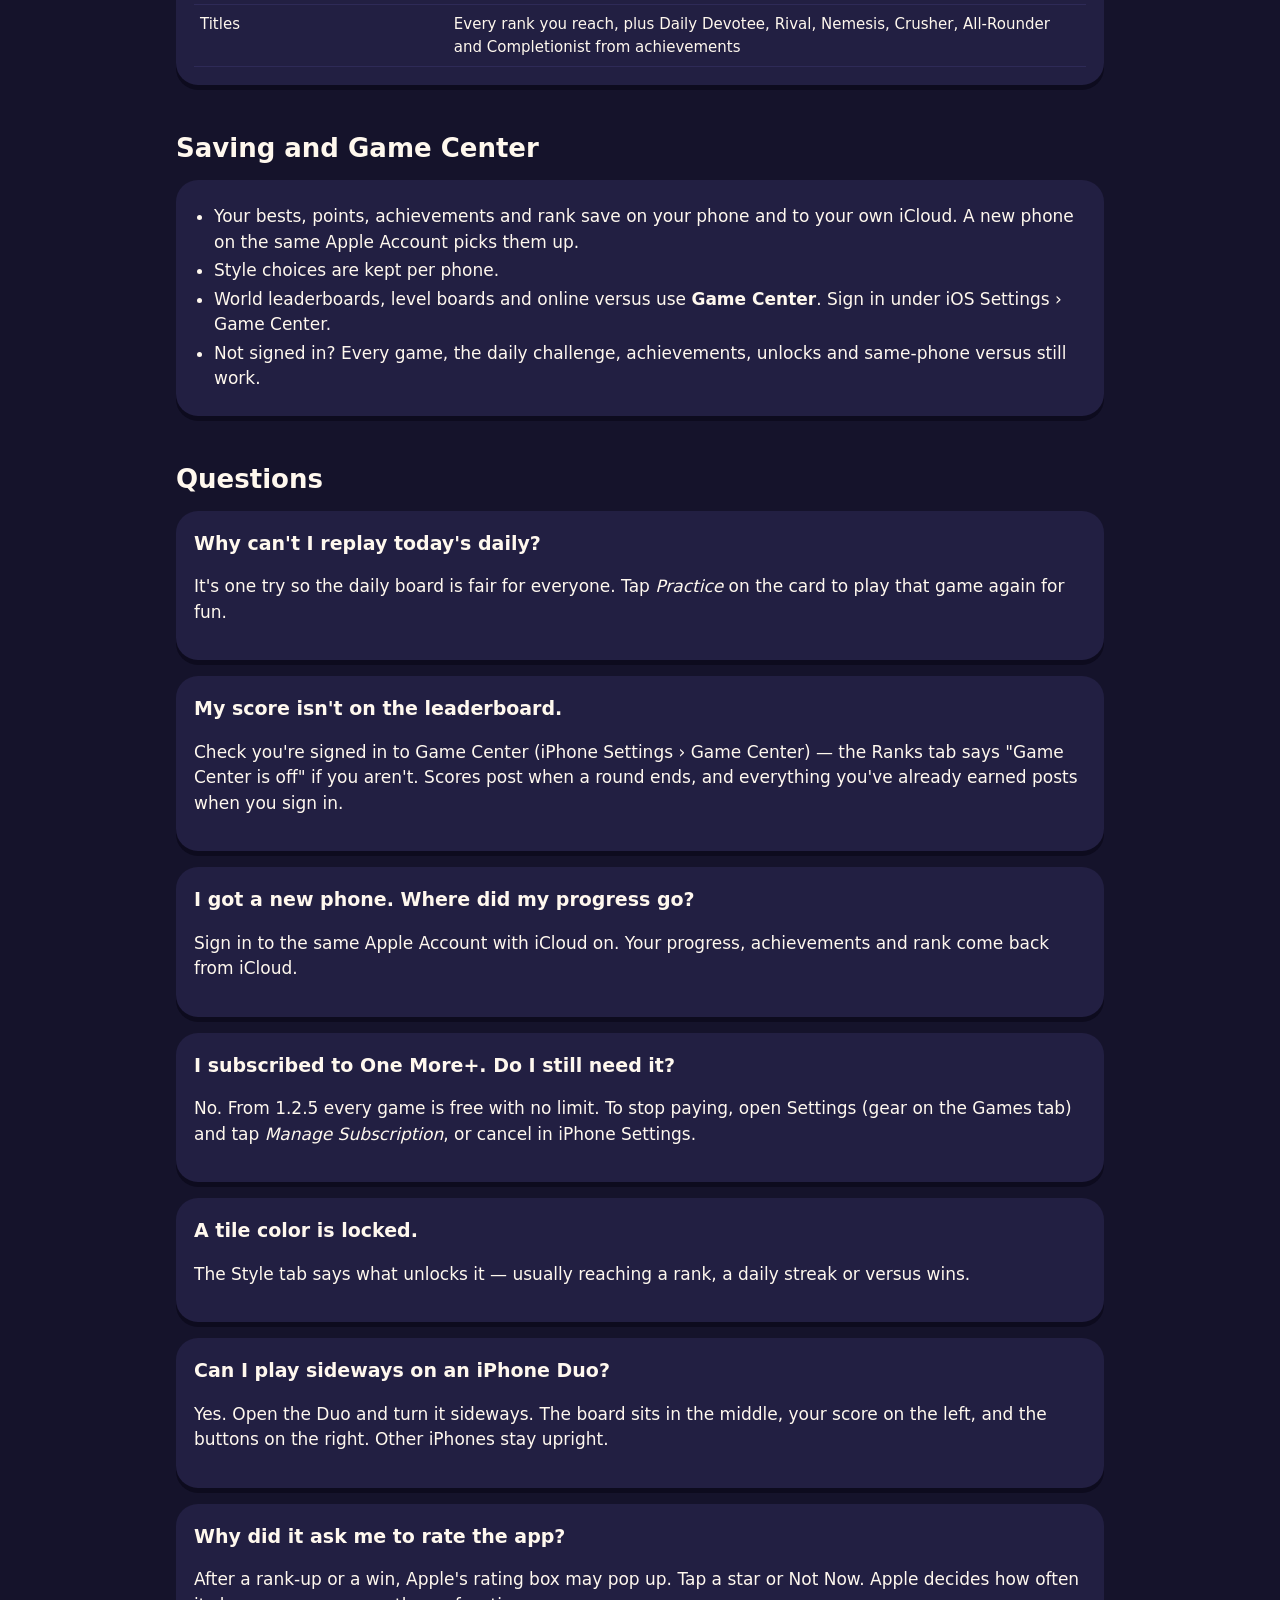
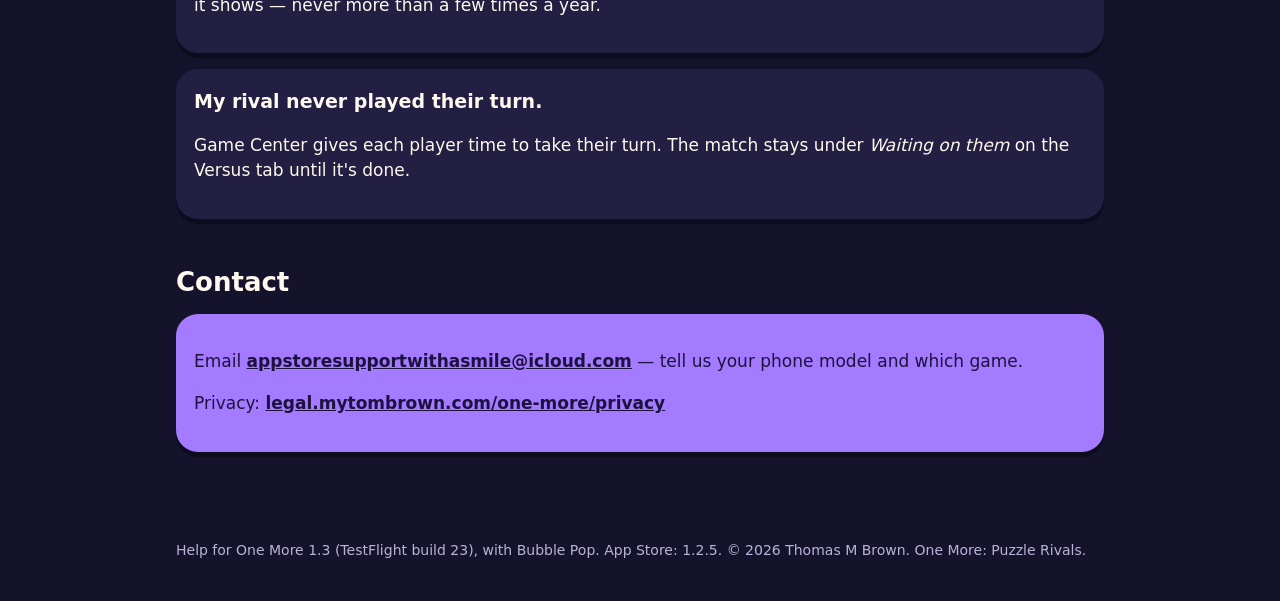
==== commit 8099c456: "Build 23: 1.3 (23) — new game Bubble Pop (100 levels, Game Center, Versus); footer 1.3 build 23 Co-A" ====
--- a/index.html
+++ b/index.html
@@ -280,6 +280,6 @@
     </section>
   </main>
 
-  <footer>Help for One More 1.2.5 (TestFlight build 22), now on iPad too. App Store: 1.2.4. © 2026 Thomas M Brown. One More: Puzzle Rivals.</footer>
+  <footer>Help for One More 1.3 (TestFlight build 23), with Bubble Pop. App Store: 1.2.5. © 2026 Thomas M Brown. One More: Puzzle Rivals.</footer>
 </body>
 </html>
